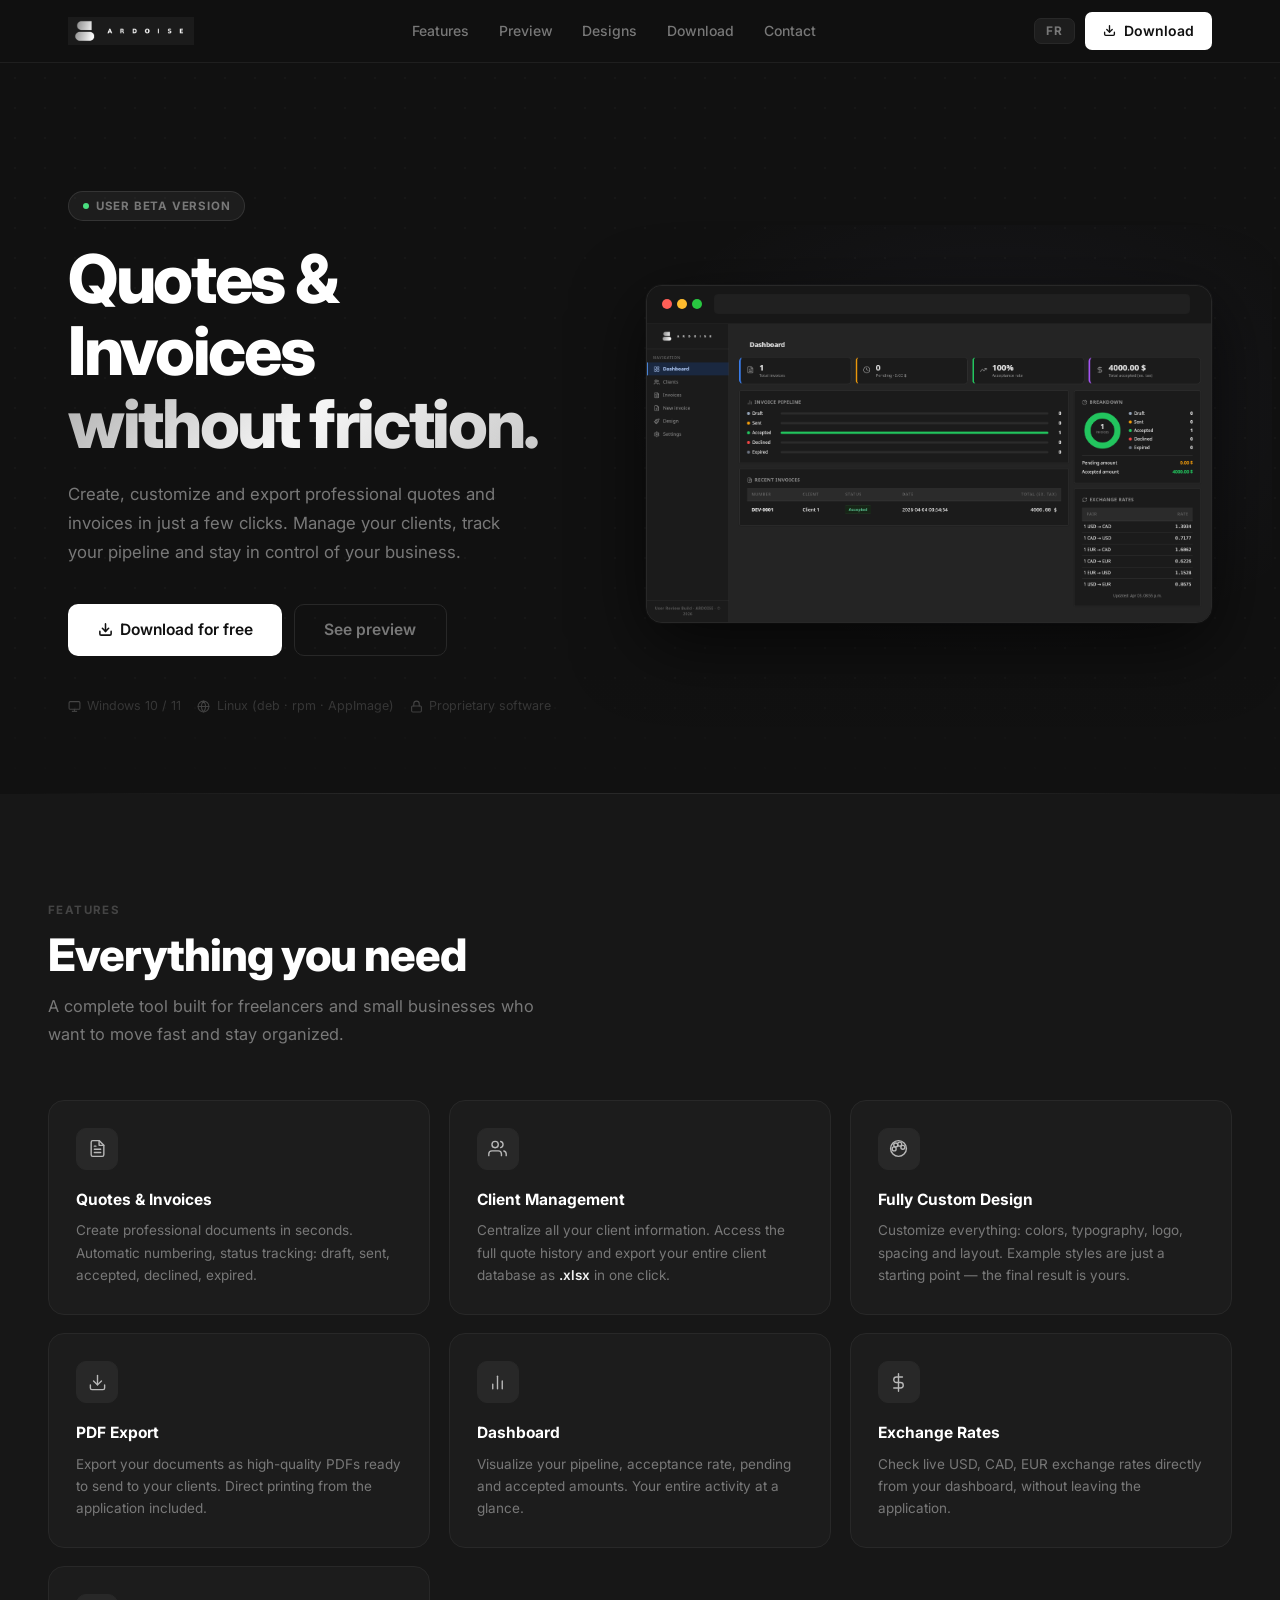
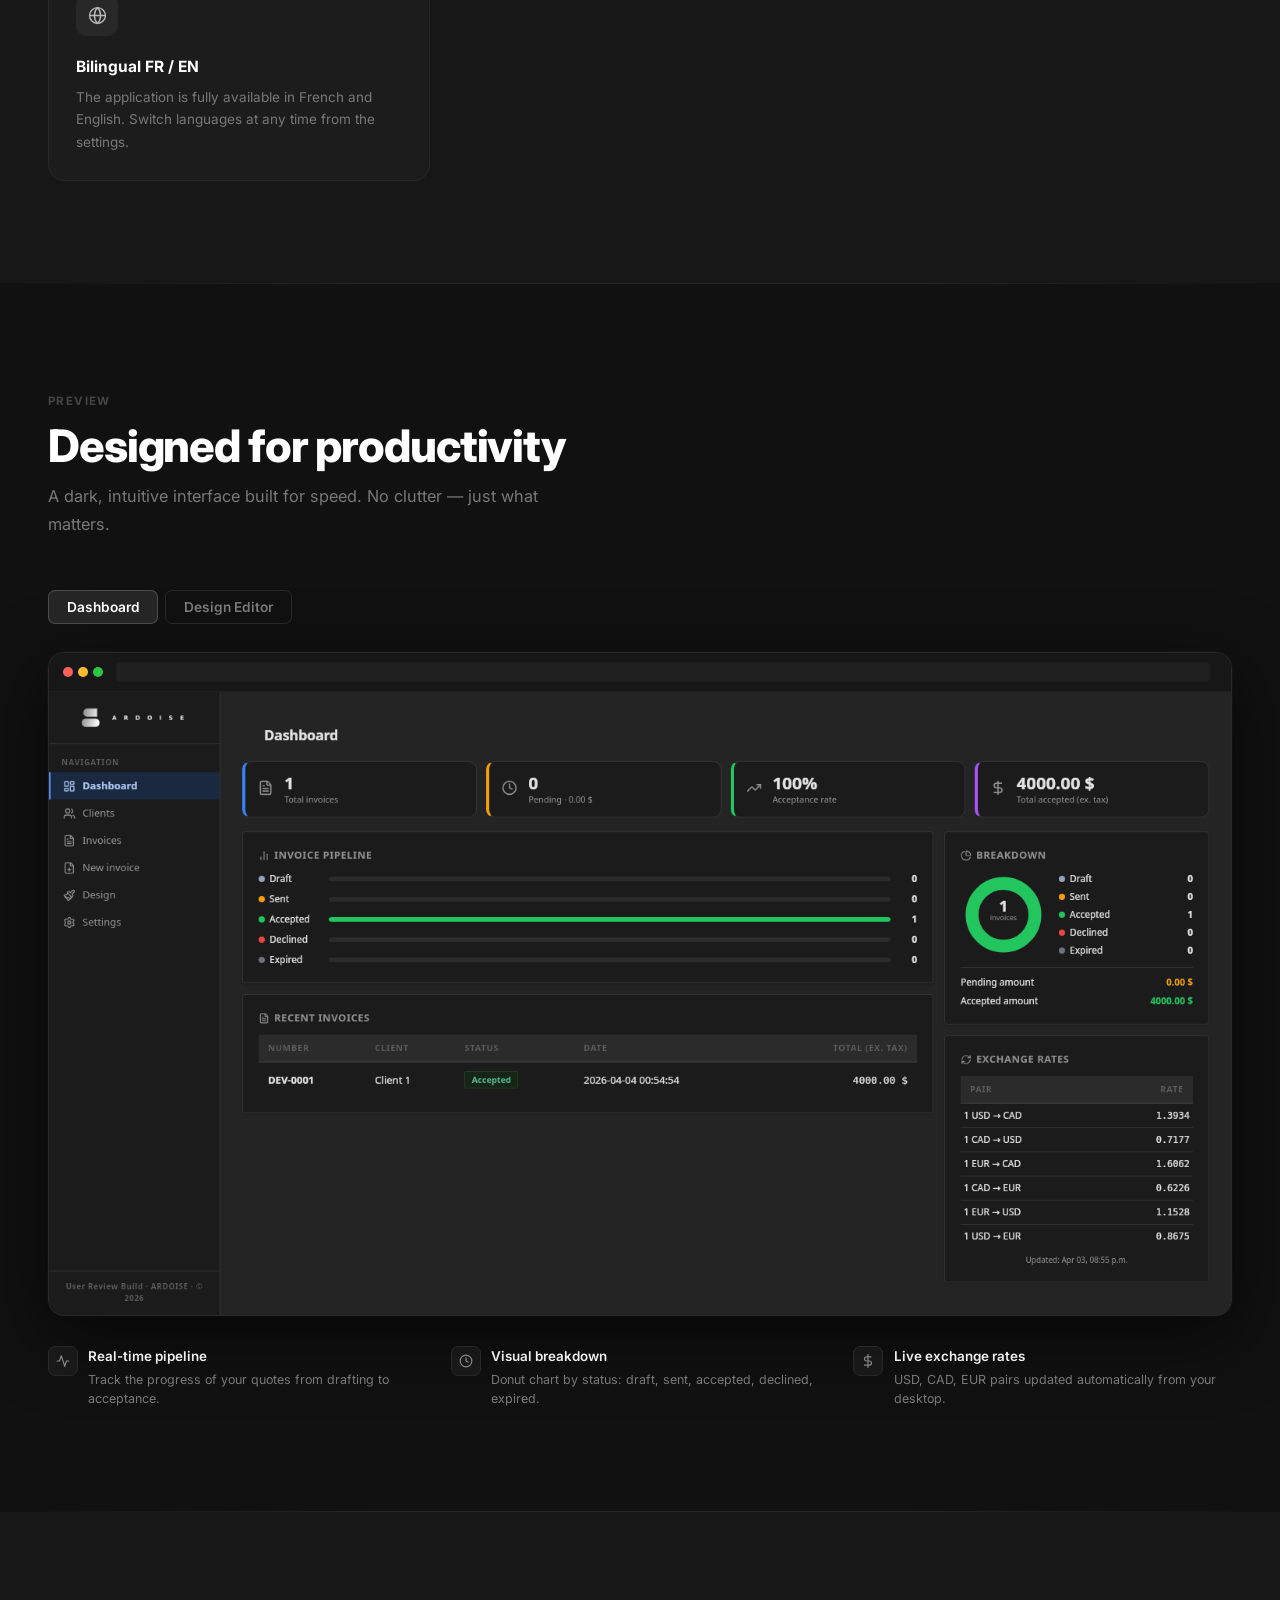
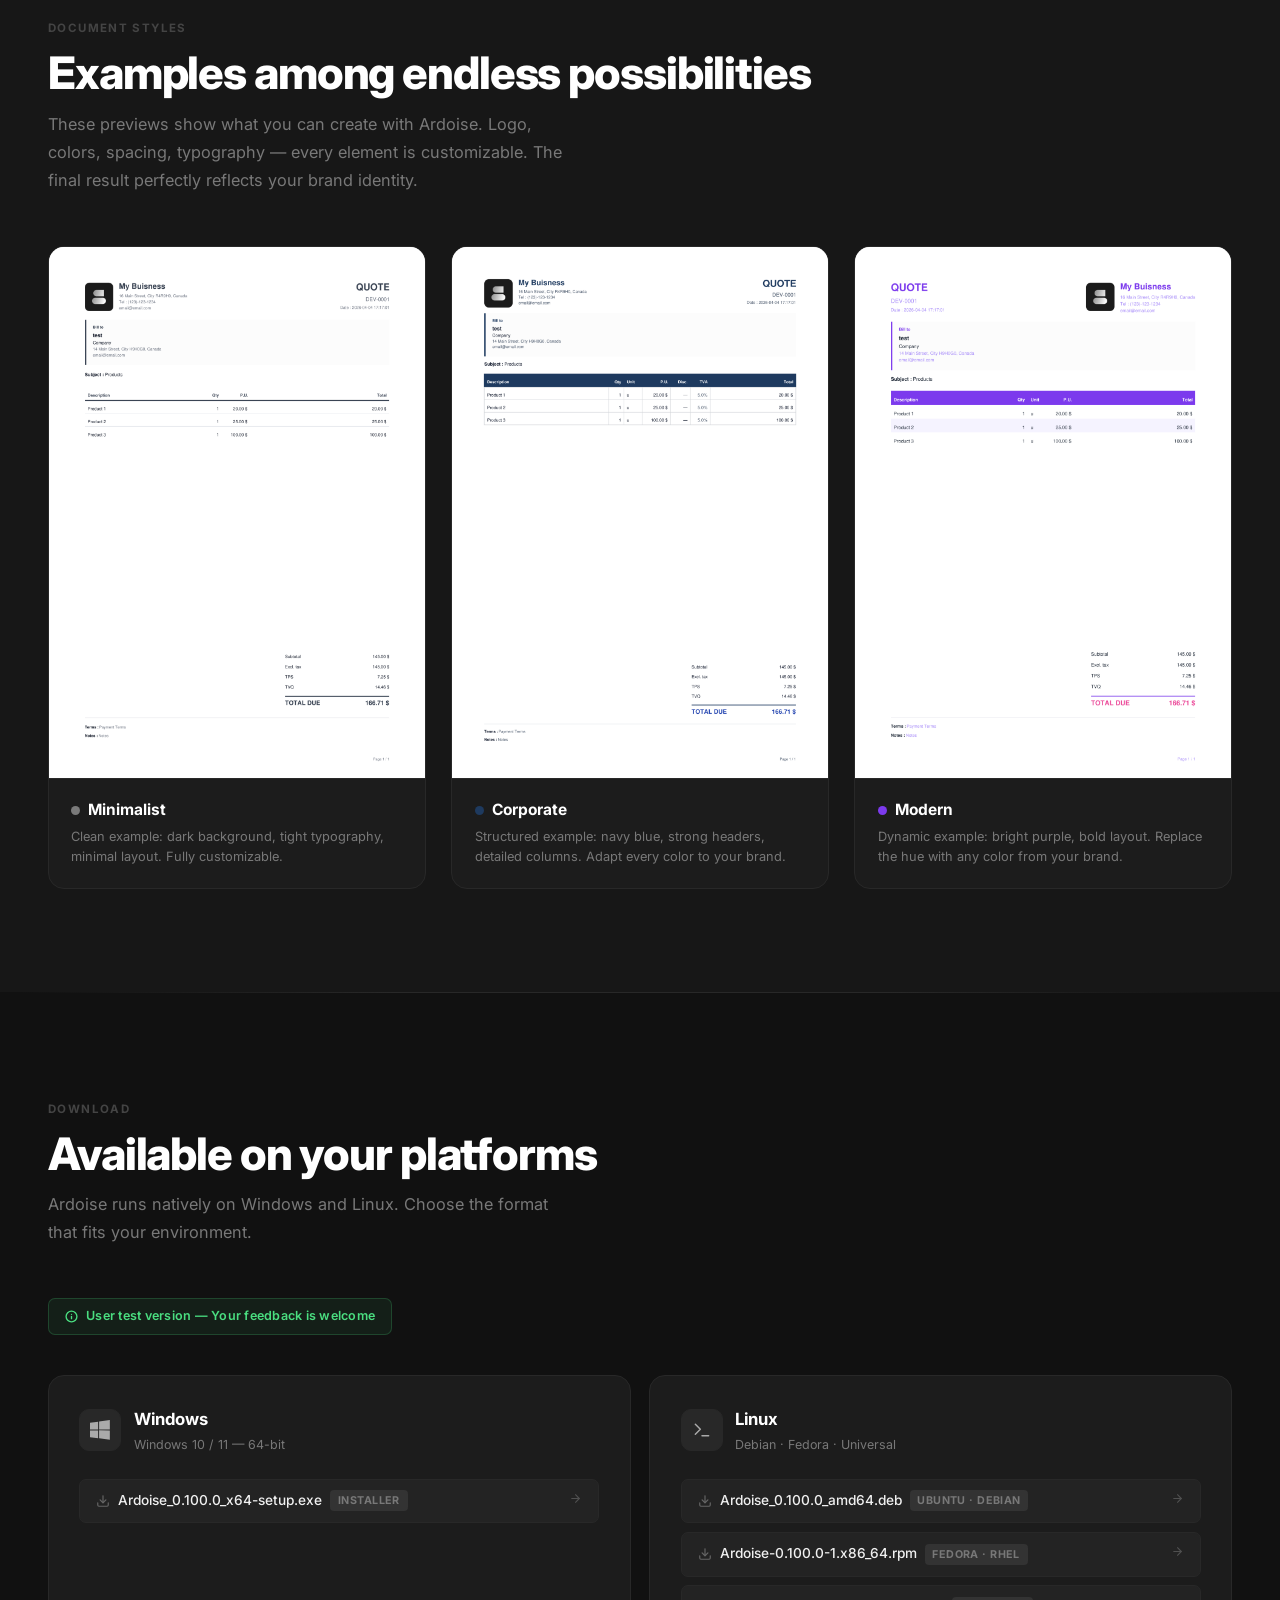
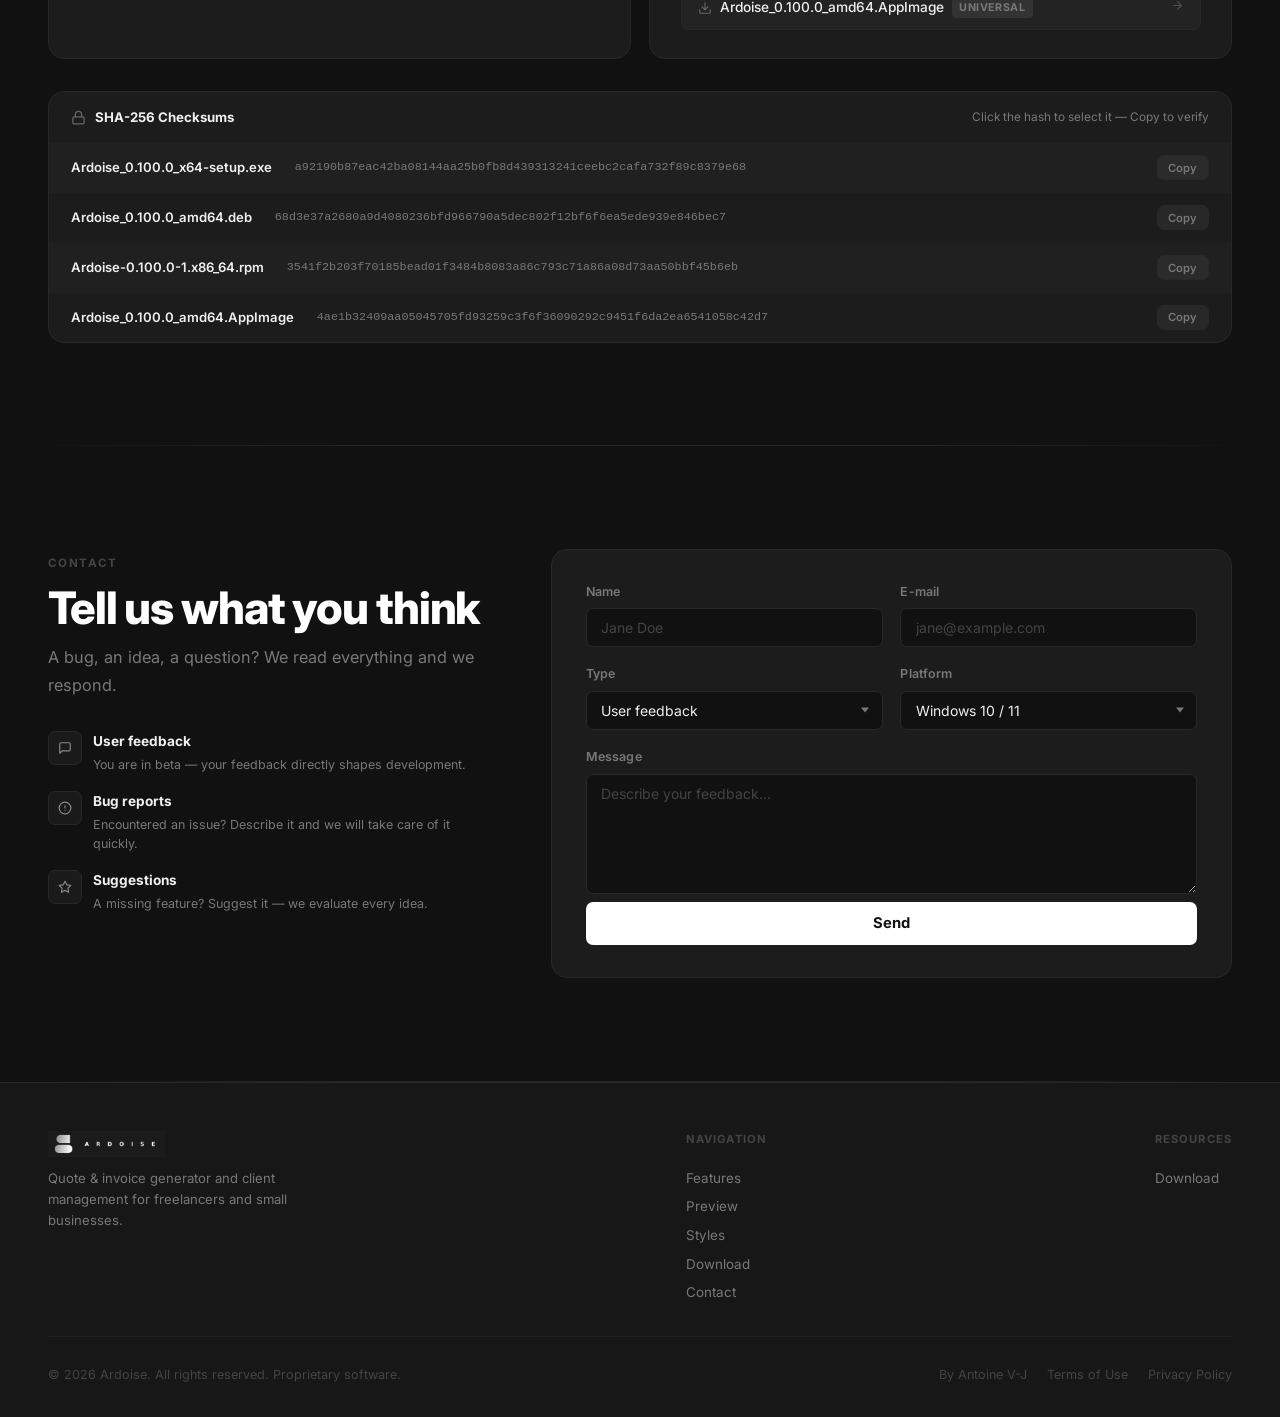
==== index.html @ d81c5a44 "Footer Modification" ====
<!DOCTYPE html>
<html lang="fr">
<head>
  <meta charset="UTF-8">
  <meta name="viewport" content="width=device-width, initial-scale=1.0">
  <title>Ardoise — Devis &amp; Facturation Professionnelle</title>
  <meta name="description" content="Ardoise est un logiciel de génération de devis et factures avec gestion de clients, disponible sur Windows 10/11 et Linux.">
  <link rel="icon" type="image/png" href="icon/compact-logo.png">
  <link rel="preconnect" href="https://fonts.googleapis.com">
  <link rel="preconnect" href="https://fonts.gstatic.com" crossorigin>
  <link href="https://fonts.googleapis.com/css2?family=Inter:wght@300;400;500;600;700;800;900&display=swap" rel="stylesheet">
  <style>
    *, *::before, *::after { box-sizing: border-box; margin: 0; padding: 0; }

    :root {
      --bg:           #111111;
      --bg-surface:   #171717;
      --bg-card:      #1c1c1c;
      --bg-card-h:    #222222;
      --border:       #282828;
      --border-sub:   #1f1f1f;
      --text:         #f0f0f0;
      --text-muted:   #787878;
      --text-dim:     #444444;
      --white:        #ffffff;
      --silver-grad:  linear-gradient(135deg, #b0b0b0 0%, #f5f5f5 50%, #c8c8c8 100%);
      --r:            16px;
      --r-sm:         10px;
      --r-xs:         7px;
      --shadow:       0 4px 24px rgba(0,0,0,.5);
      --shadow-lg:    0 20px 70px rgba(0,0,0,.65);
      --ease:         0.2s ease;
    }

    html { scroll-behavior: smooth; }

    body {
      background: var(--bg);
      color: var(--text);
      font-family: 'Inter', system-ui, -apple-system, sans-serif;
      font-size: 16px;
      line-height: 1.6;
      -webkit-font-smoothing: antialiased;
      overflow-x: hidden;
    }

    /* ─── NAV ──────────────────────────────────────────── */
    nav {
      position: sticky;
      top: 0;
      z-index: 200;
      background: rgba(17,17,17,.88);
      backdrop-filter: blur(14px);
      -webkit-backdrop-filter: blur(14px);
      border-bottom: 1px solid var(--border-sub);
    }

    .nav-inner {
      display: flex;
      align-items: center;
      justify-content: space-between;
      height: 62px;
      max-width: 1240px;
      margin: 0 auto;
      padding: 0 clamp(1.25rem, 4vw, 3rem);
      gap: 1.5rem;
    }

    .nav-logo img { height: 28px; display: block; }

    .nav-links {
      display: flex;
      list-style: none;
      gap: .15rem;
      flex: 1;
      justify-content: center;
    }

    .nav-links a {
      color: var(--text-muted);
      text-decoration: none;
      font-size: .875rem;
      font-weight: 500;
      padding: .38rem .85rem;
      border-radius: var(--r-xs);
      transition: color var(--ease), background var(--ease);
    }
    .nav-links a:hover { color: var(--text); background: rgba(255,255,255,.06); }

    /* buttons */
    .btn {
      display: inline-flex;
      align-items: center;
      gap: .45rem;
      padding: .5rem 1.15rem;
      border-radius: var(--r-xs);
      font-size: .875rem;
      font-weight: 600;
      text-decoration: none;
      cursor: pointer;
      border: none;
      font-family: inherit;
      transition: all var(--ease);
      white-space: nowrap;
    }
    .btn-primary { background: var(--white); color: #111; }
    .btn-primary:hover { background: #ddd; transform: translateY(-1px); }
    .btn-ghost {
      background: transparent;
      color: var(--text-muted);
      border: 1px solid var(--border);
    }
    .btn-ghost:hover { color: var(--text); border-color: #484848; background: rgba(255,255,255,.04); }
    .btn-lg { padding: .8rem 1.85rem; font-size: .975rem; border-radius: var(--r-sm); }

    .nav-hamburger {
      display: none;
      background: none;
      border: none;
      color: var(--text-muted);
      cursor: pointer;
      padding: .35rem;
      border-radius: var(--r-xs);
      transition: background var(--ease);
    }
    .nav-hamburger:hover { background: rgba(255,255,255,.06); }

    .nav-mobile {
      display: none;
      flex-direction: column;
      padding: .75rem clamp(1.25rem, 4vw, 3rem) 1rem;
      border-top: 1px solid var(--border-sub);
      gap: .1rem;
    }
    .nav-mobile.open { display: flex; }
    .nav-mobile a {
      font-size: .9rem;
      font-weight: 500;
      color: var(--text-muted);
      text-decoration: none;
      padding: .55rem 0;
      border-bottom: 1px solid var(--border-sub);
      transition: color var(--ease);
    }
    .nav-mobile a:last-child { border-bottom: none; }
    .nav-mobile a:hover { color: var(--text); }

    /* ─── HERO ─────────────────────────────────────────── */
    .hero-wrap {
      max-width: 1240px;
      margin: 0 auto;
      padding: clamp(5rem, 10vw, 8.5rem) clamp(1.25rem, 4vw, 3rem) clamp(3rem, 6vw, 5rem);
      display: grid;
      grid-template-columns: 1fr 1.1fr;
      align-items: center;
      gap: clamp(2.5rem, 5vw, 5rem);
    }

    /* subtle dot-grid background */
    .hero-section {
      position: relative;
      overflow: hidden;
    }
    .hero-section::before {
      content: '';
      position: absolute;
      inset: 0;
      background-image: radial-gradient(circle, rgba(255,255,255,.025) 1px, transparent 1px);
      background-size: 30px 30px;
      pointer-events: none;
    }
    .hero-section::after {
      content: '';
      position: absolute;
      bottom: 0;
      left: 0;
      right: 0;
      height: 120px;
      background: linear-gradient(to bottom, transparent, var(--bg));
      pointer-events: none;
    }

    .hero-badge {
      display: inline-flex;
      align-items: center;
      gap: .45rem;
      padding: .3rem .85rem;
      background: rgba(255,255,255,.05);
      border: 1px solid rgba(255,255,255,.1);
      border-radius: 999px;
      font-size: .72rem;
      font-weight: 700;
      color: var(--text-muted);
      letter-spacing: .07em;
      text-transform: uppercase;
      margin-bottom: 1.35rem;
    }
    .badge-dot {
      width: 6px;
      height: 6px;
      background: #4ade80;
      border-radius: 50%;
      animation: blink 2.2s ease-in-out infinite;
    }
    @keyframes blink { 0%,100% { opacity:1; } 55% { opacity:.25; } }

    .hero h1 {
      font-size: clamp(2.6rem, 5.5vw, 4.2rem);
      font-weight: 800;
      line-height: 1.08;
      letter-spacing: -.035em;
      color: var(--white);
      margin-bottom: 1.2rem;
    }
    .hero h1 .grad {
      background: var(--silver-grad);
      -webkit-background-clip: text;
      -webkit-text-fill-color: transparent;
      background-clip: text;
    }

    .hero-desc {
      font-size: 1.05rem;
      color: var(--text-muted);
      line-height: 1.75;
      max-width: 460px;
      margin-bottom: 2.25rem;
    }

    .hero-actions {
      display: flex;
      flex-wrap: wrap;
      gap: .7rem;
      margin-bottom: 2.5rem;
    }

    .hero-pills {
      display: flex;
      align-items: center;
      flex-wrap: wrap;
      gap: 1rem;
    }
    .pill {
      display: flex;
      align-items: center;
      gap: .4rem;
      font-size: .78rem;
      color: var(--text-dim);
    }
    .pill svg { color: #555; }

    /* browser mockup */
    .hero-visual { position: relative; }
    .hero-visual::before {
      content: '';
      position: absolute;
      inset: -60px;
      background: radial-gradient(ellipse at 60% 40%, rgba(160,160,255,.055) 0%, transparent 65%);
      pointer-events: none;
      z-index: -1;
    }

    .browser {
      background: var(--bg-card);
      border: 1px solid var(--border);
      border-radius: var(--r);
      overflow: hidden;
      box-shadow: var(--shadow-lg), 0 0 0 1px rgba(255,255,255,.025);
    }
    .browser-bar {
      display: flex;
      align-items: center;
      gap: .4rem;
      padding: .55rem .9rem;
      background: var(--bg-surface);
      border-bottom: 1px solid var(--border-sub);
    }
    .browser-dots { display: flex; gap: 5px; }
    .bd { width: 10px; height: 10px; border-radius: 50%; }
    .bd:nth-child(1) { background: #ff5f57; }
    .bd:nth-child(2) { background: #febc2e; }
    .bd:nth-child(3) { background: #28c840; }
    .browser-url {
      flex: 1;
      height: 20px;
      background: rgba(255,255,255,.04);
      border: 1px solid var(--border-sub);
      border-radius: 4px;
      margin: 0 .4rem;
    }
    .browser img { width: 100%; display: block; }

    /* ─── SHARED SECTION STYLES ────────────────────────── */
    section { padding: clamp(4rem, 8vw, 7rem) clamp(1.25rem, 4vw, 3rem); }
    .si { max-width: 1240px; margin: 0 auto; }

    .s-label {
      display: inline-block;
      font-size: .72rem;
      font-weight: 700;
      letter-spacing: .12em;
      text-transform: uppercase;
      color: var(--text-dim);
      margin-bottom: .65rem;
    }
    .s-title {
      font-size: clamp(1.8rem, 3.5vw, 2.8rem);
      font-weight: 800;
      letter-spacing: -.025em;
      line-height: 1.12;
      color: var(--white);
      margin-bottom: .7rem;
    }
    .s-sub {
      font-size: 1.02rem;
      color: var(--text-muted);
      max-width: 520px;
      line-height: 1.72;
      margin-bottom: 3.25rem;
    }

    .divider {
      height: 1px;
      background: linear-gradient(90deg, transparent, var(--border) 30%, var(--border) 70%, transparent);
      max-width: 1240px;
      margin: 0 auto;
    }

    /* ─── FEATURES ─────────────────────────────────────── */
    #features { background: var(--bg-surface); }

    .features-grid {
      display: grid;
      grid-template-columns: repeat(auto-fit, minmax(290px, 1fr));
      gap: 1.15rem;
    }

    .f-card {
      background: var(--bg-card);
      border: 1px solid var(--border);
      border-radius: var(--r);
      padding: 1.7rem;
      transition: border-color var(--ease), background var(--ease), transform .3s ease;
    }
    .f-card:hover {
      background: var(--bg-card-h);
      border-color: #363636;
      transform: translateY(-3px);
    }
    .f-icon {
      width: 42px;
      height: 42px;
      border-radius: var(--r-sm);
      background: rgba(255,255,255,.05);
      border: 1px solid var(--border);
      display: flex;
      align-items: center;
      justify-content: center;
      margin-bottom: 1.15rem;
    }
    .f-icon svg { width: 19px; height: 19px; color: #b8b8b8; }
    .f-title { font-size: .97rem; font-weight: 700; color: var(--white); margin-bottom: .4rem; }
    .f-desc { font-size: .845rem; color: var(--text-muted); line-height: 1.65; }

    /* ─── APP PREVIEW ───────────────────────────────────── */
    #preview { background: var(--bg); }

    .tabs {
      display: flex;
      gap: .45rem;
      margin-bottom: 1.75rem;
    }
    .tab {
      padding: .5rem 1.1rem;
      background: transparent;
      border: 1px solid var(--border);
      border-radius: var(--r-xs);
      color: var(--text-muted);
      font-size: .855rem;
      font-weight: 600;
      cursor: pointer;
      transition: all var(--ease);
      font-family: inherit;
    }
    .tab:hover { border-color: #444; color: var(--text); }
    .tab.active {
      background: rgba(255,255,255,.09);
      border-color: rgba(255,255,255,.18);
      color: var(--white);
    }
    .panel { display: none; }
    .panel.active { display: block; }

    .panel-bullets {
      display: grid;
      grid-template-columns: repeat(3, 1fr);
      gap: 1.5rem;
      margin-top: 1.85rem;
    }
    .pb {
      display: flex;
      align-items: flex-start;
      gap: .65rem;
    }
    .pb-icon {
      width: 30px;
      height: 30px;
      border-radius: var(--r-xs);
      background: rgba(255,255,255,.045);
      border: 1px solid var(--border);
      display: flex;
      align-items: center;
      justify-content: center;
      flex-shrink: 0;
    }
    .pb-icon svg { width: 14px; height: 14px; color: #888; }
    .pb h4 { font-size: .84rem; font-weight: 600; color: var(--text); margin-bottom: .18rem; }
    .pb p { font-size: .78rem; color: var(--text-muted); line-height: 1.55; }

    /* ─── THEMES ────────────────────────────────────────── */
    #themes { background: var(--bg-surface); }

    .themes-grid {
      display: grid;
      grid-template-columns: repeat(3, 1fr);
      gap: 1.6rem;
    }

    .t-card {
      background: var(--bg-card);
      border: 1px solid var(--border);
      border-radius: var(--r);
      overflow: hidden;
      cursor: default;
      transition: border-color var(--ease), transform .35s cubic-bezier(.34,1.56,.64,1), box-shadow .35s ease;
    }
    .t-card:hover {
      border-color: #404040;
      transform: translateY(-7px);
      box-shadow: 0 24px 64px rgba(0,0,0,.55);
    }
    .t-preview {
      aspect-ratio: 210 / 297;
      overflow: hidden;
      background: #f0f0f0;
    }
    .t-preview img {
      width: 100%;
      height: 100%;
      object-fit: cover;
      object-position: top;
      display: block;
    }
    .t-info {
      padding: 1.2rem 1.4rem 1.35rem;
      border-top: 1px solid var(--border);
    }
    .t-name {
      font-size: .97rem;
      font-weight: 700;
      color: var(--white);
      display: flex;
      align-items: center;
      gap: .5rem;
      margin-bottom: .25rem;
    }
    .t-dot { width: 9px; height: 9px; border-radius: 50%; flex-shrink: 0; }
    .t-desc { font-size: .8rem; color: var(--text-muted); line-height: 1.55; }

    /* ─── DOWNLOAD ──────────────────────────────────────── */
    #download { background: var(--bg); }

    .dl-notice {
      display: inline-flex;
      align-items: center;
      gap: .5rem;
      background: rgba(74,222,128,.07);
      border: 1px solid rgba(74,222,128,.2);
      color: #4ade80;
      padding: .45rem 1rem;
      border-radius: var(--r-xs);
      font-size: .785rem;
      font-weight: 600;
      letter-spacing: .02em;
      margin-bottom: 2.5rem;
    }

    .dl-grid {
      display: grid;
      grid-template-columns: 1fr 1fr;
      gap: 1.15rem;
      margin-bottom: 1.5rem;
    }

    .dl-card {
      background: var(--bg-card);
      border: 1px solid var(--border);
      border-radius: var(--r);
      padding: 1.9rem 1.9rem 1.75rem;
      transition: border-color var(--ease);
    }
    .dl-card:hover { border-color: #363636; }

    .dl-head {
      display: flex;
      align-items: center;
      gap: .8rem;
      margin-bottom: 1.5rem;
    }
    .dl-platform-icon {
      width: 42px;
      height: 42px;
      display: flex;
      align-items: center;
      justify-content: center;
      background: rgba(255,255,255,.05);
      border: 1px solid var(--border);
      border-radius: var(--r-sm);
      flex-shrink: 0;
    }
    .dl-platform-icon svg { width: 20px; height: 20px; color: #aaa; }
    .dl-pname { font-size: 1.05rem; font-weight: 700; color: var(--white); }
    .dl-psub { font-size: .78rem; color: var(--text-muted); margin-top: .1rem; }

    .dl-list { display: flex; flex-direction: column; gap: .55rem; }

    .dl-row {
      display: flex;
      align-items: center;
      justify-content: space-between;
      padding: .65rem 1rem;
      background: rgba(255,255,255,.03);
      border: 1px solid var(--border);
      border-radius: var(--r-xs);
      color: var(--text);
      text-decoration: none;
      font-size: .855rem;
      font-weight: 500;
      transition: background var(--ease), border-color var(--ease);
    }
    .dl-row:hover { background: rgba(255,255,255,.07); border-color: #424242; }
    .dl-row-left { display: flex; align-items: center; gap: .5rem; }
    .dl-row-left svg { color: #666; flex-shrink: 0; }
    .dl-tag {
      padding: .12rem .48rem;
      background: rgba(255,255,255,.07);
      border-radius: 4px;
      font-size: .67rem;
      font-weight: 700;
      color: var(--text-muted);
      letter-spacing: .04em;
      text-transform: uppercase;
    }
    .dl-arrow svg { width: 13px; height: 13px; color: #505050; }

    /* ─── SHA-256 SECTION ───────────────────────────────── */
    .sha-block {
      margin-top: 2rem;
      background: var(--bg-card);
      border: 1px solid var(--border);
      border-radius: var(--r);
      overflow: hidden;
    }
    .sha-head {
      display: flex;
      align-items: center;
      justify-content: space-between;
      padding: .9rem 1.4rem;
      border-bottom: 1px solid var(--border-sub);
      gap: 1rem;
    }
    .sha-head-left {
      display: flex;
      align-items: center;
      gap: .55rem;
    }
    .sha-head-left svg { color: #666; flex-shrink: 0; }
    .sha-head-title {
      font-size: .83rem;
      font-weight: 700;
      color: var(--text);
    }
    .sha-head-sub {
      font-size: .74rem;
      color: var(--text-muted);
    }
    .sha-row {
      display: grid;
      grid-template-columns: auto 1fr auto;
      align-items: center;
      gap: .9rem 1.4rem;
      padding: .75rem 1.4rem;
      border-bottom: 1px solid var(--border-sub);
    }
    .sha-row:last-child { border-bottom: none; }
    .sha-row:nth-child(even) { background: rgba(255,255,255,.018); }
    .sha-filename {
      font-size: .82rem;
      font-weight: 600;
      color: var(--text);
      white-space: nowrap;
    }
    .sha-tag {
      padding: .12rem .48rem;
      background: rgba(255,255,255,.07);
      border-radius: 4px;
      font-size: .67rem;
      font-weight: 700;
      color: var(--text-muted);
      letter-spacing: .04em;
      text-transform: uppercase;
      white-space: nowrap;
    }
    .sha-hash {
      font-family: 'Courier New', Courier, monospace;
      font-size: .735rem;
      color: var(--text-muted);
      word-break: break-all;
      cursor: text;
      user-select: all;
      transition: color var(--ease);
    }
    .sha-hash:hover { color: var(--text); }
    .sha-copy-btn {
      background: rgba(255,255,255,.05);
      border: 1px solid var(--border);
      border-radius: var(--r-xs);
      color: var(--text-muted);
      cursor: pointer;
      font-size: .7rem;
      font-weight: 600;
      font-family: inherit;
      padding: .28rem .65rem;
      transition: all var(--ease);
      white-space: nowrap;
      flex-shrink: 0;
    }
    .sha-copy-btn:hover { background: rgba(255,255,255,.1); color: var(--text); border-color: #484848; }
    .sha-copy-btn.copied { color: #4ade80; border-color: rgba(74,222,128,.35); background: rgba(74,222,128,.07); }
    @media (max-width: 680px) {
      .sha-row { grid-template-columns: 1fr auto; }
      .sha-hash { grid-column: 1 / -1; }
    }

    /* ─── CONTACT FORM ───────────────────────────────────── */
    .form-grid {
      display: grid;
      grid-template-columns: 1fr 1fr;
      gap: 1.1rem;
    }
    .form-grid .full { grid-column: 1 / -1; }
    .form-group { display: flex; flex-direction: column; gap: .4rem; }
    .form-label {
      font-size: .78rem;
      font-weight: 600;
      color: var(--text-muted);
      letter-spacing: .01em;
    }
    .form-input,
    .form-select,
    .form-textarea {
      background: var(--bg);
      border: 1px solid var(--border);
      border-radius: var(--r-xs);
      color: var(--text);
      font-family: inherit;
      font-size: .875rem;
      padding: .62rem .9rem;
      outline: none;
      transition: border-color var(--ease), box-shadow var(--ease);
      width: 100%;
      box-sizing: border-box;
    }
    .form-input::placeholder,
    .form-textarea::placeholder { color: var(--text-dim); }
    .form-input:focus,
    .form-select:focus,
    .form-textarea:focus {
      border-color: #505050;
      box-shadow: 0 0 0 3px rgba(255,255,255,.05);
    }
    .form-select { appearance: none; cursor: pointer; }
    .form-select option { background: var(--bg-card); color: var(--text); }
    .form-textarea { resize: vertical; min-height: 120px; }
    .form-select-wrap { position: relative; }
    .form-select-wrap::after {
      content: '';
      position: absolute;
      right: .85rem;
      top: 50%;
      transform: translateY(-50%);
      width: 0; height: 0;
      border-left: 4px solid transparent;
      border-right: 4px solid transparent;
      border-top: 5px solid var(--text-muted);
      pointer-events: none;
    }
    .form-submit {
      display: inline-flex;
      align-items: center;
      justify-content: center;
      gap: .5rem;
      width: 100%;
      padding: .8rem 1.5rem;
      background: var(--white);
      color: #111;
      border: none;
      border-radius: var(--r-xs);
      font-family: inherit;
      font-size: .925rem;
      font-weight: 700;
      cursor: pointer;
      transition: background var(--ease), transform .15s ease;
      margin-top: .5rem;
    }
    .form-submit:hover:not(:disabled) { background: #ddd; transform: translateY(-1px); }
    .form-submit:disabled { opacity: .55; cursor: not-allowed; transform: none; }
    .form-msg {
      display: none;
      align-items: center;
      gap: .55rem;
      padding: .8rem 1.1rem;
      border-radius: var(--r-xs);
      font-size: .84rem;
      font-weight: 500;
      margin-top: .75rem;
    }
    .form-msg.success {
      display: flex;
      background: rgba(74,222,128,.08);
      border: 1px solid rgba(74,222,128,.25);
      color: #4ade80;
    }
    .form-msg.error {
      display: flex;
      background: rgba(248,113,113,.08);
      border: 1px solid rgba(248,113,113,.25);
      color: #f87171;
    }
    .spinner {
      width: 15px; height: 15px;
      border: 2px solid rgba(0,0,0,.2);
      border-top-color: #111;
      border-radius: 50%;
      animation: spin .6s linear infinite;
      flex-shrink: 0;
    }
    @keyframes spin { to { transform: rotate(360deg); } }
    #contact { background: var(--bg); }
    .contact-wrap {
      display: grid;
      grid-template-columns: 1fr 1.55fr;
      gap: clamp(2rem, 5vw, 5rem);
      align-items: start;
    }
    .contact-aside .s-title { margin-bottom: .65rem; }
    .contact-aside .s-sub { margin-bottom: 2rem; }
    .contact-perks { display: flex; flex-direction: column; gap: 1rem; }
    .contact-perk {
      display: flex;
      align-items: flex-start;
      gap: .7rem;
    }
    .contact-perk-icon {
      width: 34px; height: 34px;
      background: rgba(255,255,255,.04);
      border: 1px solid var(--border);
      border-radius: var(--r-xs);
      display: flex; align-items: center; justify-content: center;
      flex-shrink: 0;
    }
    .contact-perk-icon svg { width: 14px; height: 14px; color: #888; }
    .contact-perk h4 { font-size: .85rem; font-weight: 700; color: var(--text); margin-bottom: .15rem; }
    .contact-perk p { font-size: .78rem; color: var(--text-muted); line-height: 1.55; margin: 0; }
    .contact-form-card {
      background: var(--bg-card);
      border: 1px solid var(--border);
      border-radius: var(--r);
      padding: 2rem 2.1rem;
    }
    @media (max-width: 820px) {
      .contact-wrap { grid-template-columns: 1fr; }
      .form-grid { grid-template-columns: 1fr; }
      .form-grid .full { grid-column: auto; }
    }

    /* ─── FOOTER ────────────────────────────────────────── */
    footer {
      background: var(--bg-surface);
      border-top: 1px solid var(--border);
      padding: 3rem clamp(1.25rem, 4vw, 3rem) 2rem;
    }
    .footer-inner {
      max-width: 1240px;
      margin: 0 auto;
      display: flex;
      align-items: flex-start;
      justify-content: space-between;
      gap: 2.5rem;
      flex-wrap: wrap;
      padding-bottom: 2rem;
      margin-bottom: 1.75rem;
      border-bottom: 1px solid var(--border-sub);
    }
    .footer-brand img { height: 26px; display: block; margin-bottom: .7rem; }
    .footer-brand p { font-size: .82rem; color: var(--text-muted); max-width: 250px; line-height: 1.6; }

    .footer-col h4 {
      font-size: .7rem;
      font-weight: 700;
      letter-spacing: .1em;
      text-transform: uppercase;
      color: var(--text-dim);
      margin-bottom: .75rem;
    }
    .footer-col { display: flex; flex-direction: column; gap: .45rem; }
    .footer-col a {
      font-size: .84rem;
      color: var(--text-muted);
      text-decoration: none;
      transition: color var(--ease);
    }
    .footer-col a:hover { color: var(--text); }

    .footer-bottom {
      max-width: 1240px;
      margin: 0 auto;
      display: flex;
      align-items: center;
      justify-content: space-between;
      gap: 1rem;
      flex-wrap: wrap;
    }
    .footer-copy { font-size: .79rem; color: var(--text-dim); }
    .footer-legal { display: flex; gap: 1.25rem; }
    .footer-legal a {
      font-size: .79rem;
      color: var(--text-dim);
      text-decoration: none;
      transition: color var(--ease);
    }
    .footer-legal a:hover { color: var(--text-muted); }

    /* ─── SCROLL ANIMATION ──────────────────────────────── */
    .fade-up {
      opacity: 0;
      transform: translateY(22px);
      transition: opacity .55s ease, transform .55s ease;
    }
    .fade-up.visible { opacity: 1; transform: none; }
    .fade-up:nth-child(1) { transition-delay: 0s; }
    .fade-up:nth-child(2) { transition-delay: .08s; }
    .fade-up:nth-child(3) { transition-delay: .16s; }
    .fade-up:nth-child(4) { transition-delay: .24s; }
    .fade-up:nth-child(5) { transition-delay: .32s; }
    .fade-up:nth-child(6) { transition-delay: .4s; }

    /* ─── RESPONSIVE ────────────────────────────────────── */
    @media (max-width: 980px) {
      .hero-wrap { grid-template-columns: 1fr; text-align: center; gap: 2.75rem; }
      .hero-desc { max-width: 100%; }
      .hero-actions { justify-content: center; }
      .hero-pills { justify-content: center; }
      .nav-links { display: none; }
      .nav-hamburger { display: flex; }
      .themes-grid { grid-template-columns: 1fr 1fr; }
      .dl-grid { grid-template-columns: 1fr; }
      .panel-bullets { grid-template-columns: 1fr 1fr; }
    }

    @media (max-width: 600px) {
      .features-grid { grid-template-columns: 1fr; }
      .themes-grid { grid-template-columns: 1fr; max-width: 360px; margin: 0 auto; }
      .panel-bullets { grid-template-columns: 1fr; gap: 1.1rem; }
      .footer-inner { flex-direction: column; }
      .footer-bottom { flex-direction: column; align-items: flex-start; gap: .5rem; }
    }

    /* ─── LANG BUTTON ──────────────────────────────────── */
    .lang-btn {
      background: rgba(255,255,255,.06);
      border: 1px solid var(--border);
      color: var(--text-muted);
      font-size: .74rem;
      font-weight: 700;
      letter-spacing: .06em;
      padding: .3rem .7rem;
      border-radius: var(--r-xs);
      cursor: pointer;
      font-family: inherit;
      transition: all var(--ease);
      user-select: none;
      flex-shrink: 0;
    }
    .lang-btn:hover { background: rgba(255,255,255,.11); color: var(--text); border-color: #484848; }
  </style>
</head>
<body>

<!-- ─── NAVIGATION ─────────────────────────────────────── -->
<nav>
  <div class="nav-inner">
    <a class="nav-logo" href="#" aria-label="Ardoise">
      <img src="icon/long-logo.png" alt="Ardoise">
    </a>
    <ul class="nav-links">
      <li><a href="#features" data-i18n="nav.features">Fonctionnalités</a></li>
      <li><a href="#preview" data-i18n="nav.preview">Aperçu</a></li>
      <li><a href="#themes" data-i18n="nav.designs">Designs</a></li>
      <li><a href="#download" data-i18n="nav.download">Téléchargement</a></li>
      <li><a href="#contact" data-i18n="nav.contact">Contact</a></li>
    </ul>
    <div style="display:flex;align-items:center;gap:.65rem;">
      <button class="lang-btn" id="langBtn" onclick="toggleLang()">EN</button>
      <a href="#download" class="btn btn-primary">
        <svg xmlns="http://www.w3.org/2000/svg" width="13" height="13" viewBox="0 0 24 24" fill="none" stroke="currentColor" stroke-width="2.5" stroke-linecap="round" stroke-linejoin="round"><path d="M21 15v4a2 2 0 0 1-2 2H5a2 2 0 0 1-2-2v-4"/><polyline points="7 10 12 15 17 10"/><line x1="12" y1="15" x2="12" y2="3"/></svg>
        <span data-i18n="nav.download_btn">Télécharger</span>
      </a>
      <button class="nav-hamburger" onclick="toggleNav()" aria-label="Menu">
        <svg xmlns="http://www.w3.org/2000/svg" width="20" height="20" viewBox="0 0 24 24" fill="none" stroke="currentColor" stroke-width="2" stroke-linecap="round" stroke-linejoin="round"><line x1="3" y1="6" x2="21" y2="6"/><line x1="3" y1="12" x2="21" y2="12"/><line x1="3" y1="18" x2="21" y2="18"/></svg>
      </button>
    </div>
  </div>
  <div class="nav-mobile" id="mobileNav">
    <a href="#features" onclick="closeNav()" data-i18n="nav.features">Fonctionnalités</a>
    <a href="#preview"  onclick="closeNav()" data-i18n="nav.preview">Aperçu</a>
    <a href="#themes"   onclick="closeNav()" data-i18n="nav.designs">Designs</a>
    <a href="#download" onclick="closeNav()" data-i18n="nav.download">Téléchargement</a>
    <a href="#contact"  onclick="closeNav()" data-i18n="nav.contact">Contact</a>
  </div>
</nav>

<!-- ─── HERO ───────────────────────────────────────────── -->
<div class="hero-section">
  <div class="hero-wrap">
    <div class="hero">
      <div class="hero-badge"><span class="badge-dot"></span><span data-i18n="hero.badge">Version Bêta Utilisateurs</span></div>
      <h1><span data-i18n="hero.h1">Devis &amp; Factures</span><br><span class="grad" data-i18n="hero.h1_grad">sans friction.</span></h1>
      <p class="hero-desc" data-i18n="hero.desc">Créez, personnalisez et exportez des devis et factures professionnels en quelques clics. Gérez vos clients, suivez votre pipeline et gardez le contrôle de votre activité.</p>
      <div class="hero-actions">
        <a href="#download" class="btn btn-primary btn-lg">
          <svg xmlns="http://www.w3.org/2000/svg" width="15" height="15" viewBox="0 0 24 24" fill="none" stroke="currentColor" stroke-width="2.5" stroke-linecap="round" stroke-linejoin="round"><path d="M21 15v4a2 2 0 0 1-2 2H5a2 2 0 0 1-2-2v-4"/><polyline points="7 10 12 15 17 10"/><line x1="12" y1="15" x2="12" y2="3"/></svg>
          <span data-i18n="hero.btn_dl">Télécharger gratuitement</span>
        </a>
        <a href="#preview" class="btn btn-ghost btn-lg"><span data-i18n="hero.btn_preview">Voir l'aperçu</span></a>
      </div>
      <div class="hero-pills">
        <span class="pill">
          <svg xmlns="http://www.w3.org/2000/svg" width="13" height="13" viewBox="0 0 24 24" fill="none" stroke="currentColor" stroke-width="2" stroke-linecap="round" stroke-linejoin="round"><rect x="2" y="3" width="20" height="14" rx="2"/><line x1="8" y1="21" x2="16" y2="21"/><line x1="12" y1="17" x2="12" y2="21"/></svg>
          Windows 10 / 11
        </span>
        <span class="pill">
          <svg xmlns="http://www.w3.org/2000/svg" width="13" height="13" viewBox="0 0 24 24" fill="none" stroke="currentColor" stroke-width="2" stroke-linecap="round" stroke-linejoin="round"><circle cx="12" cy="12" r="10"/><line x1="2" y1="12" x2="22" y2="12"/><path d="M12 2a15.3 15.3 0 0 1 4 10 15.3 15.3 0 0 1-4 10 15.3 15.3 0 0 1-4-10 15.3 15.3 0 0 1 4-10z"/></svg>
          Linux (deb · rpm · AppImage)
        </span>
        <span class="pill">
          <svg xmlns="http://www.w3.org/2000/svg" width="13" height="13" viewBox="0 0 24 24" fill="none" stroke="currentColor" stroke-width="2" stroke-linecap="round" stroke-linejoin="round"><rect x="3" y="11" width="18" height="11" rx="2"/><path d="M7 11V7a5 5 0 0 1 10 0v4"/></svg>
          <span data-i18n="hero.pill_proprietary">Logiciel propriétaire</span>
        </span>
      </div>
    </div>

    <div class="hero-visual">
      <div class="browser">
        <div class="browser-bar">
          <div class="browser-dots">
            <div class="bd"></div><div class="bd"></div><div class="bd"></div>
          </div>
          <div class="browser-url"></div>
        </div>
        <img src="software-presentation/Dashboard.png" alt="Tableau de bord Ardoise">
      </div>
    </div>
  </div>
</div>

<div class="divider"></div>

<!-- ─── FEATURES ──────────────────────────────────────── -->
<section id="features">
  <div class="si">
    <span class="s-label" data-i18n="features.label">Fonctionnalités</span>
    <h2 class="s-title" data-i18n="features.title">Tout ce dont vous avez besoin</h2>
    <p class="s-sub" data-i18n="features.sub">Un outil complet pensé pour les indépendants et les petites entreprises qui veulent aller vite et rester organisés.</p>
    <div class="features-grid">

      <div class="f-card fade-up">
        <div class="f-icon"><svg xmlns="http://www.w3.org/2000/svg" viewBox="0 0 24 24" fill="none" stroke="currentColor" stroke-width="1.75" stroke-linecap="round" stroke-linejoin="round"><path d="M14 2H6a2 2 0 0 0-2 2v16a2 2 0 0 0 2 2h12a2 2 0 0 0 2-2V8z"/><polyline points="14 2 14 8 20 8"/><line x1="16" y1="13" x2="8" y2="13"/><line x1="16" y1="17" x2="8" y2="17"/><polyline points="10 9 9 9 8 9"/></svg></div>
        <div class="f-title" data-i18n="features.app.title">Devis &amp; Factures</div>
        <p class="f-desc" data-i18n="features.app.desc">Créez des documents professionnels en quelques secondes. Numérotation automatique, suivi de statut : brouillon, envoyé, accepté, refusé, expiré.</p>
      </div>

      <div class="f-card fade-up">
        <div class="f-icon"><svg xmlns="http://www.w3.org/2000/svg" viewBox="0 0 24 24" fill="none" stroke="currentColor" stroke-width="1.75" stroke-linecap="round" stroke-linejoin="round"><path d="M17 21v-2a4 4 0 0 0-4-4H5a4 4 0 0 0-4 4v2"/><circle cx="9" cy="7" r="4"/><path d="M23 21v-2a4 4 0 0 0-3-3.87"/><path d="M16 3.13a4 4 0 0 1 0 7.75"/></svg></div>
        <div class="f-title" data-i18n="features.clients.title">Gestion des Clients</div>
        <p class="f-desc" data-i18n-html="features.clients.html">Centralisez toutes vos informations clients. Retrouvez l'historique complet des devis et exportez l'intégralité de votre base clients en <strong style="color:var(--text);font-weight:600;">.xlsx</strong> en un clic.</p>
      </div>

      <div class="f-card fade-up">
        <div class="f-icon"><svg xmlns="http://www.w3.org/2000/svg" viewBox="0 0 24 24" fill="none" stroke="currentColor" stroke-width="1.75" stroke-linecap="round" stroke-linejoin="round"><circle cx="13.5" cy="6.5" r="2.5"/><circle cx="17.5" cy="10.5" r="2.5"/><circle cx="8.5" cy="7.5" r="2.5"/><circle cx="6.5" cy="12.5" r="2.5"/><path d="M12 22C6.5 22 2 17.5 2 12S6.5 2 12 2c5.52 0 10 4.5 10 10S17.5 22 12 22z"/></svg></div>
        <div class="f-title" data-i18n="features.design.title">Design Entièrement Libre</div>
        <p class="f-desc" data-i18n="features.design.desc">Personnalisez tout : couleurs, typographie, logo, espacements et mise en page. Les styles d'exemple servent de point de départ — le résultat final, c'est le vôtre.</p>
      </div>

      <div class="f-card fade-up">
        <div class="f-icon"><svg xmlns="http://www.w3.org/2000/svg" viewBox="0 0 24 24" fill="none" stroke="currentColor" stroke-width="1.75" stroke-linecap="round" stroke-linejoin="round"><path d="M21 15v4a2 2 0 0 1-2 2H5a2 2 0 0 1-2-2v-4"/><polyline points="7 10 12 15 17 10"/><line x1="12" y1="15" x2="12" y2="3"/></svg></div>
        <div class="f-title" data-i18n="features.pdf.title">Export PDF</div>
        <p class="f-desc" data-i18n="features.pdf.desc">Exportez vos documents en PDF haute qualité prêts à être envoyés à vos clients. Impression directe depuis l'application incluse.</p>
      </div>

      <div class="f-card fade-up">
        <div class="f-icon"><svg xmlns="http://www.w3.org/2000/svg" viewBox="0 0 24 24" fill="none" stroke="currentColor" stroke-width="1.75" stroke-linecap="round" stroke-linejoin="round"><line x1="18" y1="20" x2="18" y2="10"/><line x1="12" y1="20" x2="12" y2="4"/><line x1="6" y1="20" x2="6" y2="14"/></svg></div>
        <div class="f-title" data-i18n="features.dashboard.title">Tableau de Bord</div>
        <p class="f-desc" data-i18n="features.dashboard.desc">Visualisez votre pipeline, taux d'acceptation, montants en attente et acceptés. Tout votre activité en un coup d'œil.</p>
      </div>

      <div class="f-card fade-up">
        <div class="f-icon"><svg xmlns="http://www.w3.org/2000/svg" viewBox="0 0 24 24" fill="none" stroke="currentColor" stroke-width="1.75" stroke-linecap="round" stroke-linejoin="round"><line x1="12" y1="1" x2="12" y2="23"/><path d="M17 5H9.5a3.5 3.5 0 0 0 0 7h5a3.5 3.5 0 0 1 0 7H6"/></svg></div>
        <div class="f-title" data-i18n="features.rates.title">Taux de Change</div>
        <p class="f-desc" data-i18n="features.rates.desc">Consultez les taux de change USD, CAD, EUR en temps réel directement depuis votre tableau de bord, sans quitter l'application.</p>
      </div>

      <div class="f-card fade-up">
        <div class="f-icon"><svg xmlns="http://www.w3.org/2000/svg" viewBox="0 0 24 24" fill="none" stroke="currentColor" stroke-width="1.75" stroke-linecap="round" stroke-linejoin="round"><circle cx="12" cy="12" r="10"/><line x1="2" y1="12" x2="22" y2="12"/><path d="M12 2a15.3 15.3 0 0 1 4 10 15.3 15.3 0 0 1-4 10 15.3 15.3 0 0 1-4-10 15.3 15.3 0 0 1 4-10z"/></svg></div>
        <div class="f-title" data-i18n="features.bilingual.title">Interface Bilingue</div>
        <p class="f-desc" data-i18n="features.bilingual.desc">L'application est entièrement disponible en français et en anglais. Changez de langue à tout moment depuis les paramètres.</p>
      </div>

    </div>
  </div>
</section>

<div class="divider"></div>

<!-- ─── APP PREVIEW ────────────────────────────────────── -->
<section id="preview">
  <div class="si">
    <span class="s-label" data-i18n="preview.label">Aperçu</span>
    <h2 class="s-title" data-i18n="preview.title">Conçu pour la productivité</h2>
    <p class="s-sub" data-i18n="preview.sub">Une interface sombre et intuitive, pensée pour aller vite. Aucun superflu, que l'essentiel.</p>

    <div class="tabs">
      <button class="tab active" onclick="switchTab(this,'p-dashboard')" data-i18n="preview.tab_dashboard">Tableau de bord</button>
      <button class="tab"        onclick="switchTab(this,'p-design')" data-i18n="preview.tab_design">Éditeur de design</button>
    </div>

    <!-- Tab: dashboard -->
    <div id="p-dashboard" class="panel active">
      <div class="browser">
        <div class="browser-bar">
          <div class="browser-dots"><div class="bd"></div><div class="bd"></div><div class="bd"></div></div>
          <div class="browser-url"></div>
        </div>
        <img src="software-presentation/Dashboard.png" alt="Tableau de bord Ardoise">
      </div>
      <div class="panel-bullets">
        <div class="pb">
          <div class="pb-icon"><svg xmlns="http://www.w3.org/2000/svg" viewBox="0 0 24 24" fill="none" stroke="currentColor" stroke-width="2" stroke-linecap="round" stroke-linejoin="round"><polyline points="22 12 18 12 15 21 9 3 6 12 2 12"/></svg></div>
          <div><h4 data-i18n="preview.pb1.title">Pipeline en temps réel</h4><p data-i18n="preview.pb1.desc">Suivez l'avancement de vos devis de la rédaction à l'acceptation.</p></div>
        </div>
        <div class="pb">
          <div class="pb-icon"><svg xmlns="http://www.w3.org/2000/svg" viewBox="0 0 24 24" fill="none" stroke="currentColor" stroke-width="2" stroke-linecap="round" stroke-linejoin="round"><circle cx="12" cy="12" r="10"/><polyline points="12 6 12 12 16 14"/></svg></div>
          <div><h4 data-i18n="preview.pb2.title">Répartition visuelle</h4><p data-i18n="preview.pb2.desc">Graphique circulaire par statut : brouillon, envoyé, accepté, refusé, expiré.</p></div>
        </div>
        <div class="pb">
          <div class="pb-icon"><svg xmlns="http://www.w3.org/2000/svg" viewBox="0 0 24 24" fill="none" stroke="currentColor" stroke-width="2" stroke-linecap="round" stroke-linejoin="round"><line x1="12" y1="1" x2="12" y2="23"/><path d="M17 5H9.5a3.5 3.5 0 0 0 0 7h5a3.5 3.5 0 0 1 0 7H6"/></svg></div>
          <div><h4 data-i18n="preview.pb3.title">Taux de change live</h4><p data-i18n="preview.pb3.desc">Paires USD, CAD, EUR mises à jour automatiquement depuis votre bureau.</p></div>
        </div>
      </div>
    </div>

    <!-- Tab: design editor -->
    <div id="p-design" class="panel">
      <div class="browser">
        <div class="browser-bar">
          <div class="browser-dots"><div class="bd"></div><div class="bd"></div><div class="bd"></div></div>
          <div class="browser-url"></div>
        </div>
        <img src="software-presentation/Design-Maker.png" alt="Éditeur de design Ardoise">
      </div>
      <div class="panel-bullets">
        <div class="pb">
          <div class="pb-icon"><svg xmlns="http://www.w3.org/2000/svg" viewBox="0 0 24 24" fill="none" stroke="currentColor" stroke-width="2" stroke-linecap="round" stroke-linejoin="round"><circle cx="13.5" cy="6.5" r="2.5"/><circle cx="17.5" cy="10.5" r="2.5"/><circle cx="8.5" cy="7.5" r="2.5"/><circle cx="6.5" cy="12.5" r="2.5"/><path d="M12 22C6.5 22 2 17.5 2 12S6.5 2 12 2c5.52 0 10 4.5 10 10S17.5 22 12 22z"/></svg></div>
          <div><h4 data-i18n="preview.pb4.title">Couleurs personnalisées</h4><p data-i18n="preview.pb4.desc">Primaire, secondaire, texte, accent, fond de ligne — tout est configurable.</p></div>
        </div>
        <div class="pb">
          <div class="pb-icon"><svg xmlns="http://www.w3.org/2000/svg" viewBox="0 0 24 24" fill="none" stroke="currentColor" stroke-width="2" stroke-linecap="round" stroke-linejoin="round"><polyline points="4 7 4 4 20 4 20 7"/><line x1="9" y1="20" x2="15" y2="20"/><line x1="12" y1="4" x2="12" y2="20"/></svg></div>
          <div><h4 data-i18n="preview.pb5.title">Typographie &amp; Logo</h4><p data-i18n="preview.pb5.desc">Choisissez votre police, ajustez la taille et intégrez votre logo d'entreprise.</p></div>
        </div>
        <div class="pb">
          <div class="pb-icon"><svg xmlns="http://www.w3.org/2000/svg" viewBox="0 0 24 24" fill="none" stroke="currentColor" stroke-width="2" stroke-linecap="round" stroke-linejoin="round"><path d="M21 15v4a2 2 0 0 1-2 2H5a2 2 0 0 1-2-2v-4"/><polyline points="17 8 12 3 7 8"/><line x1="12" y1="3" x2="12" y2="15"/></svg></div>
          <div><h4 data-i18n="preview.pb6.title">Import / Export JSON</h4><p data-i18n="preview.pb6.desc">Sauvegardez et partagez vos configurations entre différentes installations.</p></div>
        </div>
      </div>
    </div>
  </div>
</section>

<div class="divider"></div>

<!-- ─── THEMES ─────────────────────────────────────────── -->
<section id="themes">
  <div class="si">
    <span class="s-label" data-i18n="themes.label">Styles de documents</span>
    <h2 class="s-title" data-i18n="themes.title">Des exemples parmi mille possibilités</h2>
    <p class="s-sub" data-i18n="themes.sub">Ces aperçus illustrent ce que vous pouvez créer avec Ardoise. Logo, couleurs, espacements, typographie — chaque élément est personnalisable. Le rendu final reflète exactement votre identité visuelle.</p>
    <div class="themes-grid">

      <div class="t-card fade-up">
        <div class="t-preview">
          <img src="preview-quote-pdf/preview-quote-style-2.png" alt="Aperçu style Minimaliste">
        </div>
        <div class="t-info">
          <div class="t-name"><span class="t-dot" style="background:#7a7a7a;"></span><span data-i18n="themes.t1.name">Minimaliste</span></div>
          <p class="t-desc" data-i18n="themes.t1.desc">Exemple épuré : fond sombre, typographie resserrée, mise en page minimaliste. Entièrement personnalisable.</p>
        </div>
      </div>

      <div class="t-card fade-up">
        <div class="t-preview">
          <img src="preview-quote-pdf/preview-quote-style-3.png" alt="Aperçu style Corporatif">
        </div>
        <div class="t-info">
          <div class="t-name"><span class="t-dot" style="background:#1e3a5f;"></span><span data-i18n="themes.t2.name">Corporatif</span></div>
          <p class="t-desc" data-i18n="themes.t2.desc">Exemple structuré : bleu marine, en-têtes affirmés, colonnes détaillées. Adaptez chaque couleur à votre charte.</p>
        </div>
      </div>

      <div class="t-card fade-up">
        <div class="t-preview">
          <img src="preview-quote-pdf/preview-quote-style-1.png" alt="Aperçu style Moderne">
        </div>
        <div class="t-info">
          <div class="t-name"><span class="t-dot" style="background:#7c3aed;"></span><span data-i18n="themes.t3.name">Moderne</span></div>
          <p class="t-desc" data-i18n="themes.t3.desc">Exemple dynamique : violet vif, mise en page moderne. Remplacez la teinte par n'importe quelle couleur de votre marque.</p>
        </div>
      </div>

    </div>
  </div>
</section>

<div class="divider"></div>

<!-- ─── DOWNLOAD ───────────────────────────────────────── -->
<section id="download">
  <div class="si">
    <span class="s-label" data-i18n="download.label">Téléchargement</span>
    <h2 class="s-title" data-i18n="download.title">Disponible sur vos plateformes</h2>
    <p class="s-sub" data-i18n="download.sub">Ardoise tourne nativement sur Windows et Linux. Choisissez le format adapté à votre environnement.</p>

    <div class="dl-notice">
      <svg xmlns="http://www.w3.org/2000/svg" width="13" height="13" viewBox="0 0 24 24" fill="none" stroke="currentColor" stroke-width="2.5" stroke-linecap="round" stroke-linejoin="round"><circle cx="12" cy="12" r="10"/><line x1="12" y1="16" x2="12" y2="12"/><line x1="12" y1="8" x2="12.01" y2="8"/></svg>
      <span data-i18n="download.notice">Version de test utilisateurs — Vos retours sont les bienvenus</span>
    </div>

    <div class="dl-grid">

      <!-- Windows -->
      <div class="dl-card">
        <div class="dl-head">
          <div class="dl-platform-icon">
            <!-- Windows logo (4-pane) -->
            <svg xmlns="http://www.w3.org/2000/svg" viewBox="0 0 88 88" fill="currentColor"><path d="M0 12.4 35.7 7.5l.02 34.4-35.7.2Zm35.7 33.5.03 34.4L.03 75.5l-.01-29.8Zm4.3-39L87.3 0v41.5l-47.3.38Zm47.33 39.35L87.3 86.7l-47.32-6.68-.06-34.74Z"/></svg>
          </div>
          <div>
            <div class="dl-pname">Windows</div>
            <div class="dl-psub">Windows 10 / 11 — 64-bit</div>
          </div>
        </div>
        <div class="dl-list">
          <a href="https://github.com/EntoNine/ardoise-website/releases/download/v0.100.00REVIEW/Ardoise_0.100.0_x64-setup.exe" class="dl-row">
            <span class="dl-row-left">
              <svg xmlns="http://www.w3.org/2000/svg" width="14" height="14" viewBox="0 0 24 24" fill="none" stroke="currentColor" stroke-width="2" stroke-linecap="round" stroke-linejoin="round"><path d="M21 15v4a2 2 0 0 1-2 2H5a2 2 0 0 1-2-2v-4"/><polyline points="7 10 12 15 17 10"/><line x1="12" y1="15" x2="12" y2="3"/></svg>
              Ardoise_0.100.0_x64-setup.exe
              <span class="dl-tag">Installer</span>
            </span>
            <span class="dl-arrow"><svg xmlns="http://www.w3.org/2000/svg" viewBox="0 0 24 24" fill="none" stroke="currentColor" stroke-width="2" stroke-linecap="round" stroke-linejoin="round"><line x1="5" y1="12" x2="19" y2="12"/><polyline points="12 5 19 12 12 19"/></svg></span>
          </a>
        </div>
      </div>

      <!-- Linux -->
      <div class="dl-card">
        <div class="dl-head">
          <div class="dl-platform-icon">
            <!-- Terminal icon -->
            <svg xmlns="http://www.w3.org/2000/svg" viewBox="0 0 24 24" fill="none" stroke="currentColor" stroke-width="1.75" stroke-linecap="round" stroke-linejoin="round"><polyline points="4 17 10 11 4 5"/><line x1="12" y1="19" x2="20" y2="19"/></svg>
          </div>
          <div>
            <div class="dl-pname">Linux</div>
            <div class="dl-psub" data-i18n="download.linux.sub">Debian · Fedora · Universel</div>
          </div>
        </div>
        <div class="dl-list">
          <a href="https://github.com/EntoNine/ardoise-website/releases/download/v0.100.00REVIEW/Ardoise_0.100.0_amd64.deb" class="dl-row">
            <span class="dl-row-left">
              <svg xmlns="http://www.w3.org/2000/svg" width="14" height="14" viewBox="0 0 24 24" fill="none" stroke="currentColor" stroke-width="2" stroke-linecap="round" stroke-linejoin="round"><path d="M21 15v4a2 2 0 0 1-2 2H5a2 2 0 0 1-2-2v-4"/><polyline points="7 10 12 15 17 10"/><line x1="12" y1="15" x2="12" y2="3"/></svg>
              Ardoise_0.100.0_amd64.deb
              <span class="dl-tag">Ubuntu · Debian</span>
            </span>
            <span class="dl-arrow"><svg xmlns="http://www.w3.org/2000/svg" viewBox="0 0 24 24" fill="none" stroke="currentColor" stroke-width="2" stroke-linecap="round" stroke-linejoin="round"><line x1="5" y1="12" x2="19" y2="12"/><polyline points="12 5 19 12 12 19"/></svg></span>
          </a>
          <a href="https://github.com/EntoNine/ardoise-website/releases/download/v0.100.00REVIEW/Ardoise-0.100.0-1.x86_64.rpm" class="dl-row">
            <span class="dl-row-left">
              <svg xmlns="http://www.w3.org/2000/svg" width="14" height="14" viewBox="0 0 24 24" fill="none" stroke="currentColor" stroke-width="2" stroke-linecap="round" stroke-linejoin="round"><path d="M21 15v4a2 2 0 0 1-2 2H5a2 2 0 0 1-2-2v-4"/><polyline points="7 10 12 15 17 10"/><line x1="12" y1="15" x2="12" y2="3"/></svg>
              Ardoise-0.100.0-1.x86_64.rpm
              <span class="dl-tag">Fedora · RHEL</span>
            </span>
            <span class="dl-arrow"><svg xmlns="http://www.w3.org/2000/svg" viewBox="0 0 24 24" fill="none" stroke="currentColor" stroke-width="2" stroke-linecap="round" stroke-linejoin="round"><line x1="5" y1="12" x2="19" y2="12"/><polyline points="12 5 19 12 12 19"/></svg></span>
          </a>
          <a href="https://github.com/EntoNine/ardoise-website/releases/download/v0.100.00REVIEW/Ardoise_0.100.0_amd64.AppImage" class="dl-row">
            <span class="dl-row-left">
              <svg xmlns="http://www.w3.org/2000/svg" width="14" height="14" viewBox="0 0 24 24" fill="none" stroke="currentColor" stroke-width="2" stroke-linecap="round" stroke-linejoin="round"><path d="M21 15v4a2 2 0 0 1-2 2H5a2 2 0 0 1-2-2v-4"/><polyline points="7 10 12 15 17 10"/><line x1="12" y1="15" x2="12" y2="3"/></svg>
              Ardoise_0.100.0_amd64.AppImage
              <span class="dl-tag" data-i18n="download.tag.universal">Universel</span>
            </span>
            <span class="dl-arrow"><svg xmlns="http://www.w3.org/2000/svg" viewBox="0 0 24 24" fill="none" stroke="currentColor" stroke-width="2" stroke-linecap="round" stroke-linejoin="round"><line x1="5" y1="12" x2="19" y2="12"/><polyline points="12 5 19 12 12 19"/></svg></span>
          </a>
        </div>
      </div>

    </div>
    <!-- SHA-256 block -->
    <div class="sha-block">
      <div class="sha-head">
        <div class="sha-head-left">
          <svg xmlns="http://www.w3.org/2000/svg" width="15" height="15" viewBox="0 0 24 24" fill="none" stroke="currentColor" stroke-width="2" stroke-linecap="round" stroke-linejoin="round"><rect x="3" y="11" width="18" height="11" rx="2"/><path d="M7 11V7a5 5 0 0 1 10 0v4"/></svg>
          <span class="sha-head-title" data-i18n="sha.title">Sommes de contrôle SHA-256</span>
        </div>
        <span class="sha-head-sub" data-i18n="sha.sub">Cliquez sur le hash pour sélectionner — Copier pour verifier</span>
      </div>
      <div class="sha-row">
        <span class="sha-filename">Ardoise_0.100.0_x64-setup.exe</span>
        <code class="sha-hash" title="SHA-256">a92190b87eac42ba08144aa25b0fb8d439313241ceebc2cafa732f89c8379e68</code>
        <button class="sha-copy-btn" onclick="copyHash(this,'a92190b87eac42ba08144aa25b0fb8d439313241ceebc2cafa732f89c8379e68')" data-i18n="sha.copy">Copier</button>
      </div>
      <div class="sha-row">
        <span class="sha-filename">Ardoise_0.100.0_amd64.deb</span>
        <code class="sha-hash" title="SHA-256">68d3e37a2680a9d4080236bfd966790a5dec802f12bf6f6ea5ede939e846bec7</code>
        <button class="sha-copy-btn" onclick="copyHash(this,'68d3e37a2680a9d4080236bfd966790a5dec802f12bf6f6ea5ede939e846bec7')" data-i18n="sha.copy">Copier</button>
      </div>
      <div class="sha-row">
        <span class="sha-filename">Ardoise-0.100.0-1.x86_64.rpm</span>
        <code class="sha-hash" title="SHA-256">3541f2b203f70185bead01f3484b8083a86c793c71a86a08d73aa50bbf45b6eb</code>
        <button class="sha-copy-btn" onclick="copyHash(this,'3541f2b203f70185bead01f3484b8083a86c793c71a86a08d73aa50bbf45b6eb')" data-i18n="sha.copy">Copier</button>
      </div>
      <div class="sha-row">
        <span class="sha-filename">Ardoise_0.100.0_amd64.AppImage</span>
        <code class="sha-hash" title="SHA-256">4ae1b32409aa05045705fd93259c3f6f36090292c9451f6da2ea6541058c42d7</code>
        <button class="sha-copy-btn" onclick="copyHash(this,'4ae1b32409aa05045705fd93259c3f6f36090292c9451f6da2ea6541058c42d7')" data-i18n="sha.copy">Copier</button>
      </div>
    </div>
  </div>
</section>

<div class="divider"></div>

<!-- ─── CONTACT ─────────────────────────────────────────── -->
<section id="contact">
  <div class="si">
    <div class="contact-wrap">

      <!-- aside -->
      <div class="contact-aside">
        <span class="s-label" data-i18n="contact.label">Contact</span>
        <h2 class="s-title" data-i18n="contact.title">Dites-nous ce que vous pensez</h2>
        <p class="s-sub" data-i18n="contact.sub">Un bug, une idée, une question ? On lit tout et on répond.</p>
        <div class="contact-perks">
          <div class="contact-perk">
            <div class="contact-perk-icon"><svg xmlns="http://www.w3.org/2000/svg" viewBox="0 0 24 24" fill="none" stroke="currentColor" stroke-width="2" stroke-linecap="round" stroke-linejoin="round"><path d="M21 15a2 2 0 0 1-2 2H7l-4 4V5a2 2 0 0 1 2-2h14a2 2 0 0 1 2 2z"/></svg></div>
            <div><h4 data-i18n="contact.perk1.title">Retours utilisateurs</h4><p data-i18n="contact.perk1.desc">Vous êtes en version bêta — votre avis guide directement le développement.</p></div>
          </div>
          <div class="contact-perk">
            <div class="contact-perk-icon"><svg xmlns="http://www.w3.org/2000/svg" viewBox="0 0 24 24" fill="none" stroke="currentColor" stroke-width="2" stroke-linecap="round" stroke-linejoin="round"><circle cx="12" cy="12" r="10"/><line x1="12" y1="8" x2="12" y2="12"/><line x1="12" y1="16" x2="12.01" y2="16"/></svg></div>
            <div><h4 data-i18n="contact.perk2.title">Signalement de bugs</h4><p data-i18n="contact.perk2.desc">Un problème rencontré ? Décrivez-le, on s'en occupe rapidement.</p></div>
          </div>
          <div class="contact-perk">
            <div class="contact-perk-icon"><svg xmlns="http://www.w3.org/2000/svg" viewBox="0 0 24 24" fill="none" stroke="currentColor" stroke-width="2" stroke-linecap="round" stroke-linejoin="round"><polygon points="12 2 15.09 8.26 22 9.27 17 14.14 18.18 21.02 12 17.77 5.82 21.02 7 14.14 2 9.27 8.91 8.26 12 2"/></svg></div>
            <div><h4 data-i18n="contact.perk3.title">Suggestions</h4><p data-i18n="contact.perk3.desc">Une fonctionnalité manquante ? Proposez-la, on évalue chaque idée.</p></div>
          </div>
        </div>
      </div>

      <!-- form card -->
      <div class="contact-form-card">
        <form id="contactForm" novalidate>
          <!-- honeypot: invisible for humans, bots fill it in -->
          <div style="position:absolute;left:-9999px;top:-9999px;" aria-hidden="true">
            <label for="cf-website">Website</label>
            <input type="text" id="cf-website" name="website" tabindex="-1" autocomplete="off">
          </div>
          <div class="form-grid">

            <div class="form-group">
              <label class="form-label" for="cf-name" data-i18n="contact.field.name">Nom</label>
              <input class="form-input" id="cf-name" name="name" type="text"
                data-i18n-ph="contact.ph.name" placeholder="Jean Dupont" autocomplete="name">
            </div>

            <div class="form-group">
              <label class="form-label" for="cf-email" data-i18n="contact.field.email">E-mail</label>
              <input class="form-input" id="cf-email" name="email" type="email"
                data-i18n-ph="contact.ph.email" placeholder="jean@exemple.com" autocomplete="email">
            </div>

            <div class="form-group">
              <label class="form-label" for="cf-type" data-i18n="contact.field.type">Type</label>
              <div class="form-select-wrap">
                <select class="form-select" id="cf-type" name="type">
                  <option value="feedback" data-i18n="contact.type.feedback">Retour utilisateur</option>
                  <option value="bug"      data-i18n="contact.type.bug">Signalement de bug</option>
                  <option value="feature"  data-i18n="contact.type.feature">Suggestion</option>
                  <option value="other"    data-i18n="contact.type.other">Autre</option>
                </select>
              </div>
            </div>

            <div class="form-group">
              <label class="form-label" for="cf-os" data-i18n="contact.field.os">Plateforme</label>
              <div class="form-select-wrap">
                <select class="form-select" id="cf-os" name="os">
                  <option value="windows">Windows 10 / 11</option>
                  <option value="deb">Linux — .deb</option>
                  <option value="rpm">Linux — .rpm</option>
                  <option value="appimage">Linux — AppImage</option>
                  <option value="other" data-i18n="contact.type.other">Autre</option>
                </select>
              </div>
            </div>

            <div class="form-group full">
              <label class="form-label" for="cf-msg" data-i18n="contact.field.message">Message</label>
              <textarea class="form-textarea" id="cf-msg" name="message"
                data-i18n-ph="contact.ph.message" placeholder="Décrivez votre retour…"></textarea>
            </div>

          </div>

          <button type="submit" class="form-submit" id="cfSubmit">
            <span id="cfBtnText" data-i18n="contact.btn">Envoyer</span>
          </button>

          <div class="form-msg success" id="cfSuccess" style="display:none">
            <svg xmlns="http://www.w3.org/2000/svg" width="15" height="15" viewBox="0 0 24 24" fill="none" stroke="currentColor" stroke-width="2.5" stroke-linecap="round" stroke-linejoin="round"><polyline points="20 6 9 17 4 12"/></svg>
            <span data-i18n="contact.success">Message envoyé ! Merci pour votre retour.</span>
          </div>
          <div class="form-msg error" id="cfError" style="display:none">
            <svg xmlns="http://www.w3.org/2000/svg" width="15" height="15" viewBox="0 0 24 24" fill="none" stroke="currentColor" stroke-width="2.5" stroke-linecap="round" stroke-linejoin="round"><circle cx="12" cy="12" r="10"/><line x1="12" y1="8" x2="12" y2="12"/><line x1="12" y1="16" x2="12.01" y2="16"/></svg>
            <span data-i18n="contact.error">Une erreur est survenue. Veuillez réessayer.</span>
          </div>
        </form>
      </div>

    </div>
  </div>
</section>

<div class="divider"></div>

<!-- ─── FOOTER ─────────────────────────────────────────── -->
<footer>
  <div class="footer-inner">
    <div class="footer-brand">
      <img src="icon/long-logo.png" alt="Ardoise">
      <p data-i18n="footer.desc">Générateur de devis &amp; factures et gestion de clients pour indépendants et petites entreprises.</p>
    </div>
    <div class="footer-col">
      <h4 data-i18n="footer.nav_title">Navigation</h4>
      <a href="#features" data-i18n="footer.features">Fonctionnalités</a>
      <a href="#preview" data-i18n="footer.preview">Aperçu</a>
      <a href="#themes" data-i18n="footer.styles">Styles</a>
      <a href="#download" data-i18n="footer.download">Téléchargement</a>
      <a href="#contact" data-i18n="nav.contact">Contact</a>
    </div>
    <div class="footer-col">
      <h4 data-i18n="footer.res_title">Ressources</h4>
      <a href="#download" data-i18n="footer.download">Téléchargement</a>
    </div>
  </div>
  <div class="footer-bottom">
    <p class="footer-copy" data-i18n="footer.copy">© 2026 Ardoise. Tous droits réservés. Logiciel propriétaire.</p>
    <div class="footer-legal">
      <span class="footer-copy" data-i18n="footer.by">Par Antoine V-J</span>
      <a href="#" data-i18n="footer.terms">Conditions d'utilisation</a>
      <a href="#" data-i18n="footer.privacy">Politique de confidentialité</a>
    </div>
  </div>
</footer>

<script>
  /* ─── I18N ─────────────────────────────────────────── */
  const LANGS = {
    fr: {
      'meta.title':               'Ardoise — Devis & Facturation Professionnelle',
      'meta.desc':                'Ardoise est un logiciel de génération de devis et factures avec gestion de clients, disponible sur Windows 10/11 et Linux.',
      'nav.features':             'Fonctionnalités',
      'nav.preview':              'Aperçu',
      'nav.designs':              'Designs',
      'nav.download':             'Téléchargement',
      'nav.download_btn':         'Télécharger',
      'nav.contact':             'Contact',
      'hero.badge':               'Version Bêta Utilisateurs',
      'hero.h1':                  'Devis & Factures',
      'hero.h1_grad':             'sans friction.',
      'hero.desc':                'Créez, personnalisez et exportez des devis et factures professionnels en quelques clics. Gérez vos clients, suivez votre pipeline et gardez le contrôle de votre activité.',
      'hero.btn_dl':              'Télécharger gratuitement',
      'hero.btn_preview':         "Voir l'aperçu",
      'hero.pill_proprietary':    'Logiciel propriétaire',
      'features.label':           'Fonctionnalités',
      'features.title':           'Tout ce dont vous avez besoin',
      'features.sub':             'Un outil complet pensé pour les indépendants et les petites entreprises qui veulent aller vite et rester organisés.',
      'features.app.title':       'Devis & Factures',
      'features.app.desc':        'Créez des documents professionnels en quelques secondes. Numérotation automatique, suivi de statut : brouillon, envoyé, accepté, refusé, expiré.',
      'features.clients.title':   'Gestion des Clients',
      'features.clients.html':    'Centralisez toutes vos informations clients. Retrouvez l\'historique complet des devis et exportez l\'intégralité de votre base clients en <strong style="color:var(--text);font-weight:600;">.xlsx</strong> en un clic.',
      'features.design.title':    'Design Entièrement Libre',
      'features.design.desc':     "Personnalisez tout : couleurs, typographie, logo, espacements et mise en page. Les styles d'exemple servent de point de départ — le résultat final, c'est le vôtre.",
      'features.pdf.title':       'Export PDF',
      'features.pdf.desc':        "Exportez vos documents en PDF haute qualité prêts à être envoyés à vos clients. Impression directe depuis l'application incluse.",
      'features.dashboard.title': 'Tableau de Bord',
      'features.dashboard.desc':  "Visualisez votre pipeline, taux d'acceptation, montants en attente et acceptés. Tout votre activité en un coup d'œil.",
      'features.rates.title':     'Taux de Change',
      'features.rates.desc':      "Consultez les taux de change USD, CAD, EUR en temps réel directement depuis votre tableau de bord, sans quitter l'application.",
      'features.bilingual.title': 'Interface Bilingue',
      'features.bilingual.desc':  "L'application est entièrement disponible en français et en anglais. Changez de langue à tout moment depuis les paramètres.",
      'preview.label':            'Aperçu',
      'preview.title':            'Conçu pour la productivité',
      'preview.sub':              "Une interface sombre et intuitive, pensée pour aller vite. Aucun superflu, que l'essentiel.",
      'preview.tab_dashboard':    'Tableau de bord',
      'preview.tab_design':       'Éditeur de design',
      'preview.pb1.title':        'Pipeline en temps réel',
      'preview.pb1.desc':         "Suivez l'avancement de vos devis de la rédaction à l'acceptation.",
      'preview.pb2.title':        'Répartition visuelle',
      'preview.pb2.desc':         'Graphique circulaire par statut : brouillon, envoyé, accepté, refusé, expiré.',
      'preview.pb3.title':        'Taux de change live',
      'preview.pb3.desc':         'Paires USD, CAD, EUR mises à jour automatiquement depuis votre bureau.',
      'preview.pb4.title':        'Couleurs personnalisées',
      'preview.pb4.desc':         'Primaire, secondaire, texte, accent, fond de ligne — tout est configurable.',
      'preview.pb5.title':        'Typographie & Logo',
      'preview.pb5.desc':         "Choisissez votre police, ajustez la taille et intégrez votre logo d'entreprise.",
      'preview.pb6.title':        'Import / Export JSON',
      'preview.pb6.desc':         'Sauvegardez et partagez vos configurations entre différentes installations.',
      'themes.label':             'Styles de documents',
      'themes.title':             'Des exemples parmi mille possibilités',
      'themes.sub':               'Ces aperçus illustrent ce que vous pouvez créer avec Ardoise. Logo, couleurs, espacements, typographie — chaque élément est personnalisable. Le rendu final reflète exactement votre identité visuelle.',
      'themes.t1.name':           'Minimaliste',
      'themes.t1.desc':           'Exemple épuré : fond sombre, typographie resserrée, mise en page minimaliste. Entièrement personnalisable.',
      'themes.t2.name':           'Corporatif',
      'themes.t2.desc':           'Exemple structuré : bleu marine, en-têtes affirmés, colonnes détaillées. Adaptez chaque couleur à votre charte.',
      'themes.t3.name':           'Moderne',
      'themes.t3.desc':           "Exemple dynamique : violet vif, mise en page moderne. Remplacez la teinte par n'importe quelle couleur de votre marque.",
      'download.label':           'Téléchargement',
      'download.title':           'Disponible sur vos plateformes',
      'download.sub':             'Ardoise tourne nativement sur Windows et Linux. Choisissez le format adapté à votre environnement.',
      'download.notice':          'Version de test utilisateurs — Vos retours sont les bienvenus',
      'download.linux.sub':       'Debian · Fedora · Universel',
      'download.tag.universal':   'Universel',
      'sha.title':                'Sommes de contrôle SHA-256',
      'sha.sub':                  'Cliquez sur le hash pour sélectionner — Copiez pour vérifier',
      'sha.copy':                 'Copier',
      'sha.copied':               'Copié !',
      'contact.label':            'Contact',
      'contact.title':            'Dites-nous ce que vous pensez',
      'contact.sub':              'Un bug, une idée, une question ? On lit tout et on répond.',
      'contact.perk1.title':      'Retours utilisateurs',
      'contact.perk1.desc':       'Vous êtes en version béta — votre avis guide directement le développement.',
      'contact.perk2.title':      'Signalement de bugs',
      'contact.perk2.desc':       "Un problème rencontré ? Décrivez-le, on s'en occupe rapidement.",
      'contact.perk3.title':      'Suggestions',
      'contact.perk3.desc':       'Une fonctionnalité manquante ? Proposez-la, on évalue chaque idée.',
      'contact.field.name':       'Nom',
      'contact.field.email':      'E-mail',
      'contact.field.type':       'Type',
      'contact.field.os':         'Plateforme',
      'contact.field.message':    'Message',
      'contact.ph.name':          'Jean Dupont',
      'contact.ph.email':         'jean@exemple.com',
      'contact.ph.message':       'Décrivez votre retour…',
      'contact.type.feedback':    'Retour utilisateur',
      'contact.type.bug':         'Signalement de bug',
      'contact.type.feature':     'Suggestion',
      'contact.type.other':       'Autre',
      'contact.btn':              'Envoyer',
      'contact.success':          'Message envoyé ! Merci pour votre retour.',
      'contact.error':            'Une erreur est survenue. Veuillez réessayer.',
      'footer.desc':              'Générateur de devis & factures et gestion de clients pour indépendants et petites entreprises.',
      'footer.nav_title':         'Navigation',
      'footer.res_title':         'Ressources',
      'footer.features':          'Fonctionnalités',
      'footer.preview':           'Aperçu',
      'footer.styles':            'Styles',
      'footer.download':          'Téléchargement',
      'footer.copy':              '© 2026 Ardoise. Tous droits réservés. Logiciel propriétaire.',
      'footer.by':                'Par Antoine V-J',
      'footer.terms':             "Conditions d'utilisation",
      'footer.privacy':           'Politique de confidentialité',
    },
    en: {
      'meta.title':               'Ardoise — Professional Quotes & Invoicing',
      'meta.desc':                'Ardoise is a quote and invoice generation software with client management, available on Windows 10/11 and Linux.',
      'nav.features':             'Features',
      'nav.preview':              'Preview',
      'nav.designs':              'Designs',
      'nav.download':             'Download',
      'nav.download_btn':         'Download',
      'nav.contact':             'Contact',
      'hero.badge':               'User Beta Version',
      'hero.h1':                  'Quotes & Invoices',
      'hero.h1_grad':             'without friction.',
      'hero.desc':                'Create, customize and export professional quotes and invoices in just a few clicks. Manage your clients, track your pipeline and stay in control of your business.',
      'hero.btn_dl':              'Download for free',
      'hero.btn_preview':         'See preview',
      'hero.pill_proprietary':    'Proprietary software',
      'features.label':           'Features',
      'features.title':           'Everything you need',
      'features.sub':             'A complete tool built for freelancers and small businesses who want to move fast and stay organized.',
      'features.app.title':       'Quotes & Invoices',
      'features.app.desc':        'Create professional documents in seconds. Automatic numbering, status tracking: draft, sent, accepted, declined, expired.',
      'features.clients.title':   'Client Management',
      'features.clients.html':    'Centralize all your client information. Access the full quote history and export your entire client database as <strong style="color:var(--text);font-weight:600;">.xlsx</strong> in one click.',
      'features.design.title':    'Fully Custom Design',
      'features.design.desc':     'Customize everything: colors, typography, logo, spacing and layout. Example styles are just a starting point — the final result is yours.',
      'features.pdf.title':       'PDF Export',
      'features.pdf.desc':        'Export your documents as high-quality PDFs ready to send to your clients. Direct printing from the application included.',
      'features.dashboard.title': 'Dashboard',
      'features.dashboard.desc':  'Visualize your pipeline, acceptance rate, pending and accepted amounts. Your entire activity at a glance.',
      'features.rates.title':     'Exchange Rates',
      'features.rates.desc':      'Check live USD, CAD, EUR exchange rates directly from your dashboard, without leaving the application.',
      'features.bilingual.title': 'Bilingual FR / EN',
      'features.bilingual.desc':  'The application is fully available in French and English. Switch languages at any time from the settings.',
      'preview.label':            'Preview',
      'preview.title':            'Designed for productivity',
      'preview.sub':              'A dark, intuitive interface built for speed. No clutter — just what matters.',
      'preview.tab_dashboard':    'Dashboard',
      'preview.tab_design':       'Design Editor',
      'preview.pb1.title':        'Real-time pipeline',
      'preview.pb1.desc':         'Track the progress of your quotes from drafting to acceptance.',
      'preview.pb2.title':        'Visual breakdown',
      'preview.pb2.desc':         'Donut chart by status: draft, sent, accepted, declined, expired.',
      'preview.pb3.title':        'Live exchange rates',
      'preview.pb3.desc':         'USD, CAD, EUR pairs updated automatically from your desktop.',
      'preview.pb4.title':        'Custom colors',
      'preview.pb4.desc':         'Primary, secondary, text, accent, row background — all configurable.',
      'preview.pb5.title':        'Typography & Logo',
      'preview.pb5.desc':         'Choose your font, adjust the size and add your business logo.',
      'preview.pb6.title':        'Import / Export JSON',
      'preview.pb6.desc':         'Save and share your design configurations across different installations.',
      'themes.label':             'Document styles',
      'themes.title':             'Examples among endless possibilities',
      'themes.sub':               'These previews show what you can create with Ardoise. Logo, colors, spacing, typography — every element is customizable. The final result perfectly reflects your brand identity.',
      'themes.t1.name':           'Minimalist',
      'themes.t1.desc':           'Clean example: dark background, tight typography, minimal layout. Fully customizable.',
      'themes.t2.name':           'Corporate',
      'themes.t2.desc':           'Structured example: navy blue, strong headers, detailed columns. Adapt every color to your brand.',
      'themes.t3.name':           'Modern',
      'themes.t3.desc':           'Dynamic example: bright purple, bold layout. Replace the hue with any color from your brand.',
      'download.label':           'Download',
      'download.title':           'Available on your platforms',
      'download.sub':             'Ardoise runs natively on Windows and Linux. Choose the format that fits your environment.',
      'download.notice':          'User test version — Your feedback is welcome',
      'download.linux.sub':       'Debian · Fedora · Universal',
      'download.tag.universal':   'Universal',
      'sha.title':                'SHA-256 Checksums',
      'sha.sub':                  'Click the hash to select it — Copy to verify',
      'sha.copy':                 'Copy',
      'sha.copied':               'Copied!',
      'contact.label':            'Contact',
      'contact.title':            'Tell us what you think',
      'contact.sub':              'A bug, an idea, a question? We read everything and we respond.',
      'contact.perk1.title':      'User feedback',
      'contact.perk1.desc':       'You are in beta — your feedback directly shapes development.',
      'contact.perk2.title':      'Bug reports',
      'contact.perk2.desc':       'Encountered an issue? Describe it and we will take care of it quickly.',
      'contact.perk3.title':      'Suggestions',
      'contact.perk3.desc':       'A missing feature? Suggest it — we evaluate every idea.',
      'contact.field.name':       'Name',
      'contact.field.email':      'E-mail',
      'contact.field.type':       'Type',
      'contact.field.os':         'Platform',
      'contact.field.message':    'Message',
      'contact.ph.name':          'Jane Doe',
      'contact.ph.email':         'jane@example.com',
      'contact.ph.message':       'Describe your feedback…',
      'contact.type.feedback':    'User feedback',
      'contact.type.bug':         'Bug report',
      'contact.type.feature':     'Suggestion',
      'contact.type.other':       'Other',
      'contact.btn':              'Send',
      'contact.success':          'Message sent! Thank you for your feedback.',
      'contact.error':            'An error occurred. Please try again.',
      'footer.desc':              'Quote & invoice generator and client management for freelancers and small businesses.',
      'footer.nav_title':         'Navigation',
      'footer.res_title':         'Resources',
      'footer.features':          'Features',
      'footer.preview':           'Preview',
      'footer.styles':            'Styles',
      'footer.download':          'Download',
      'footer.copy':              '© 2026 Ardoise. All rights reserved. Proprietary software.',
      'footer.by':                'By Antoine V-J',
      'footer.terms':             'Terms of Use',
      'footer.privacy':           'Privacy Policy',
    }
  };

  function applyLang(lang) {
    const t = LANGS[lang];
    if (!t) return;
    window._lang = lang;
    document.documentElement.lang = lang;
    document.title = t['meta.title'];
    const metaDesc = document.querySelector('meta[name="description"]');
    if (metaDesc) metaDesc.content = t['meta.desc'];
    document.querySelectorAll('[data-i18n]').forEach(el => {
      const v = t[el.dataset.i18n];
      if (v !== undefined) el.textContent = v;
    });
    document.querySelectorAll('[data-i18n-html]').forEach(el => {
      const v = t[el.dataset.i18nHtml];
      if (v !== undefined) el.innerHTML = v;
    });
    document.querySelectorAll('[data-i18n-ph]').forEach(el => {
      const v = t[el.dataset.i18nPh];
      if (v !== undefined) el.placeholder = v;
    });
    const btn = document.getElementById('langBtn');
    if (btn) btn.textContent = lang === 'fr' ? 'EN' : 'FR';
    try { localStorage.setItem('ardoise-lang', lang); } catch(e) {}
  }

  function toggleLang() {
    applyLang((window._lang || 'fr') === 'fr' ? 'en' : 'fr');
  }

  function copyHash(btn, hash) {
    navigator.clipboard.writeText(hash).then(() => {
      const copied = (LANGS[window._lang || 'fr'] || LANGS.fr)['sha.copied'] || 'Copied!';
      btn.textContent = copied;
      btn.classList.add('copied');
      setTimeout(() => {
        btn.textContent = (LANGS[window._lang || 'fr'] || LANGS.fr)['sha.copy'] || 'Copy';
        btn.classList.remove('copied');
      }, 2000);
    });
  }

  /* ─── DETECT LANGUAGE ──────────────────────────────── */
  (function () {
    let lang = 'fr';
    try {
      const saved = localStorage.getItem('ardoise-lang');
      if (saved) { lang = saved; }
      else {
        const bl = (navigator.language || navigator.userLanguage || 'fr').toLowerCase();
        lang = bl.startsWith('fr') ? 'fr' : 'en';
      }
    } catch(e) {}
    applyLang(lang);
  })();

  /* ─── NAV ──────────────────────────────────────────── */
  function toggleNav() {
    document.getElementById('mobileNav').classList.toggle('open');
  }
  function closeNav() {
    document.getElementById('mobileNav').classList.remove('open');
  }

  /* ─── TABS ─────────────────────────────────────────── */
  function switchTab(btn, panelId) {
    document.querySelectorAll('.tab').forEach(b => b.classList.remove('active'));
    document.querySelectorAll('.panel').forEach(p => p.classList.remove('active'));
    btn.classList.add('active');
    document.getElementById(panelId).classList.add('active');
  }

  /* ─── SCROLL FADE-IN ────────────────────────────────── */
  const io = new IntersectionObserver((entries) => {
    entries.forEach(e => { if (e.isIntersecting) e.target.classList.add('visible'); });
  }, { threshold: 0.1, rootMargin: '0px 0px -30px 0px' });

  document.querySelectorAll('.fade-up').forEach(el => io.observe(el));
</script>

<!--
  ─── CONTACT FORM ────────────────────────────────────────────────────────────
  Les données du formulaire sont envoyées à une fonction serverless Netlify
  (netlify/functions/contact.js) qui détient les clés Supabase côté serveur.
  Aucune clé n'est exposée dans ce fichier HTML.

  Pour déployer :
    1. Pushez ce dossier sur GitHub
    2. Connectez le dépôt sur netlify.com (New site from Git)
    3. Dans Netlify → Site configuration → Environment variables, ajoutez :
         SUPABASE_URL       https://vyspkvahazhlkiejfwok.supabase.co
         SUPABASE_ANON_KEY  votre-clé-anon
  ─────────────────────────────────────────────────────────────────────────── -->
<script type="module">
  const form   = document.getElementById('contactForm');
  const submit = document.getElementById('cfSubmit');
  const msgOk  = document.getElementById('cfSuccess');
  const msgErr = document.getElementById('cfError');

  const COOLDOWN_MS = 5 * 60 * 1000;
  const EMAIL_RE    = /^[^\s@]{1,64}@[^\s@]+\.[^\s@]{2,}$/;

  function setLoading(on) {
    submit.disabled = on;
    if (on) {
      const s = document.createElement('span');
      s.className = 'spinner'; s.id = 'cfSpinner';
      submit.prepend(s);
    } else {
      document.getElementById('cfSpinner')?.remove();
    }
  }

  function showError(text) {
    msgErr.style.display = 'flex';
    const span = msgErr.querySelector('[data-i18n="contact.error"]');
    if (text && span) span.textContent = text;
  }

  form.addEventListener('submit', async (e) => {
    e.preventDefault();
    msgOk.style.display = 'none';
    msgErr.style.display = 'none';

    // Honeypot
    if (document.getElementById('cf-website').value) return;

    // Cooldown côté client
    try {
      const last = parseInt(localStorage.getItem('cf_last_send') || '0', 10);
      if (Date.now() - last < COOLDOWN_MS) {
        const wait = Math.ceil((COOLDOWN_MS - (Date.now() - last)) / 60000);
        const lang = window._lang || 'fr';
        showError(lang === 'fr'
          ? `Veuillez attendre ${wait} minute(s) avant de renvoyer un message.`
          : `Please wait ${wait} more minute(s) before sending again.`);
        return;
      }
    } catch(e) {}

    // Validation côté client (doublée côté serveur)
    const email   = document.getElementById('cf-email').value.trim();
    const message = document.getElementById('cf-msg').value.trim();
    const lang    = window._lang || 'fr';

    if (!EMAIL_RE.test(email)) {
      showError(lang === 'fr' ? 'Adresse e-mail invalide.' : 'Invalid email address.');
      return;
    }
    if (message.length < 5) {
      showError(lang === 'fr' ? 'Message trop court.' : 'Message too short.');
      return;
    }

    setLoading(true);
    try {
      const res = await fetch('/.netlify/functions/contact', {
        method:  'POST',
        headers: { 'Content-Type': 'application/json' },
        body: JSON.stringify({
          name:    document.getElementById('cf-name').value.trim().slice(0, 100),
          email:   email.slice(0, 254),
          type:    document.getElementById('cf-type').value,
          os:      document.getElementById('cf-os').value,
          message: message.slice(0, 2000),
          website: document.getElementById('cf-website').value,
        }),
      });

      const data = await res.json().catch(() => ({}));
      if (!res.ok || !data.ok) throw new Error(data.error || 'unknown');

      try { localStorage.setItem('cf_last_send', Date.now().toString()); } catch(e) {}
      msgOk.style.display = 'flex';
      form.reset();
      submit.disabled = true;
      submit.style.opacity = '0.45';
    } catch (err) {
      console.error('Contact error:', err.message);
      showError(null);
    } finally {
      setLoading(false);
    }
  });
</script>
</body>
</html>
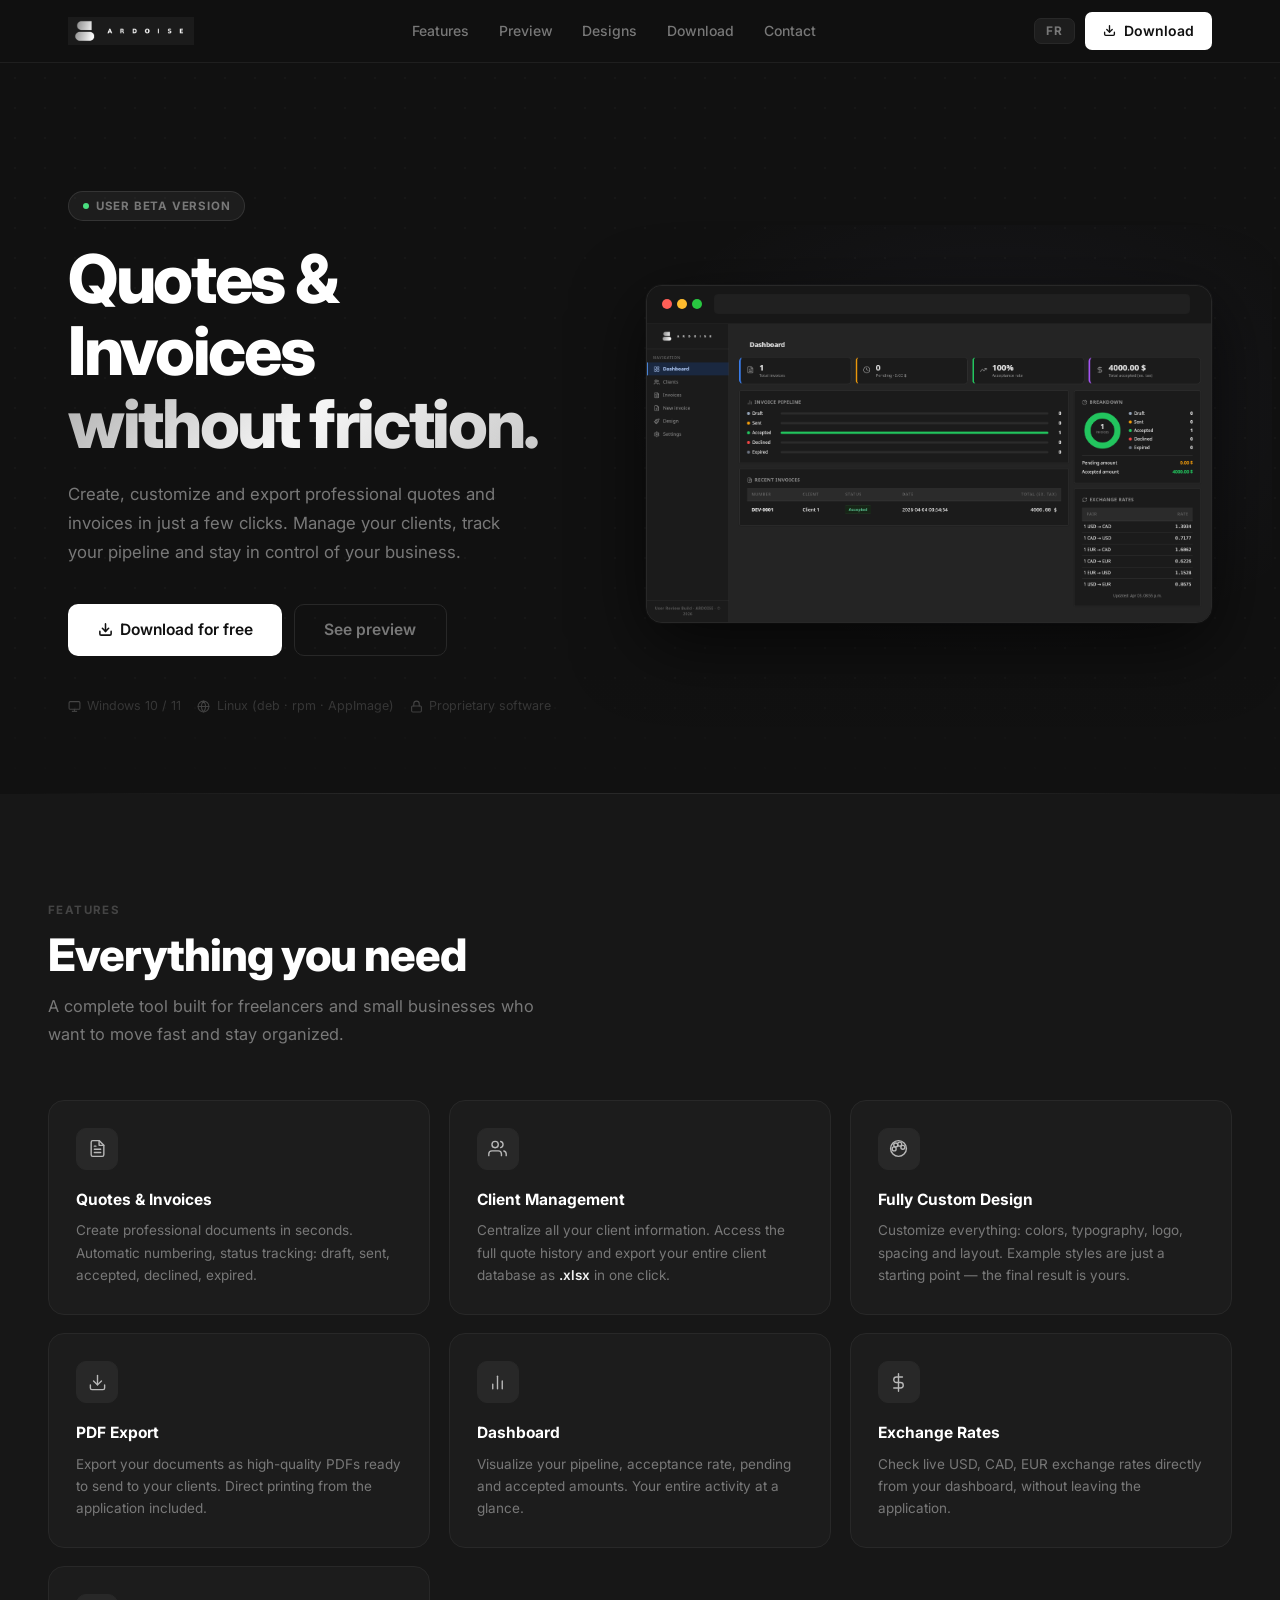
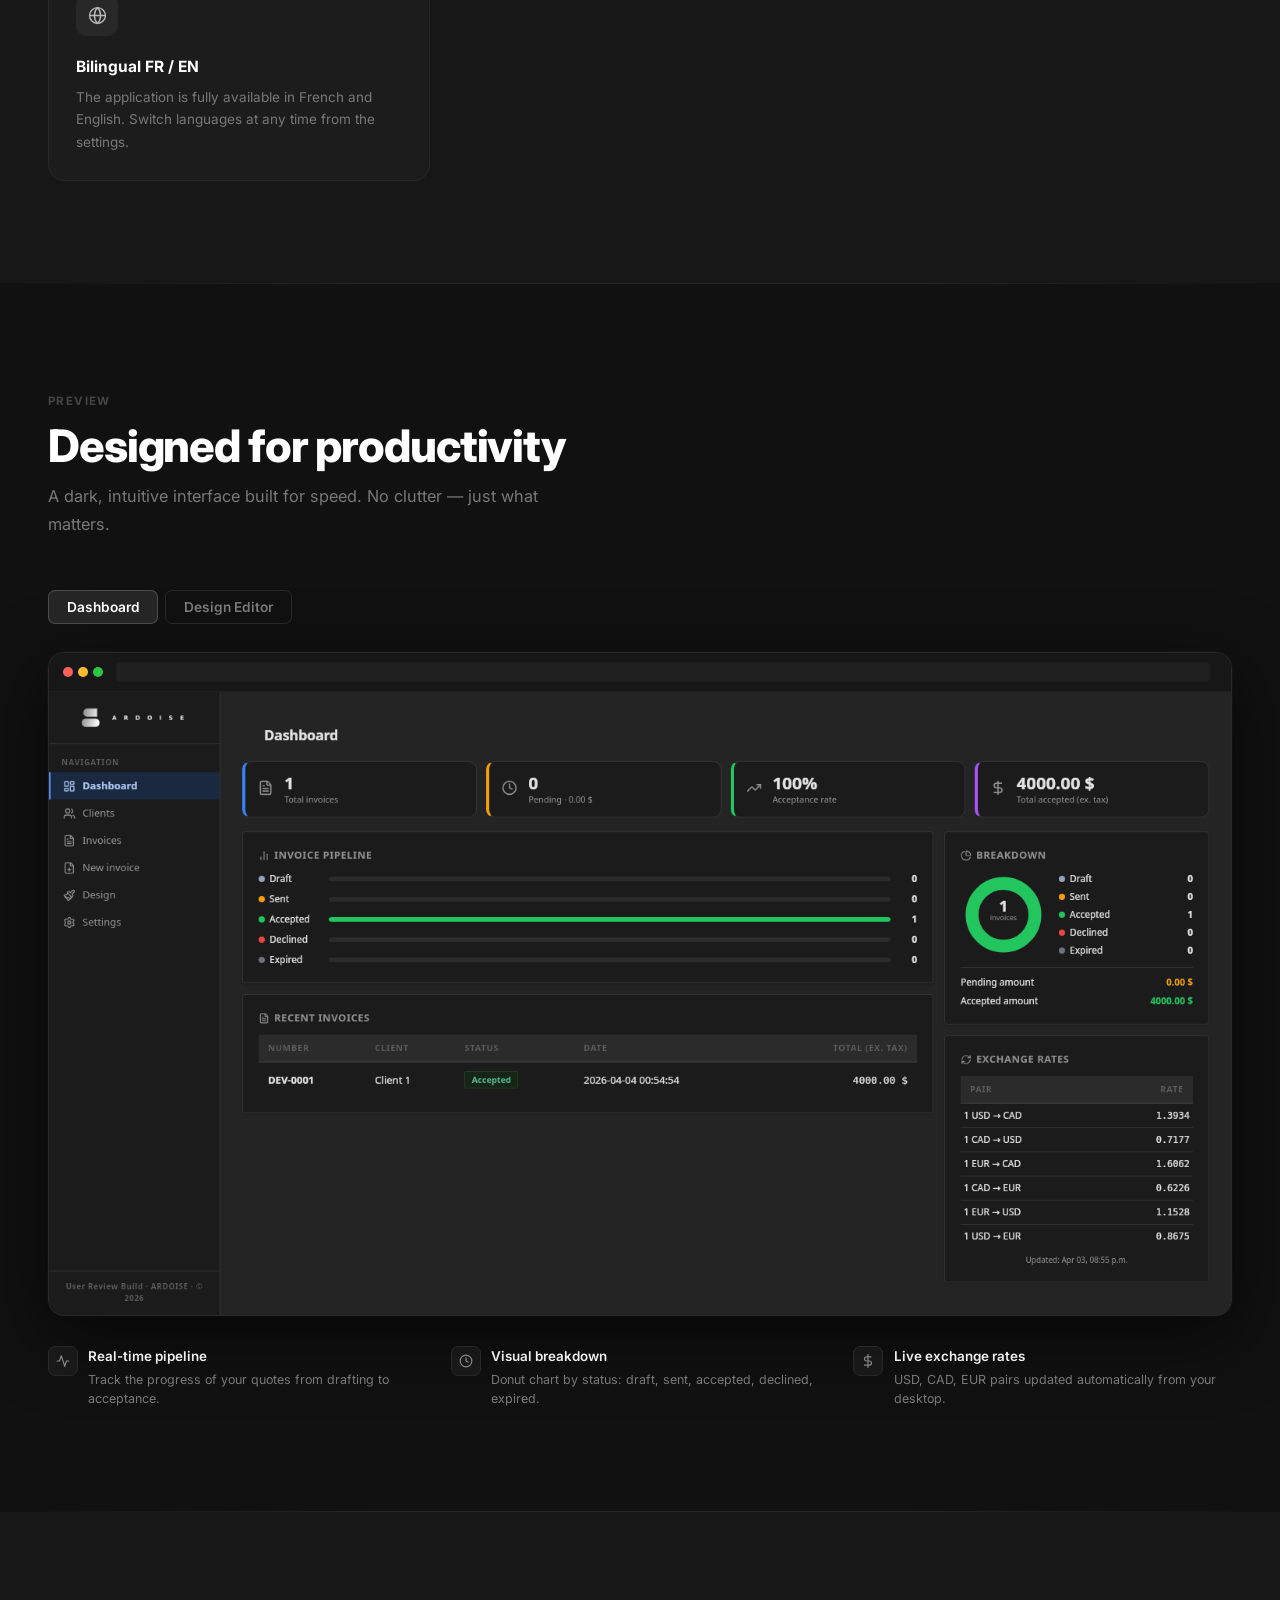
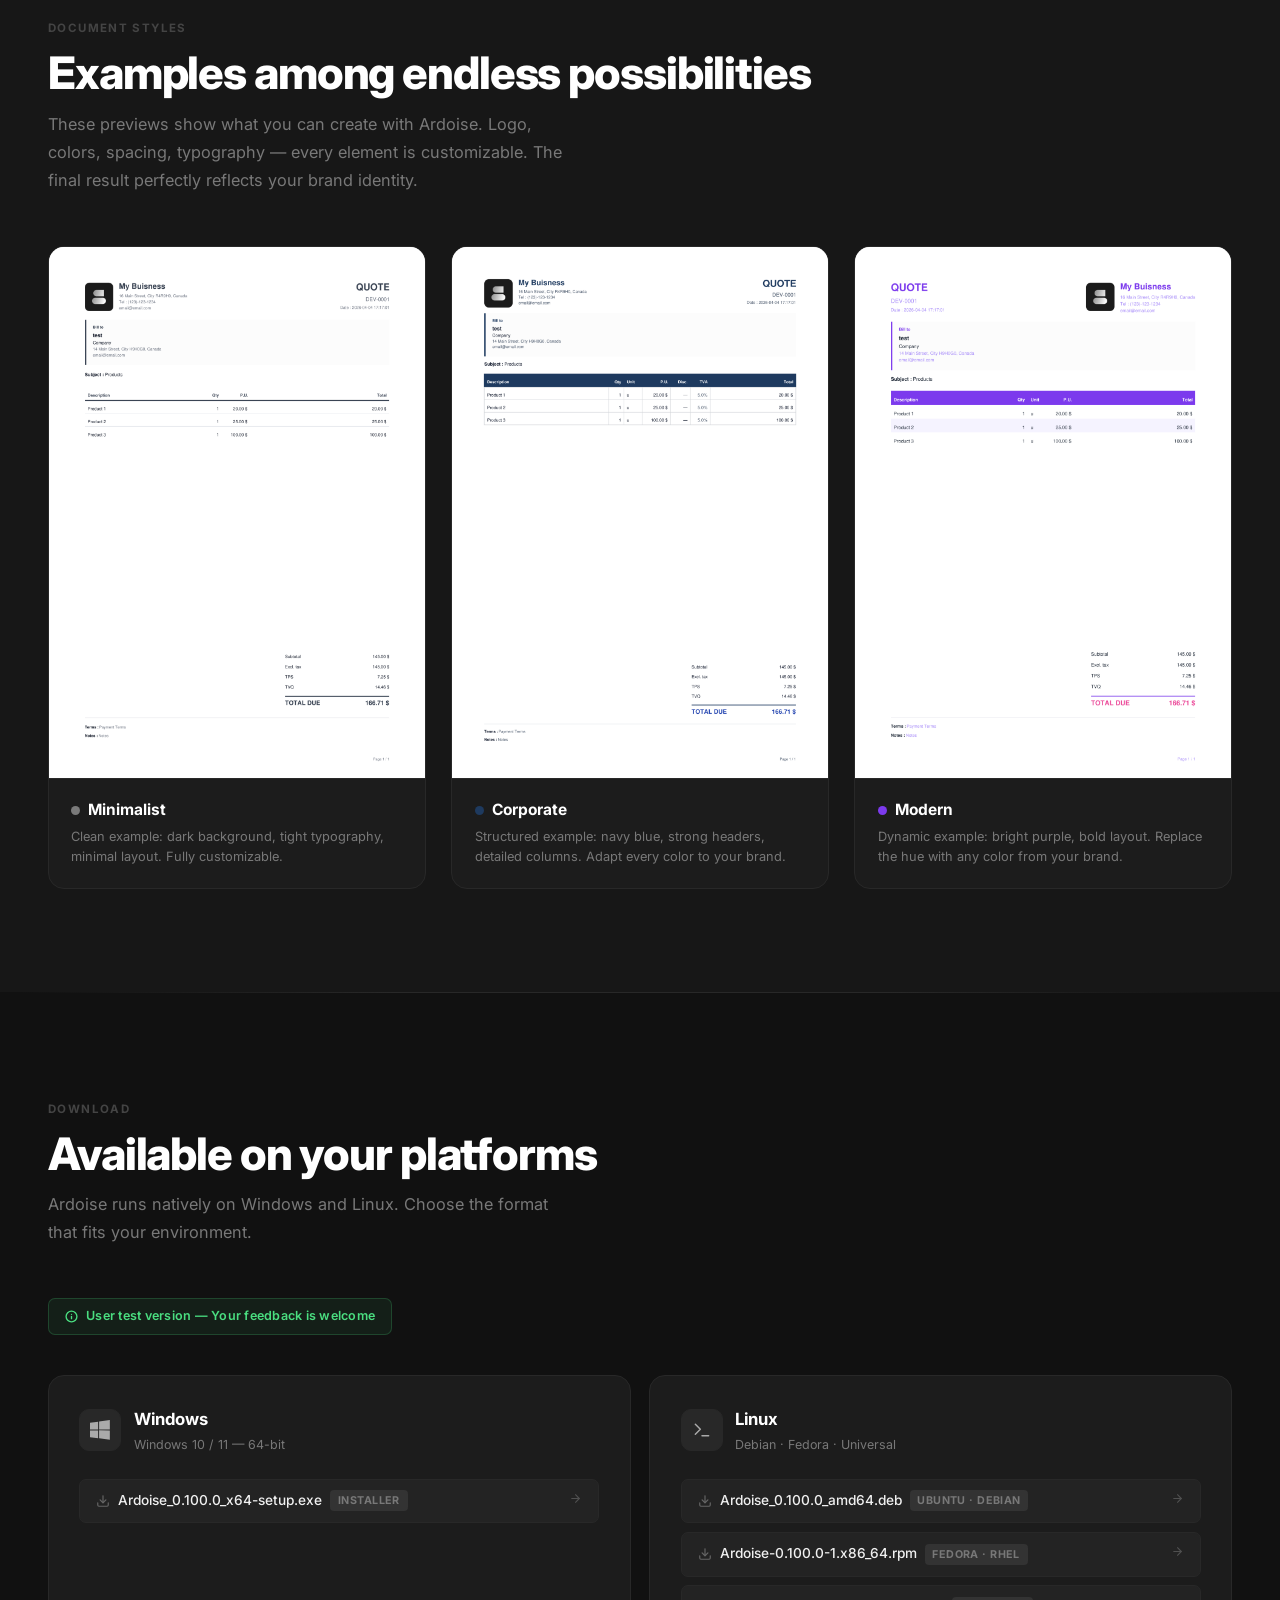
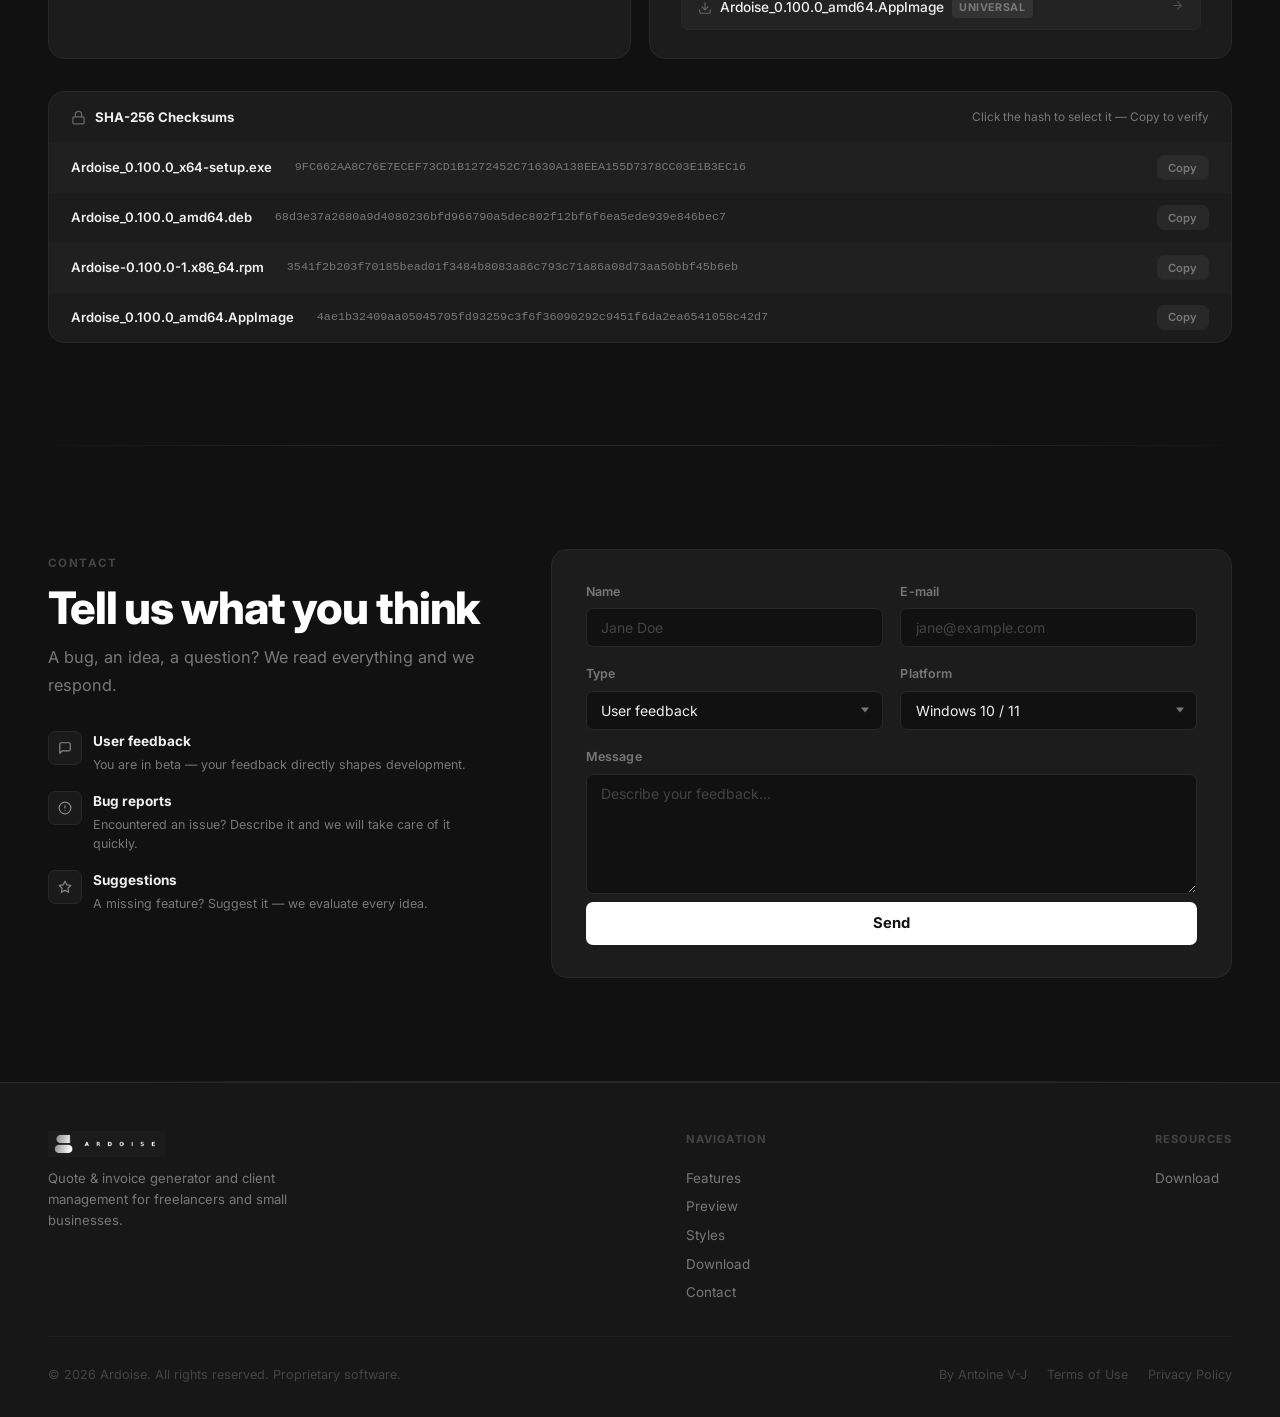
==== commit 7056362f: "Update index.html" ====
--- a/index.html
+++ b/index.html
@@ -1232,8 +1232,8 @@
       </div>
       <div class="sha-row">
         <span class="sha-filename">Ardoise_0.100.0_x64-setup.exe</span>
-        <code class="sha-hash" title="SHA-256">a92190b87eac42ba08144aa25b0fb8d439313241ceebc2cafa732f89c8379e68</code>
-        <button class="sha-copy-btn" onclick="copyHash(this,'a92190b87eac42ba08144aa25b0fb8d439313241ceebc2cafa732f89c8379e68')" data-i18n="sha.copy">Copier</button>
+        <code class="sha-hash" title="SHA-256">9FC662AA8C76E7ECEF73CD1B1272452C71630A138EEA155D7378CC03E1B3EC16</code>
+        <button class="sha-copy-btn" onclick="copyHash(this,'9FC662AA8C76E7ECEF73CD1B1272452C71630A138EEA155D7378CC03E1B3EC16')" data-i18n="sha.copy">Copier</button>
       </div>
       <div class="sha-row">
         <span class="sha-filename">Ardoise_0.100.0_amd64.deb</span>
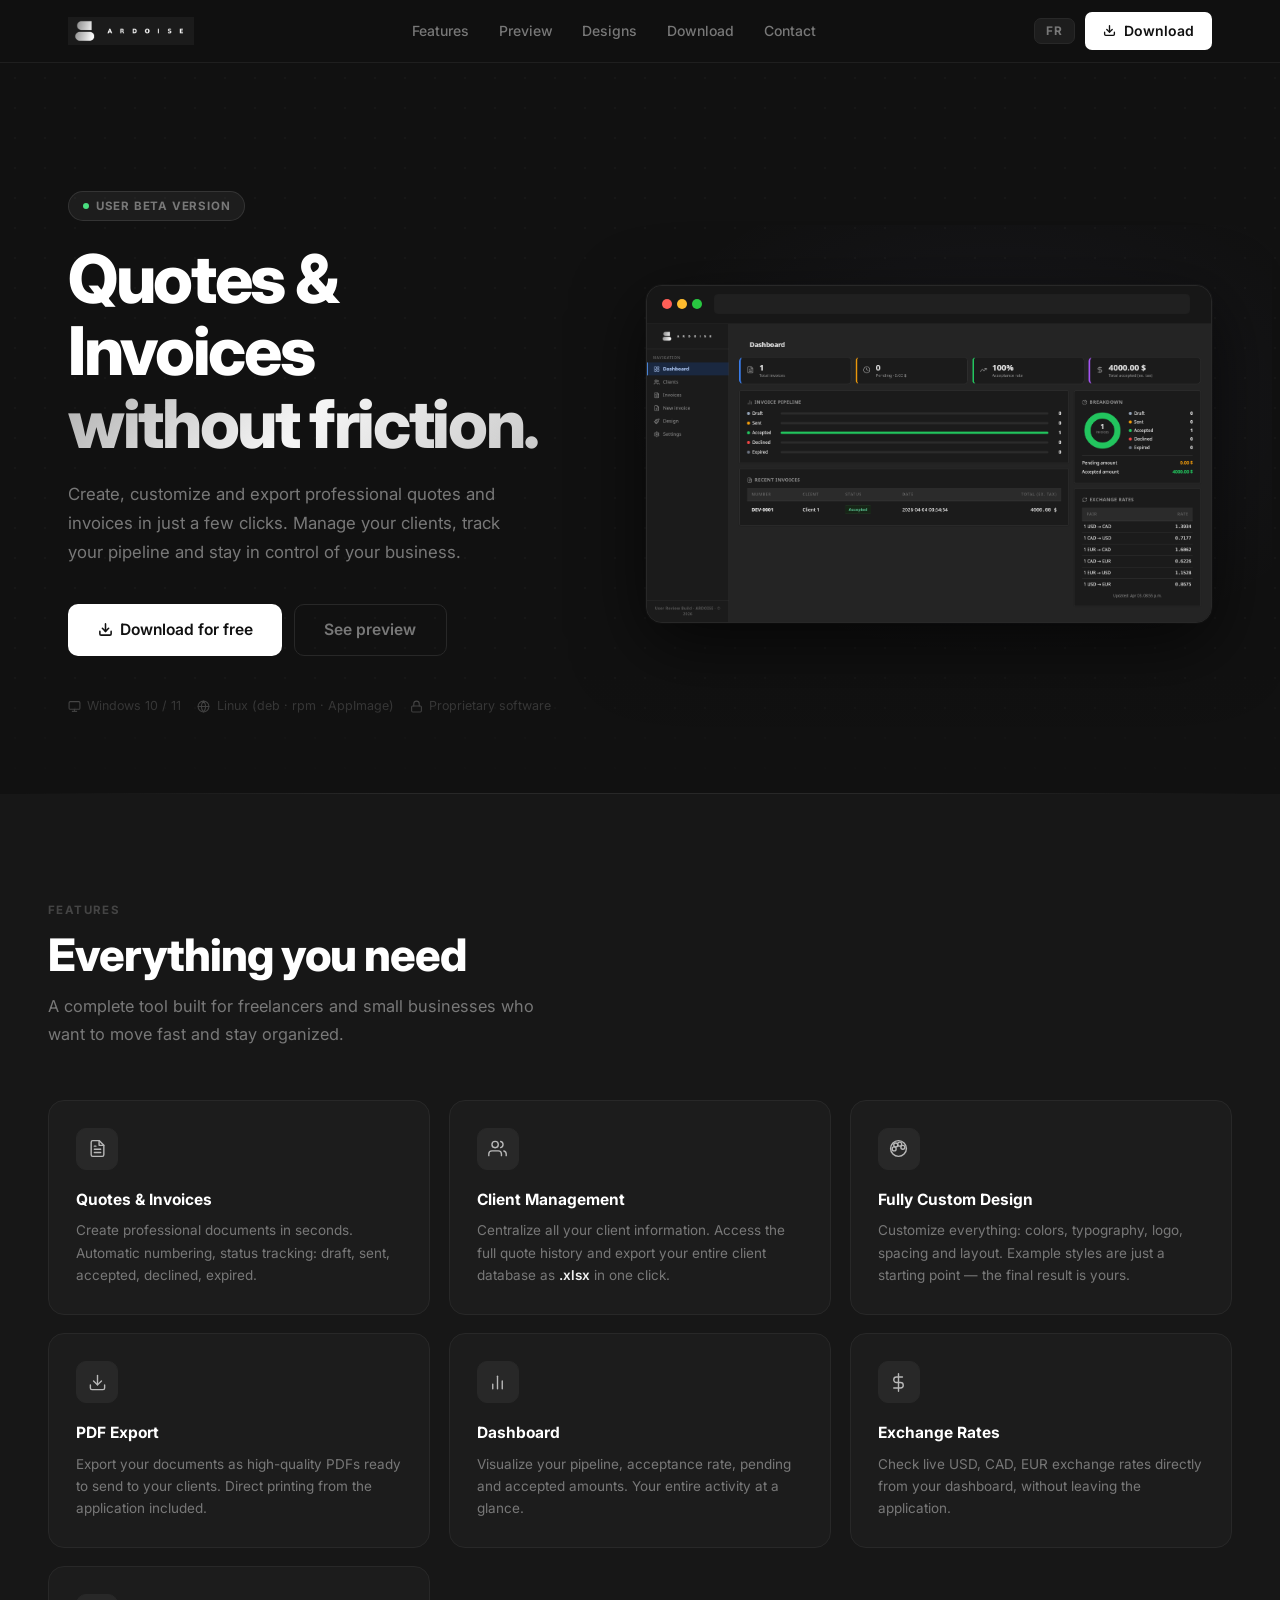
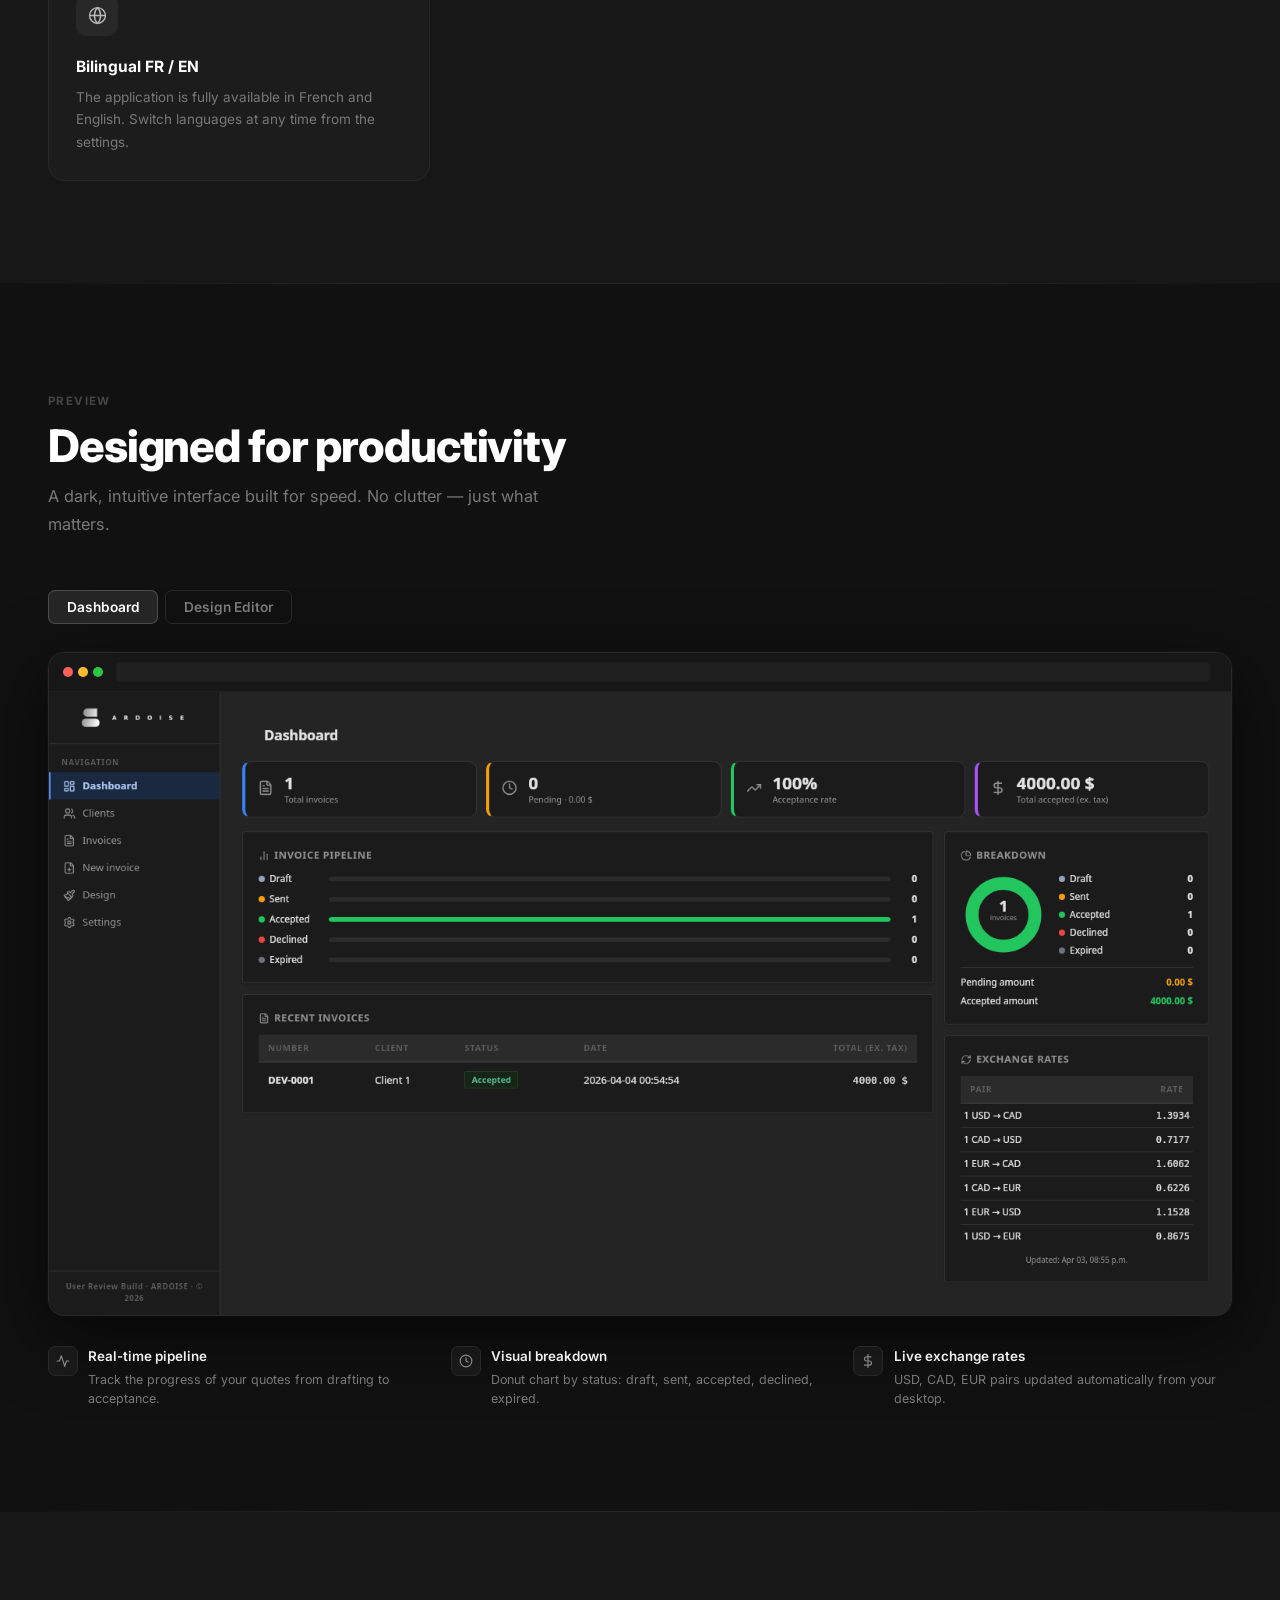
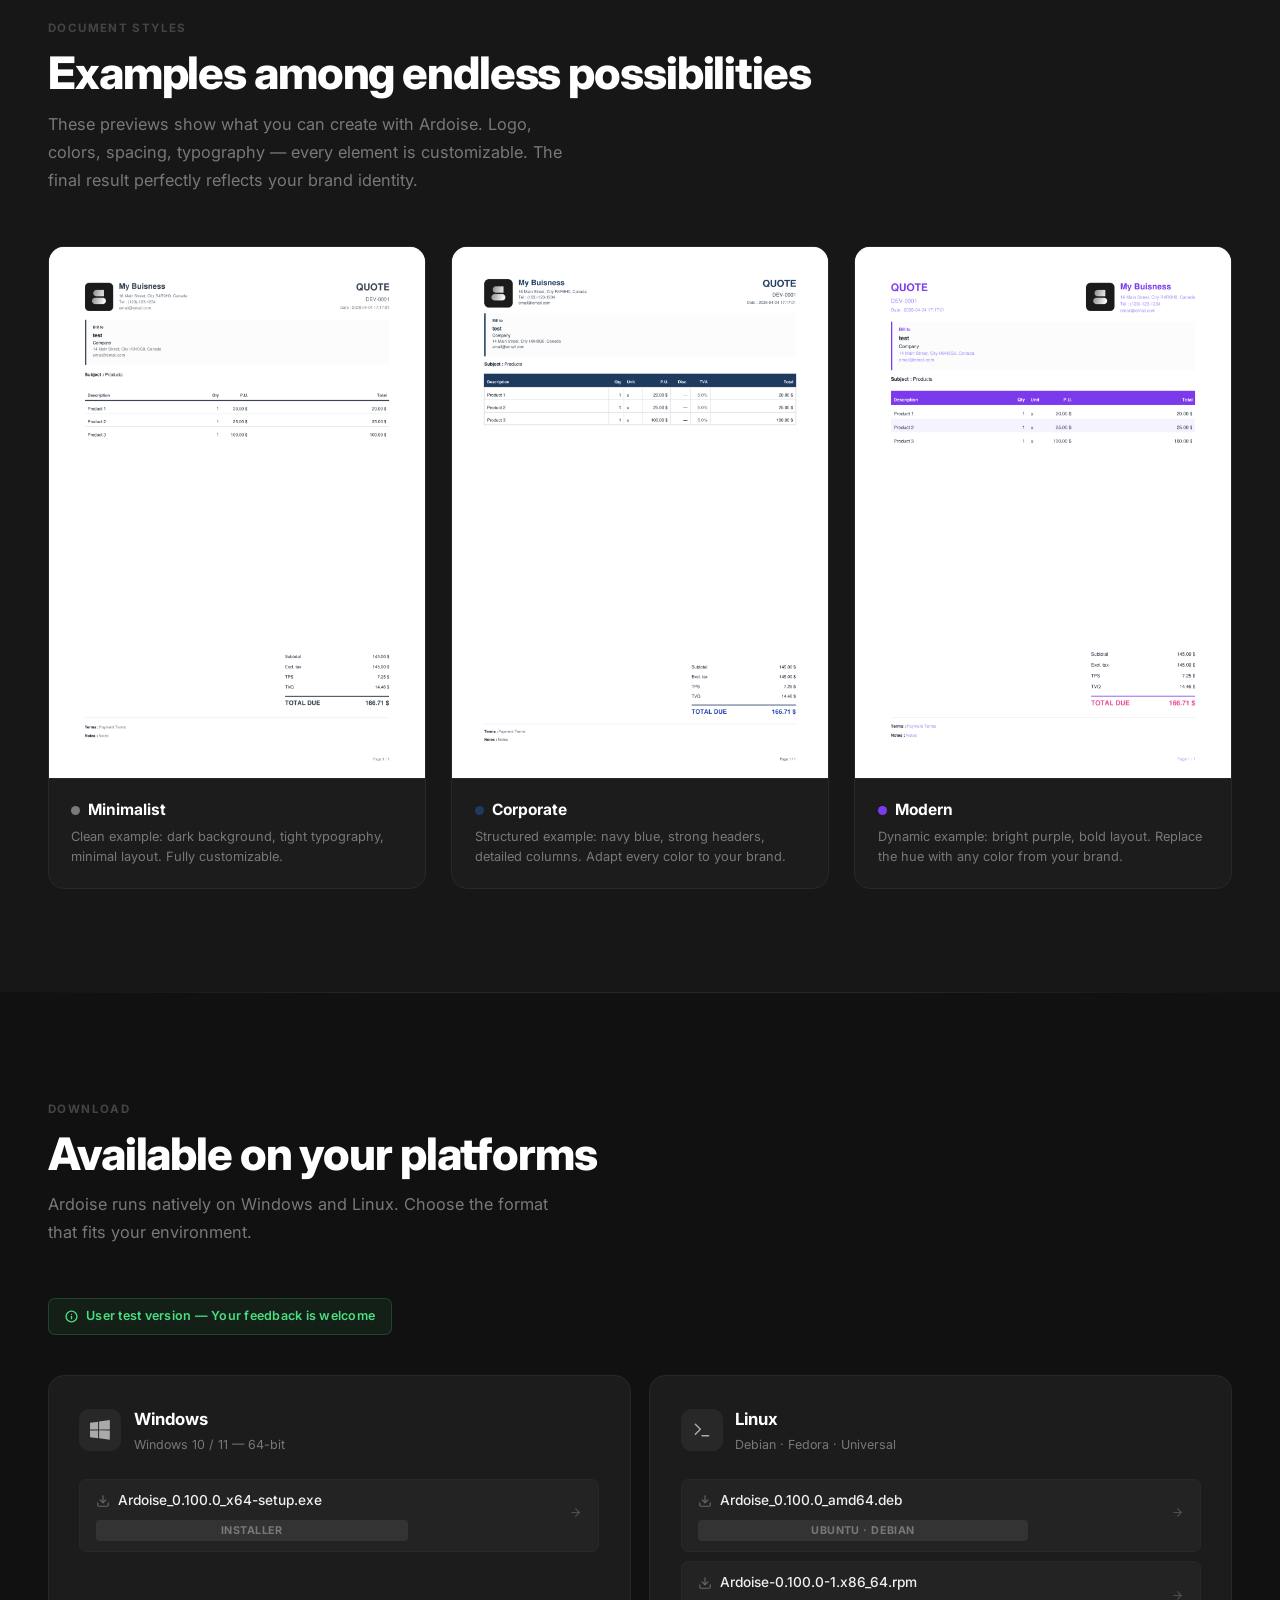
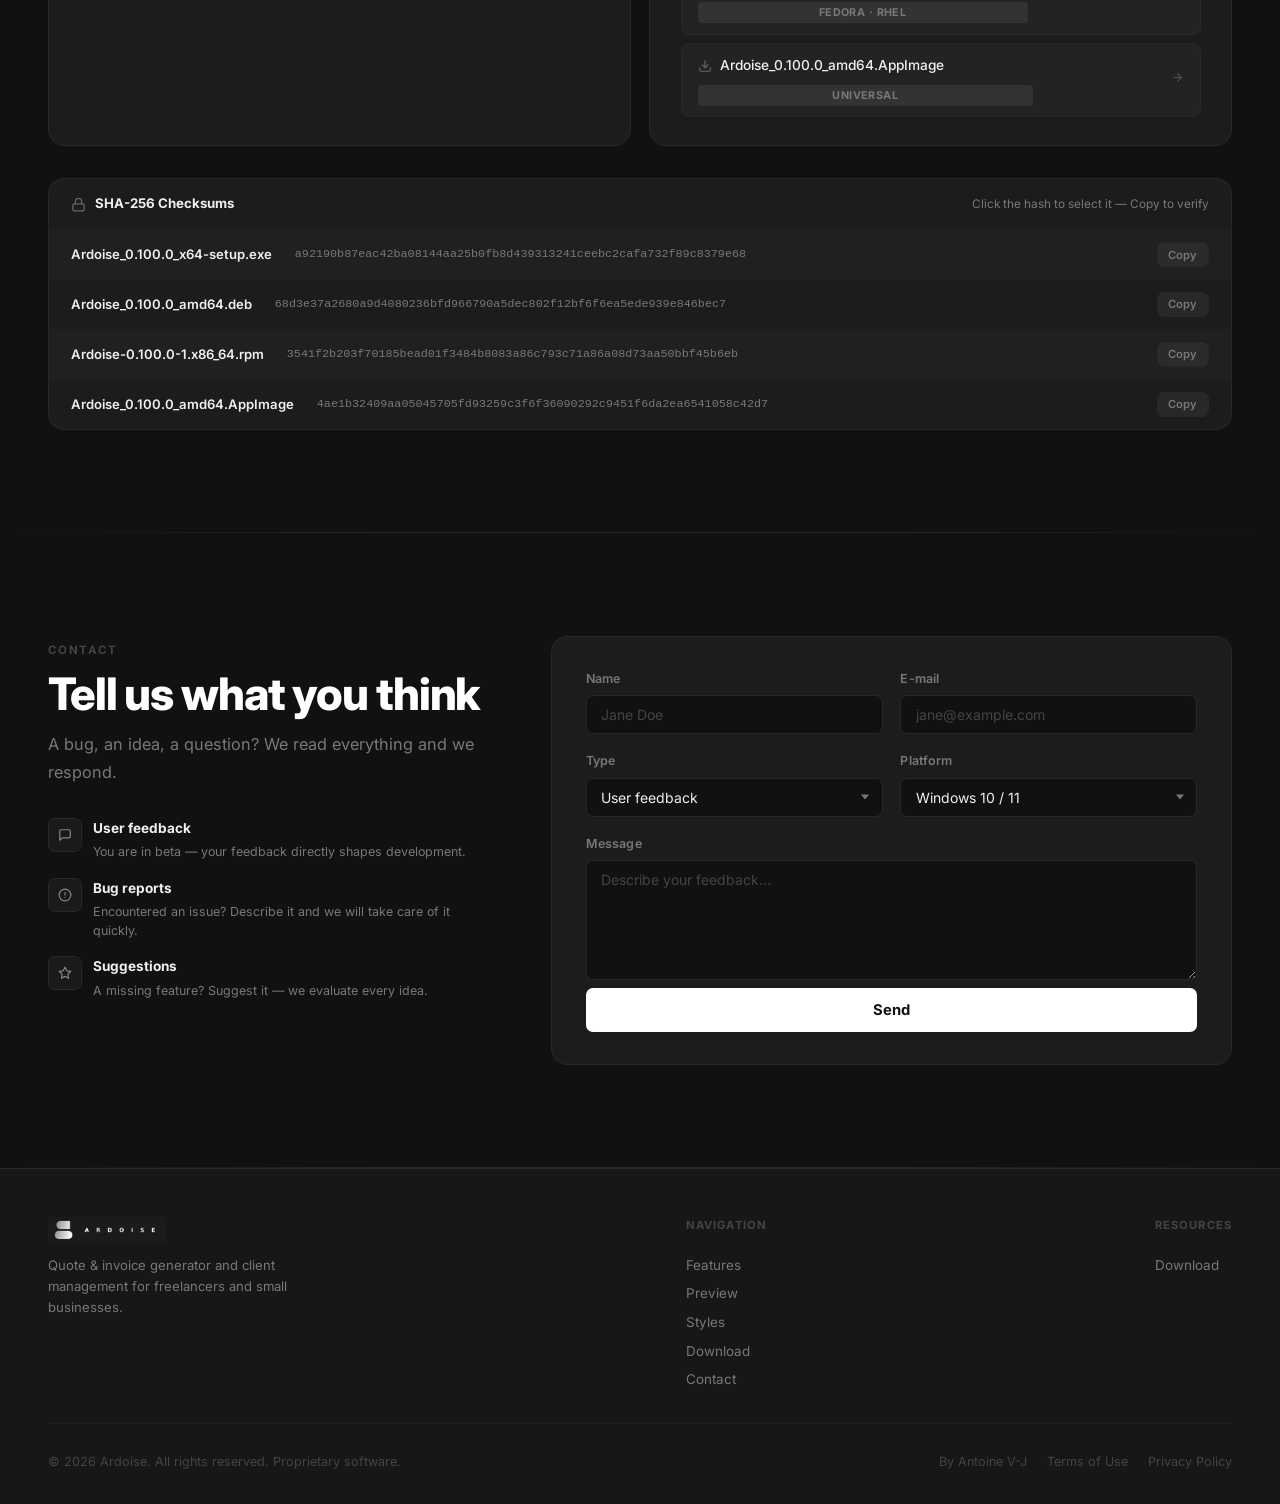
==== commit d077ce5f: "Update SHA-256 hashes and improve layout styles" ====
--- a/index.html
+++ b/index.html
@@ -5,12 +5,14 @@
   <meta name="viewport" content="width=device-width, initial-scale=1.0">
   <title>Ardoise — Devis &amp; Facturation Professionnelle</title>
   <meta name="description" content="Ardoise est un logiciel de génération de devis et factures avec gestion de clients, disponible sur Windows 10/11 et Linux.">
+  <link rel="sitemap" type="application/xml" title="Sitemap" href="/sitemap.xml">
   <link rel="icon" type="image/png" href="icon/compact-logo.png">
   <link rel="preconnect" href="https://fonts.googleapis.com">
   <link rel="preconnect" href="https://fonts.gstatic.com" crossorigin>
   <link href="https://fonts.googleapis.com/css2?family=Inter:wght@300;400;500;600;700;800;900&display=swap" rel="stylesheet">
   <style>
     *, *::before, *::after { box-sizing: border-box; margin: 0; padding: 0; }
+    html { overflow-x: hidden; }
 
     :root {
       --bg:           #111111;
@@ -539,9 +541,11 @@
       transition: background var(--ease), border-color var(--ease);
     }
     .dl-row:hover { background: rgba(255,255,255,.07); border-color: #424242; }
-    .dl-row-left { display: flex; align-items: center; gap: .5rem; }
+    .dl-row-left { display: flex; align-items: center; gap: .5rem; flex-wrap: wrap; }
     .dl-row-left svg { color: #666; flex-shrink: 0; }
     .dl-tag {
+      flex-basis: 100%;
+      text-align: center;
       padding: .12rem .48rem;
       background: rgba(255,255,255,.07);
       border-radius: 4px;
@@ -565,9 +569,10 @@
       display: flex;
       align-items: center;
       justify-content: space-between;
+      flex-wrap: wrap;
       padding: .9rem 1.4rem;
       border-bottom: 1px solid var(--border-sub);
-      gap: 1rem;
+      gap: .5rem 1rem;
     }
     .sha-head-left {
       display: flex;
@@ -586,7 +591,7 @@
     }
     .sha-row {
       display: grid;
-      grid-template-columns: auto 1fr auto;
+      grid-template-columns: minmax(0,auto) minmax(0,1fr) auto;
       align-items: center;
       gap: .9rem 1.4rem;
       padding: .75rem 1.4rem;
@@ -598,7 +603,9 @@
       font-size: .82rem;
       font-weight: 600;
       color: var(--text);
-      white-space: nowrap;
+      overflow-wrap: break-word;
+      word-break: break-all;
+      min-width: 0;
     }
     .sha-tag {
       padding: .12rem .48rem;
@@ -638,8 +645,13 @@
     .sha-copy-btn:hover { background: rgba(255,255,255,.1); color: var(--text); border-color: #484848; }
     .sha-copy-btn.copied { color: #4ade80; border-color: rgba(74,222,128,.35); background: rgba(74,222,128,.07); }
     @media (max-width: 680px) {
-      .sha-row { grid-template-columns: 1fr auto; }
+      .sha-row {
+        grid-template-columns: 1fr auto;
+        row-gap: .5rem;
+      }
+      .sha-filename { grid-column: 1 / -1; word-break: break-word; }
       .sha-hash { grid-column: 1 / -1; }
+      .sha-head-sub { font-size: .7rem; }
     }
 
     /* ─── CONTACT FORM ───────────────────────────────────── */
@@ -863,6 +875,7 @@
       .hero-pills { justify-content: center; }
       .nav-links { display: none; }
       .nav-hamburger { display: flex; }
+      .nav-inner .btn-primary { display: none; }
       .themes-grid { grid-template-columns: 1fr 1fr; }
       .dl-grid { grid-template-columns: 1fr; }
       .panel-bullets { grid-template-columns: 1fr 1fr; }
@@ -1232,8 +1245,8 @@
       </div>
       <div class="sha-row">
         <span class="sha-filename">Ardoise_0.100.0_x64-setup.exe</span>
-        <code class="sha-hash" title="SHA-256">9FC662AA8C76E7ECEF73CD1B1272452C71630A138EEA155D7378CC03E1B3EC16</code>
-        <button class="sha-copy-btn" onclick="copyHash(this,'9FC662AA8C76E7ECEF73CD1B1272452C71630A138EEA155D7378CC03E1B3EC16')" data-i18n="sha.copy">Copier</button>
+        <code class="sha-hash" title="SHA-256">a92190b87eac42ba08144aa25b0fb8d439313241ceebc2cafa732f89c8379e68</code>
+        <button class="sha-copy-btn" onclick="copyHash(this,'a92190b87eac42ba08144aa25b0fb8d439313241ceebc2cafa732f89c8379e68')" data-i18n="sha.copy">Copier</button>
       </div>
       <div class="sha-row">
         <span class="sha-filename">Ardoise_0.100.0_amd64.deb</span>
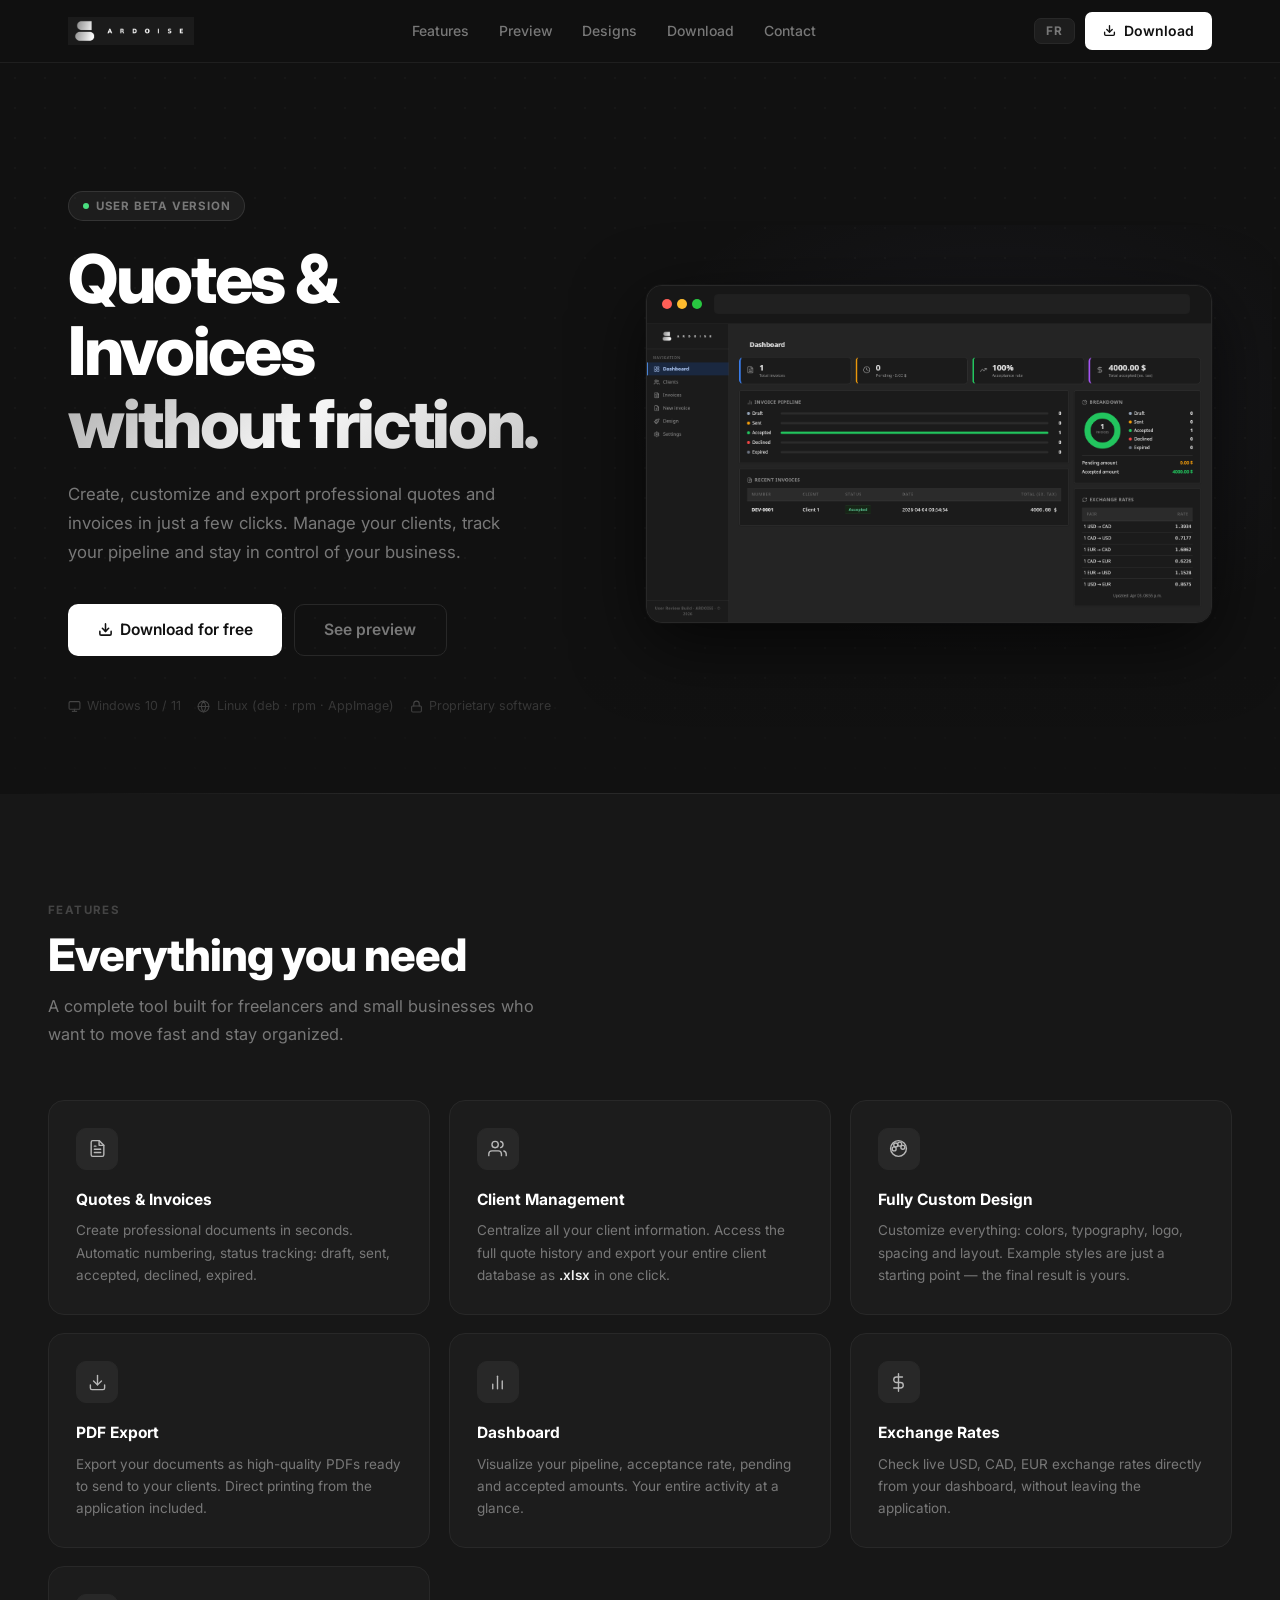
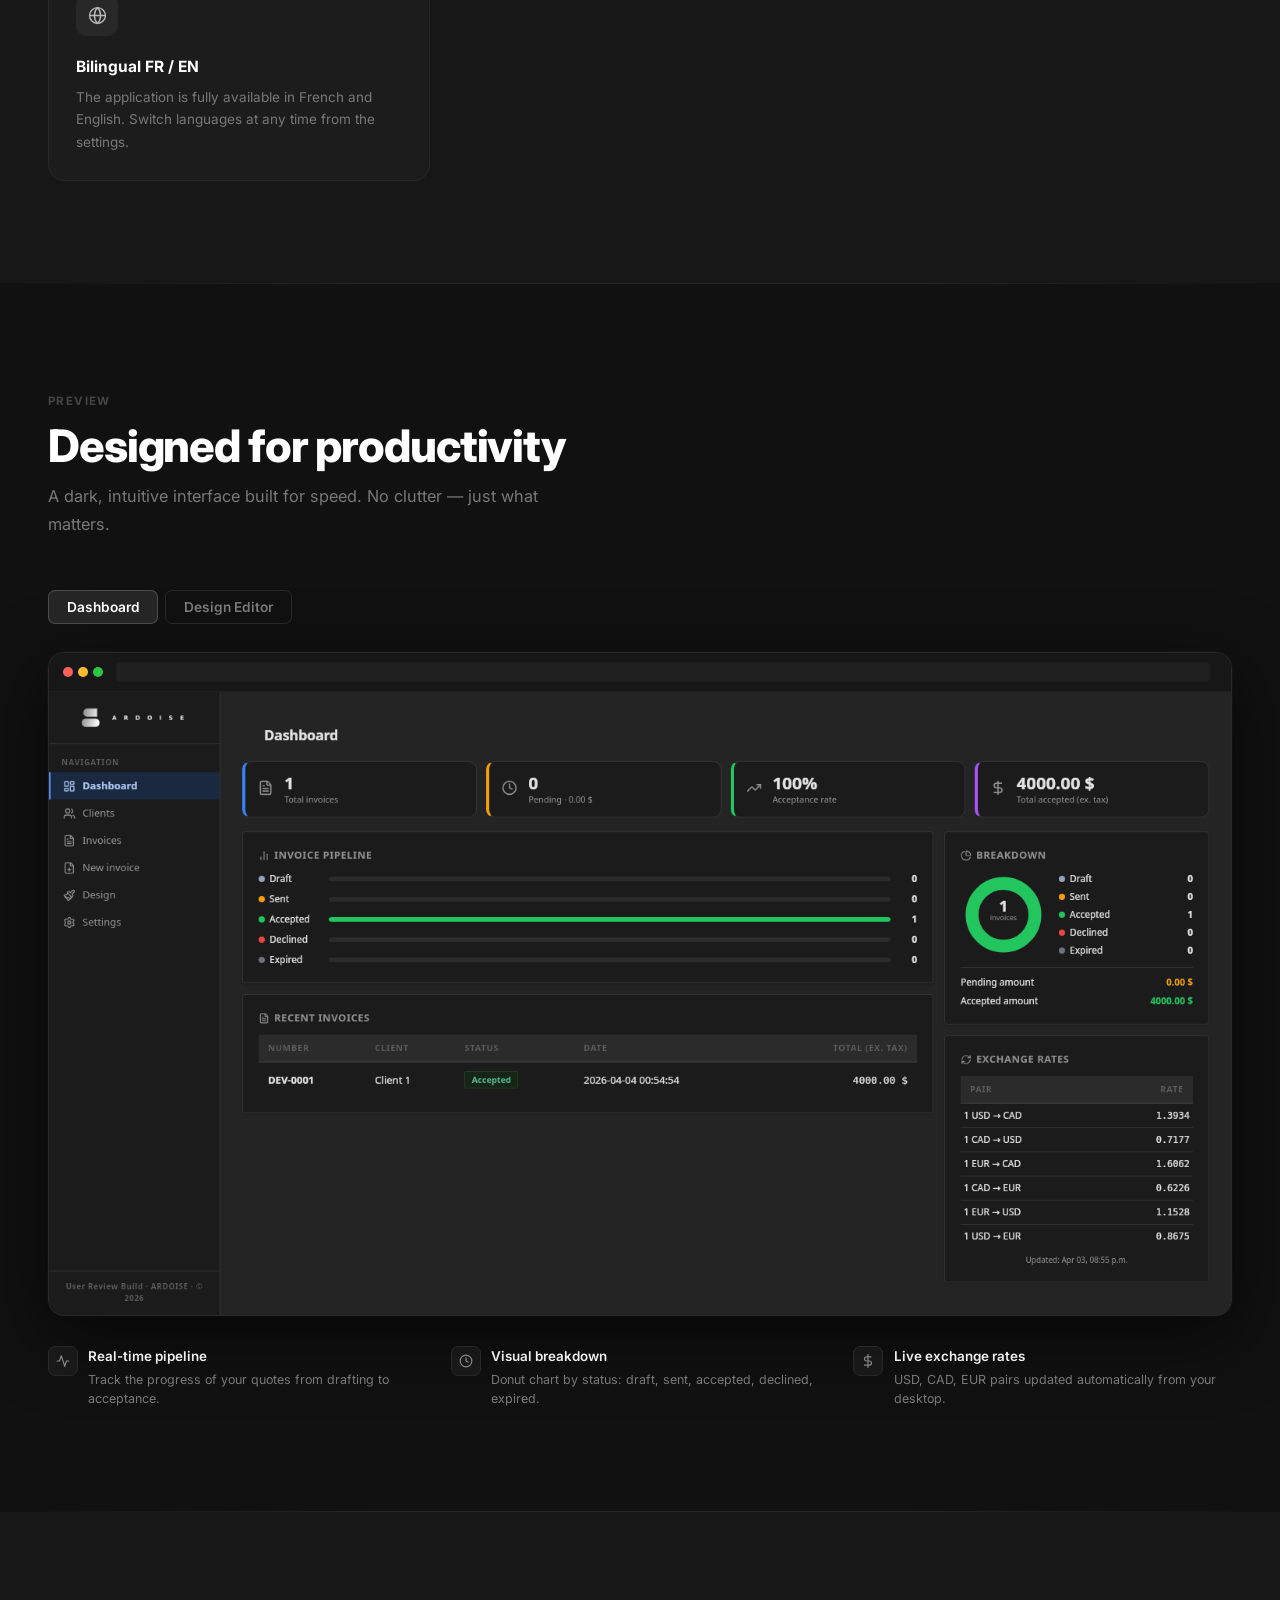
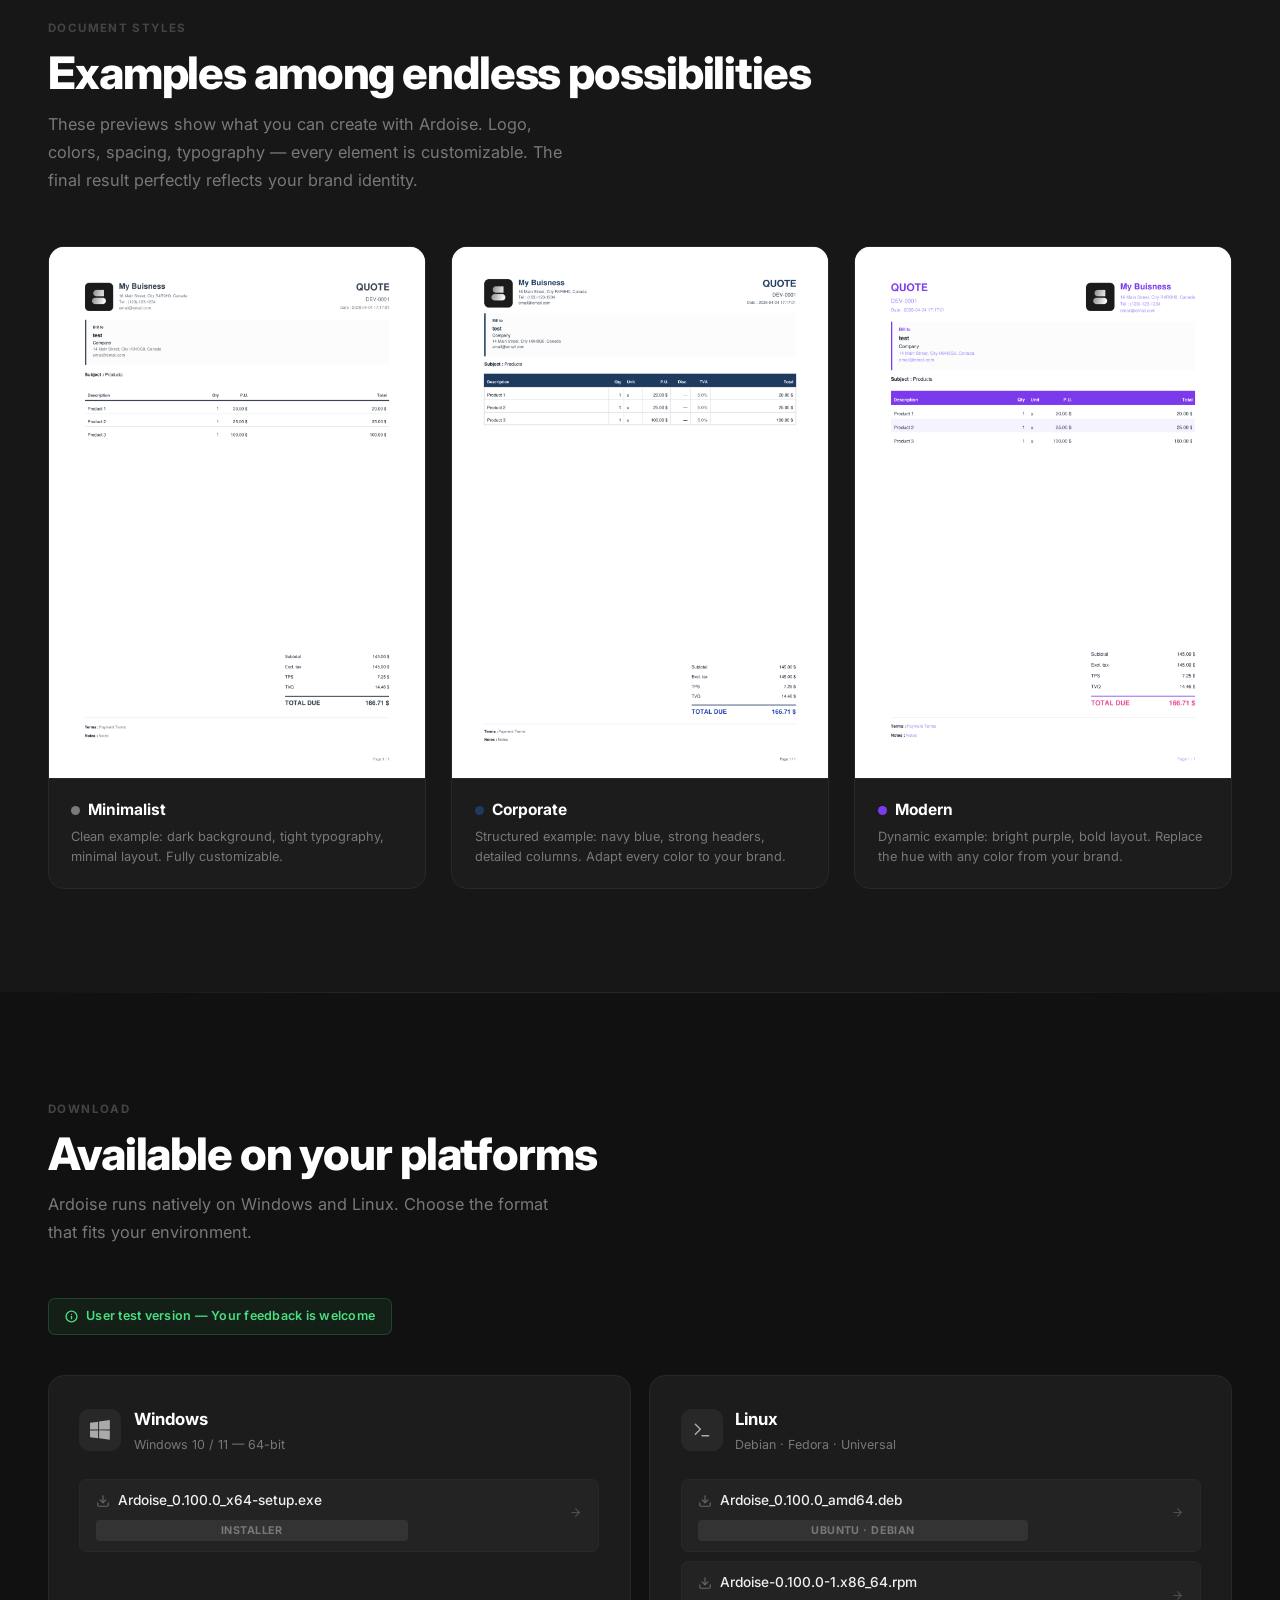
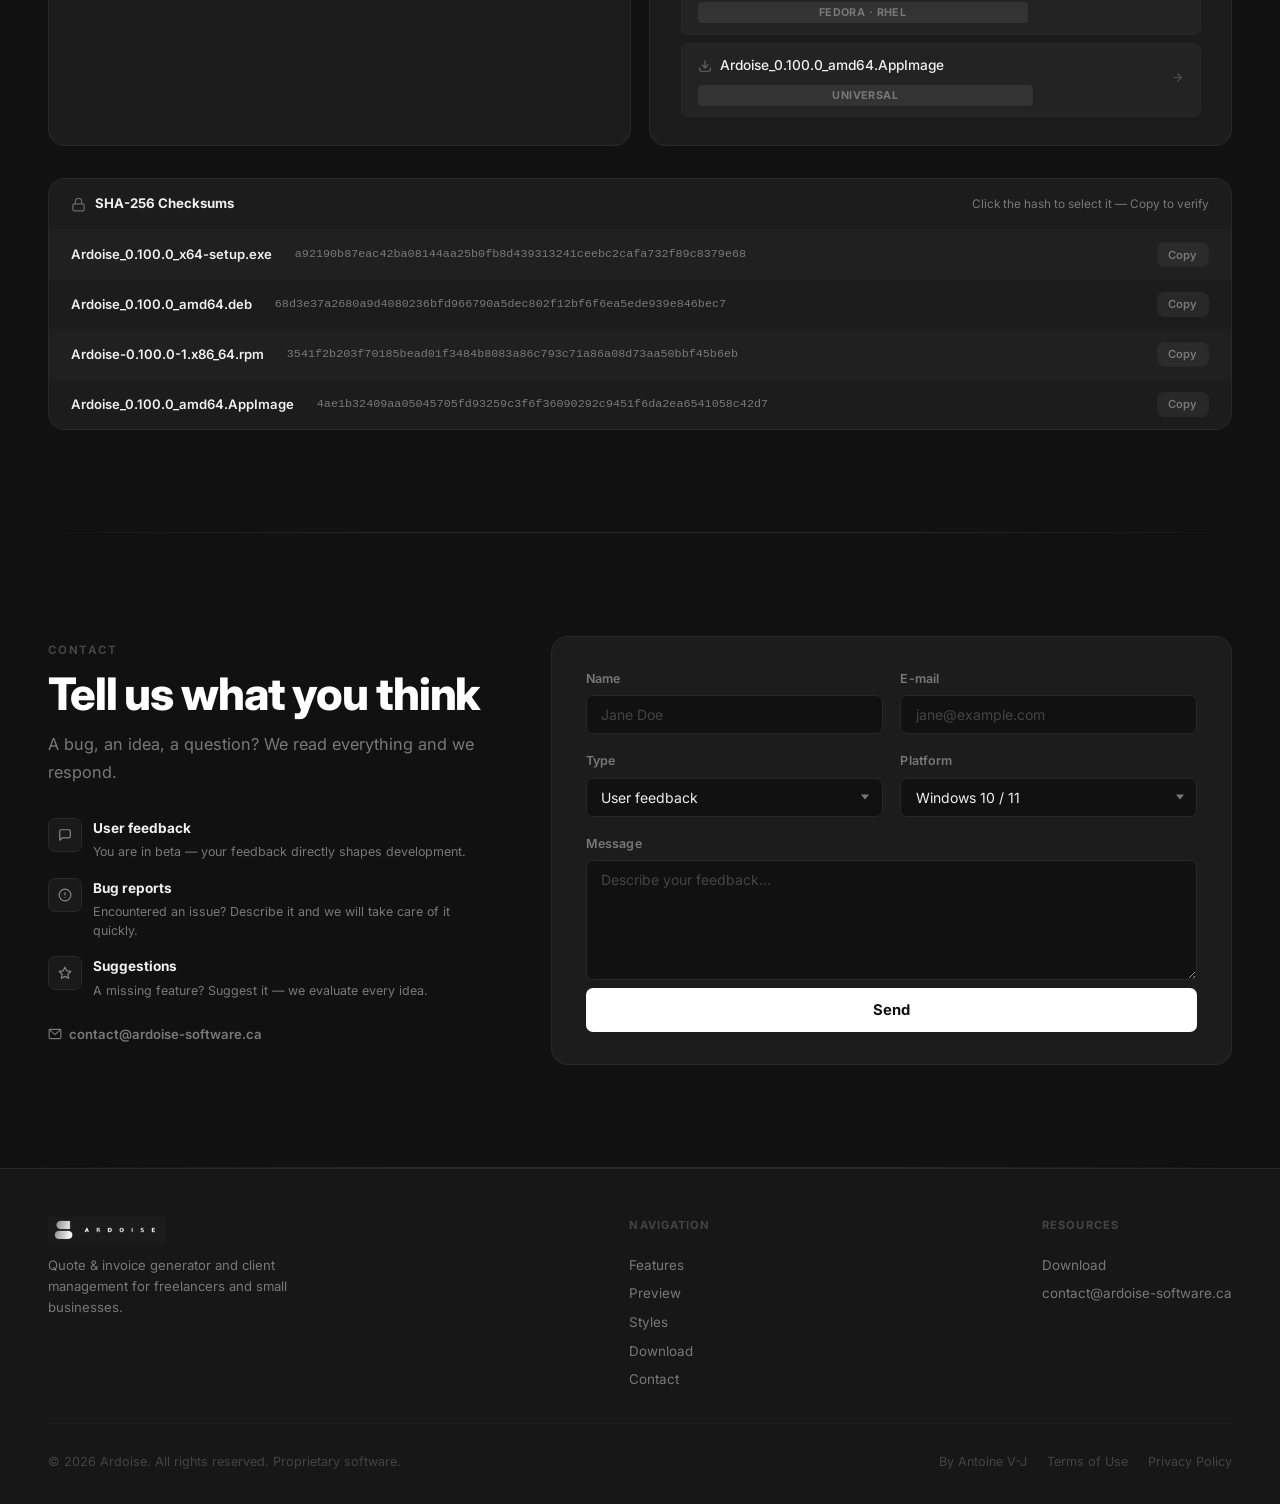
==== commit 76206aad: "Add contact email link and update footer links" ====
--- a/index.html
+++ b/index.html
@@ -784,6 +784,18 @@
     .contact-perk-icon svg { width: 14px; height: 14px; color: #888; }
     .contact-perk h4 { font-size: .85rem; font-weight: 700; color: var(--text); margin-bottom: .15rem; }
     .contact-perk p { font-size: .78rem; color: var(--text-muted); line-height: 1.55; margin: 0; }
+    .contact-email-link {
+      display: inline-flex;
+      align-items: center;
+      gap: .45rem;
+      margin-top: 1.5rem;
+      font-size: .82rem;
+      font-weight: 600;
+      color: var(--text-muted);
+      text-decoration: none;
+      transition: color var(--ease);
+    }
+    .contact-email-link:hover { color: var(--text); }
     .contact-form-card {
       background: var(--bg-card);
       border: 1px solid var(--border);
@@ -1293,6 +1305,10 @@
             <div><h4 data-i18n="contact.perk3.title">Suggestions</h4><p data-i18n="contact.perk3.desc">Une fonctionnalité manquante ? Proposez-la, on évalue chaque idée.</p></div>
           </div>
         </div>
+        <a href="mailto:contact@ardoise-software.ca" class="contact-email-link">
+          <svg xmlns="http://www.w3.org/2000/svg" width="14" height="14" viewBox="0 0 24 24" fill="none" stroke="currentColor" stroke-width="2" stroke-linecap="round" stroke-linejoin="round"><rect x="2" y="4" width="20" height="16" rx="2"/><polyline points="2,4 12,13 22,4"/></svg>
+          contact@ardoise-software.ca
+        </a>
       </div>
 
       <!-- form card -->
@@ -1389,14 +1405,15 @@
     <div class="footer-col">
       <h4 data-i18n="footer.res_title">Ressources</h4>
       <a href="#download" data-i18n="footer.download">Téléchargement</a>
+      <a href="mailto:contact@ardoise-software.ca">contact@ardoise-software.ca</a>
     </div>
   </div>
   <div class="footer-bottom">
     <p class="footer-copy" data-i18n="footer.copy">© 2026 Ardoise. Tous droits réservés. Logiciel propriétaire.</p>
     <div class="footer-legal">
       <span class="footer-copy" data-i18n="footer.by">Par Antoine V-J</span>
-      <a href="#" data-i18n="footer.terms">Conditions d'utilisation</a>
-      <a href="#" data-i18n="footer.privacy">Politique de confidentialité</a>
+      <a href="terms.html" data-i18n="footer.terms">Conditions d'utilisation</a>
+      <a href="privacy.html" data-i18n="footer.privacy">Politique de confidentialité</a>
     </div>
   </div>
 </footer>
@@ -1504,6 +1521,7 @@
       'footer.preview':           'Aperçu',
       'footer.styles':            'Styles',
       'footer.download':          'Téléchargement',
+      'footer.email':             'contact@ardoise-software.ca',
       'footer.copy':              '© 2026 Ardoise. Tous droits réservés. Logiciel propriétaire.',
       'footer.by':                'Par Antoine V-J',
       'footer.terms':             "Conditions d'utilisation",
@@ -1609,6 +1627,7 @@
       'footer.preview':           'Preview',
       'footer.styles':            'Styles',
       'footer.download':          'Download',
+      'footer.email':             'contact@ardoise-software.ca',
       'footer.copy':              '© 2026 Ardoise. All rights reserved. Proprietary software.',
       'footer.by':                'By Antoine V-J',
       'footer.terms':             'Terms of Use',
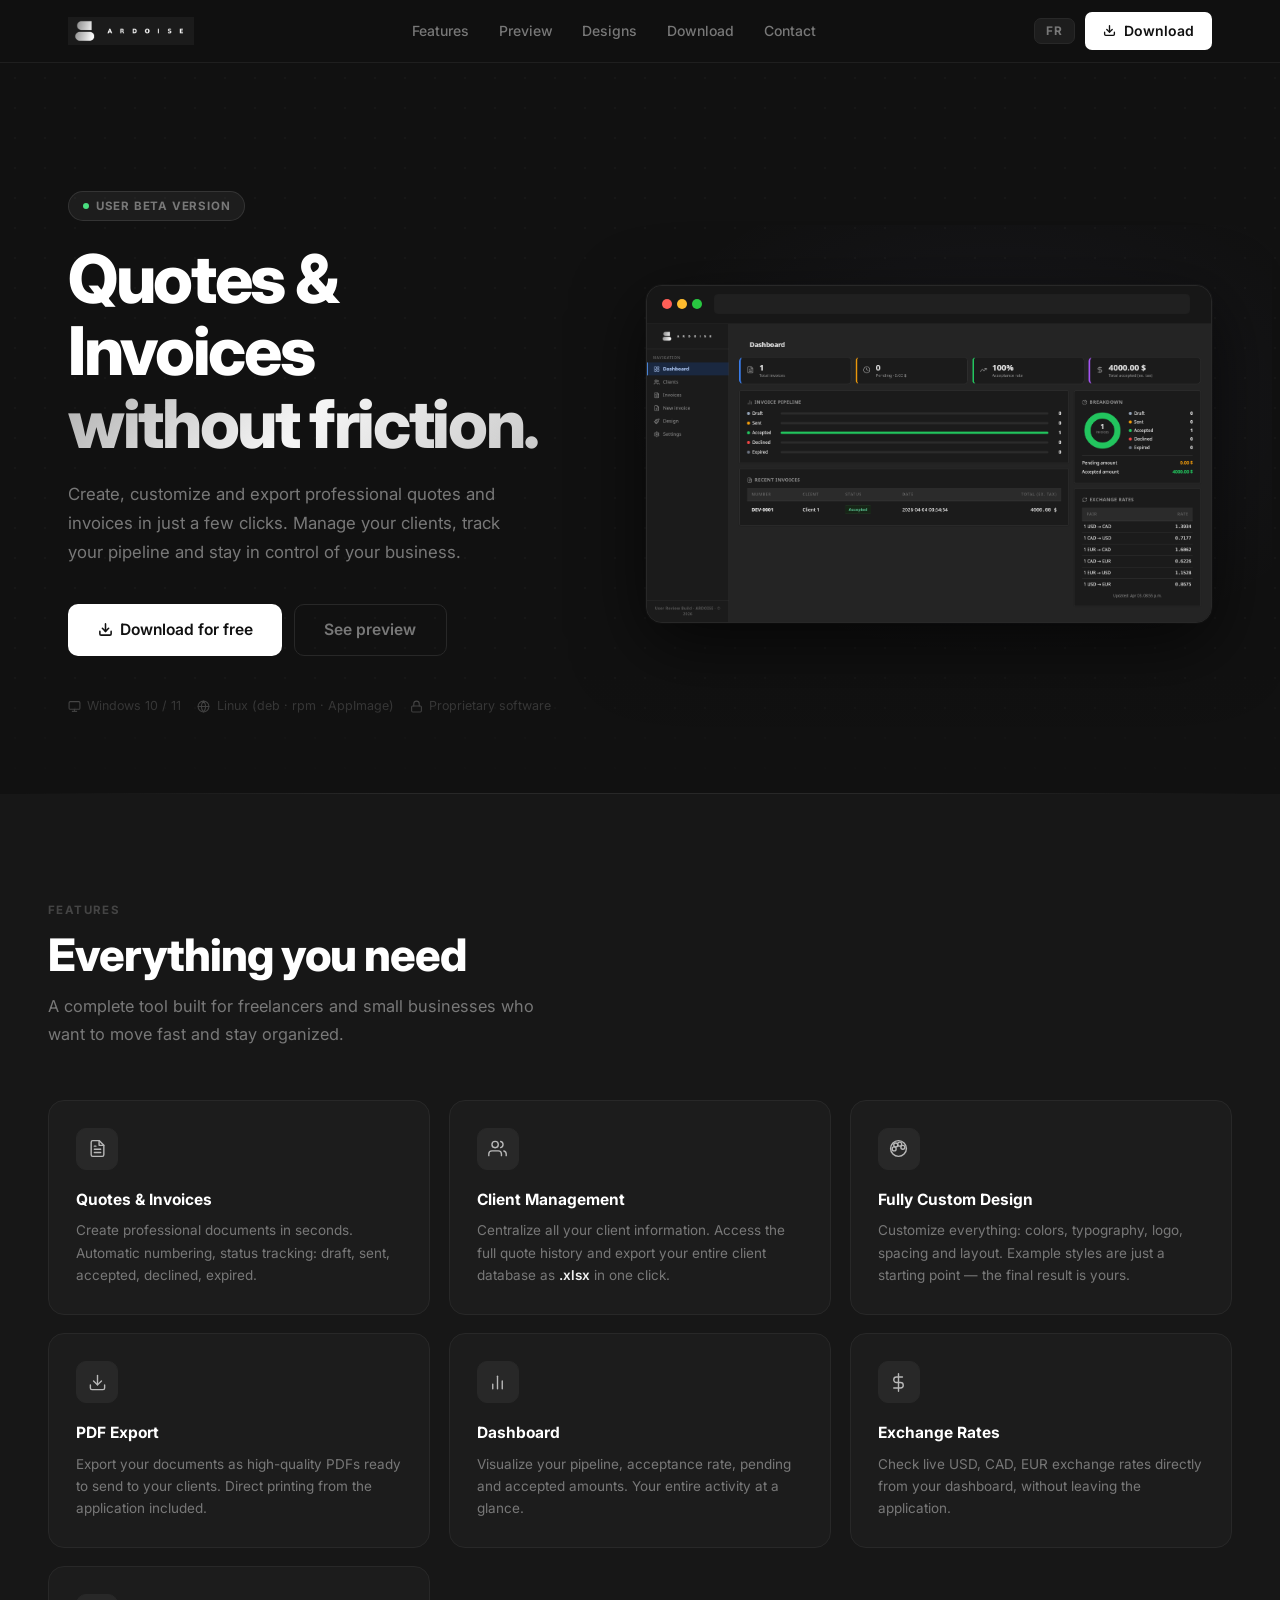
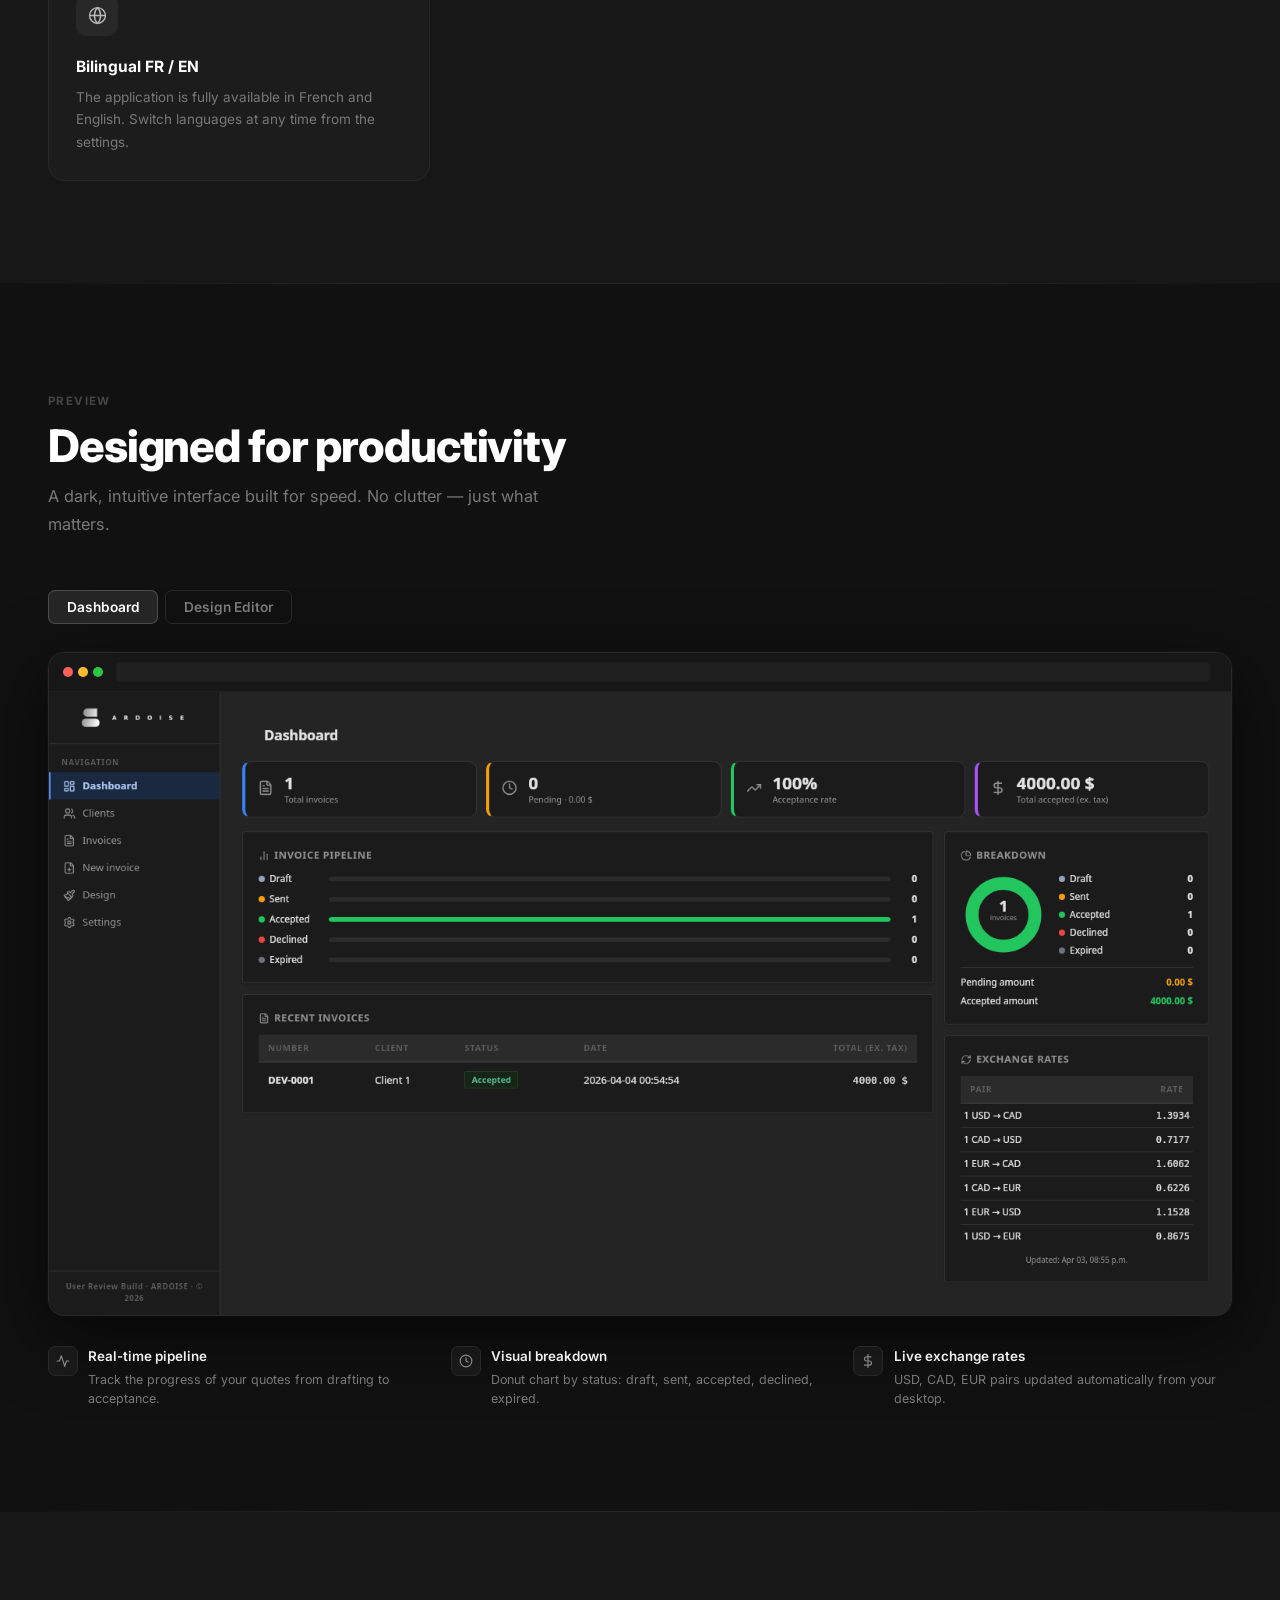
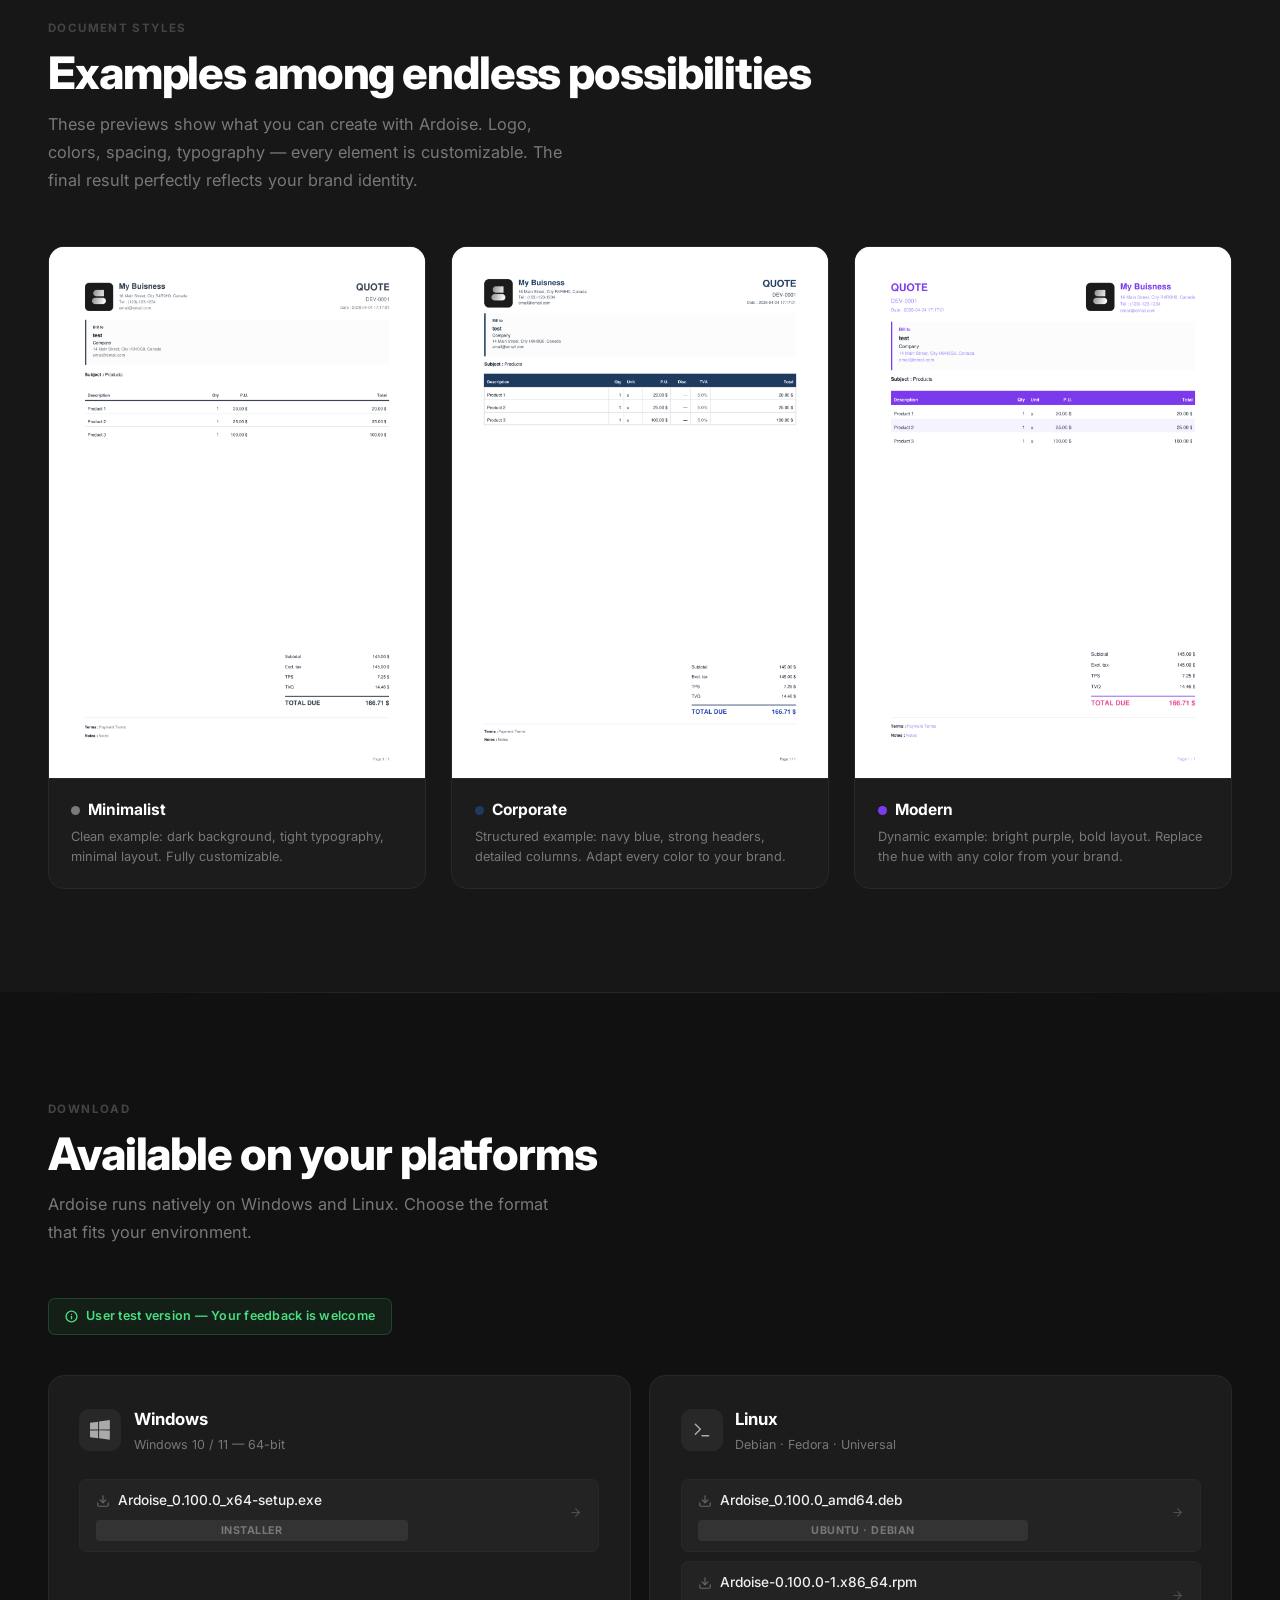
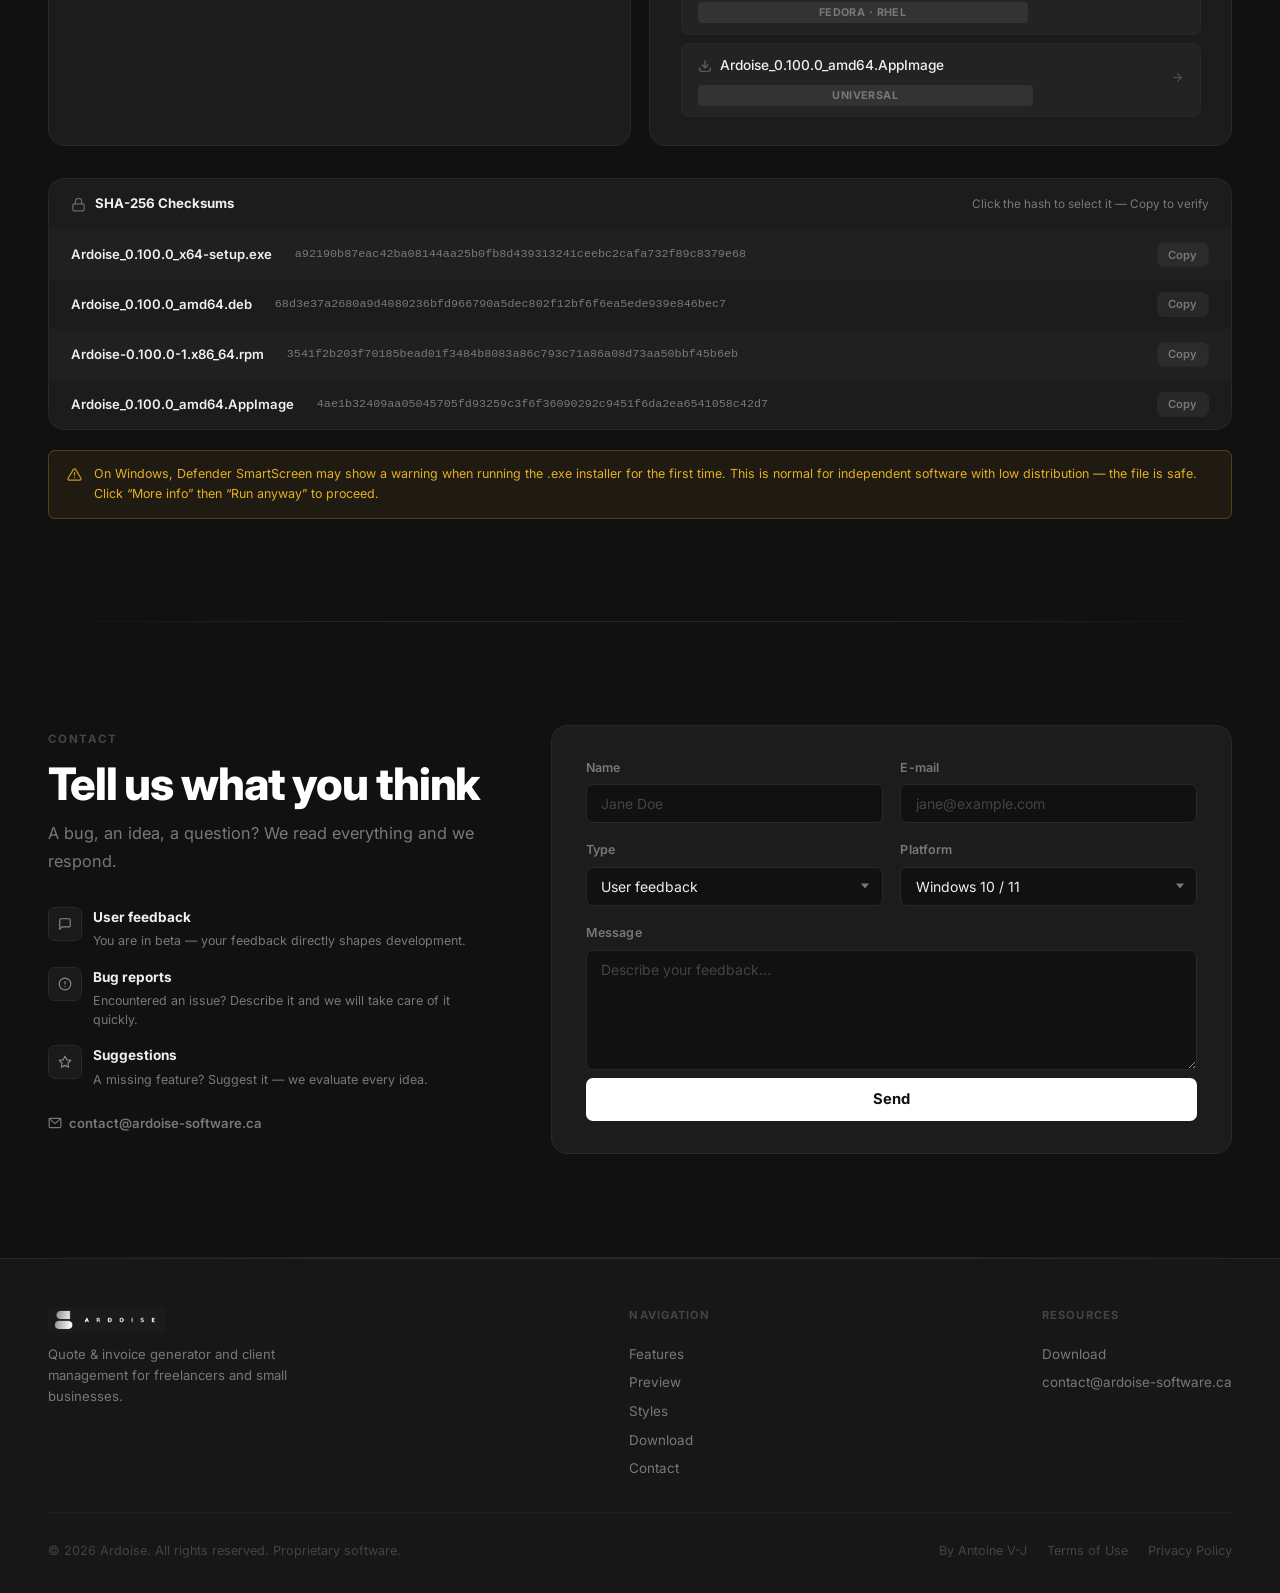
==== commit a05cc6df: "Add SmartScreen warning information section Added a new section for SmartScreen warning information " ====
--- a/index.html
+++ b/index.html
@@ -486,6 +486,21 @@
       letter-spacing: .02em;
       margin-bottom: 2.5rem;
     }
+
+    .dl-smartscreen {
+      display: flex;
+      align-items: flex-start;
+      gap: .75rem;
+      background: rgba(251,191,36,.06);
+      border: 1px solid rgba(251,191,36,.22);
+      color: rgba(251,191,36,.9);
+      padding: .85rem 1.1rem;
+      border-radius: var(--r-xs);
+      font-size: .78rem;
+      line-height: 1.6;
+      margin-top: 1.25rem;
+    }
+    .dl-smartscreen svg { flex-shrink: 0; margin-top: .15rem; opacity: .85; }
 
     .dl-grid {
       display: grid;
@@ -1275,6 +1290,11 @@
         <code class="sha-hash" title="SHA-256">4ae1b32409aa05045705fd93259c3f6f36090292c9451f6da2ea6541058c42d7</code>
         <button class="sha-copy-btn" onclick="copyHash(this,'4ae1b32409aa05045705fd93259c3f6f36090292c9451f6da2ea6541058c42d7')" data-i18n="sha.copy">Copier</button>
       </div>
+    </div>
+
+    <div class="dl-smartscreen">
+      <svg xmlns="http://www.w3.org/2000/svg" width="15" height="15" viewBox="0 0 24 24" fill="none" stroke="currentColor" stroke-width="2" stroke-linecap="round" stroke-linejoin="round"><path d="M10.29 3.86 1.82 18a2 2 0 0 0 1.71 3h16.94a2 2 0 0 0 1.71-3L13.71 3.86a2 2 0 0 0-3.42 0z"/><line x1="12" y1="9" x2="12" y2="13"/><line x1="12" y1="17" x2="12.01" y2="17"/></svg>
+      <span data-i18n="download.smartscreen">Sur Windows, Defender SmartScreen peut afficher un avertissement lors du premier lancement du fichier .exe. C'est normal pour un logiciel indépendant peu répandu — le fichier est sûr. Cliquez sur « Informations complémentaires » puis « Exécuter quand même » pour continuer.</span>
     </div>
   </div>
 </section>
@@ -1486,6 +1506,7 @@
       'download.notice':          'Version de test utilisateurs — Vos retours sont les bienvenus',
       'download.linux.sub':       'Debian · Fedora · Universel',
       'download.tag.universal':   'Universel',
+      'download.smartscreen':     "Sur Windows, Defender SmartScreen peut afficher un avertissement lors du premier lancement du fichier .exe. C'est normal pour un logiciel indépendant peu répandu — le fichier est sûr. Cliquez sur \u00ab\u00a0Informations complémentaires\u00a0\u00bb puis \u00ab\u00a0Exécuter quand même\u00a0\u00bb pour continuer.",
       'sha.title':                'Sommes de contrôle SHA-256',
       'sha.sub':                  'Cliquez sur le hash pour sélectionner — Copiez pour vérifier',
       'sha.copy':                 'Copier',
@@ -1592,6 +1613,7 @@
       'download.notice':          'User test version — Your feedback is welcome',
       'download.linux.sub':       'Debian · Fedora · Universal',
       'download.tag.universal':   'Universal',
+      'download.smartscreen':     'On Windows, Defender SmartScreen may show a warning when running the .exe installer for the first time. This is normal for independent software with low distribution — the file is safe. Click \u201cMore info\u201d then \u201cRun anyway\u201d to proceed.',
       'sha.title':                'SHA-256 Checksums',
       'sha.sub':                  'Click the hash to select it — Copy to verify',
       'sha.copy':                 'Copy',
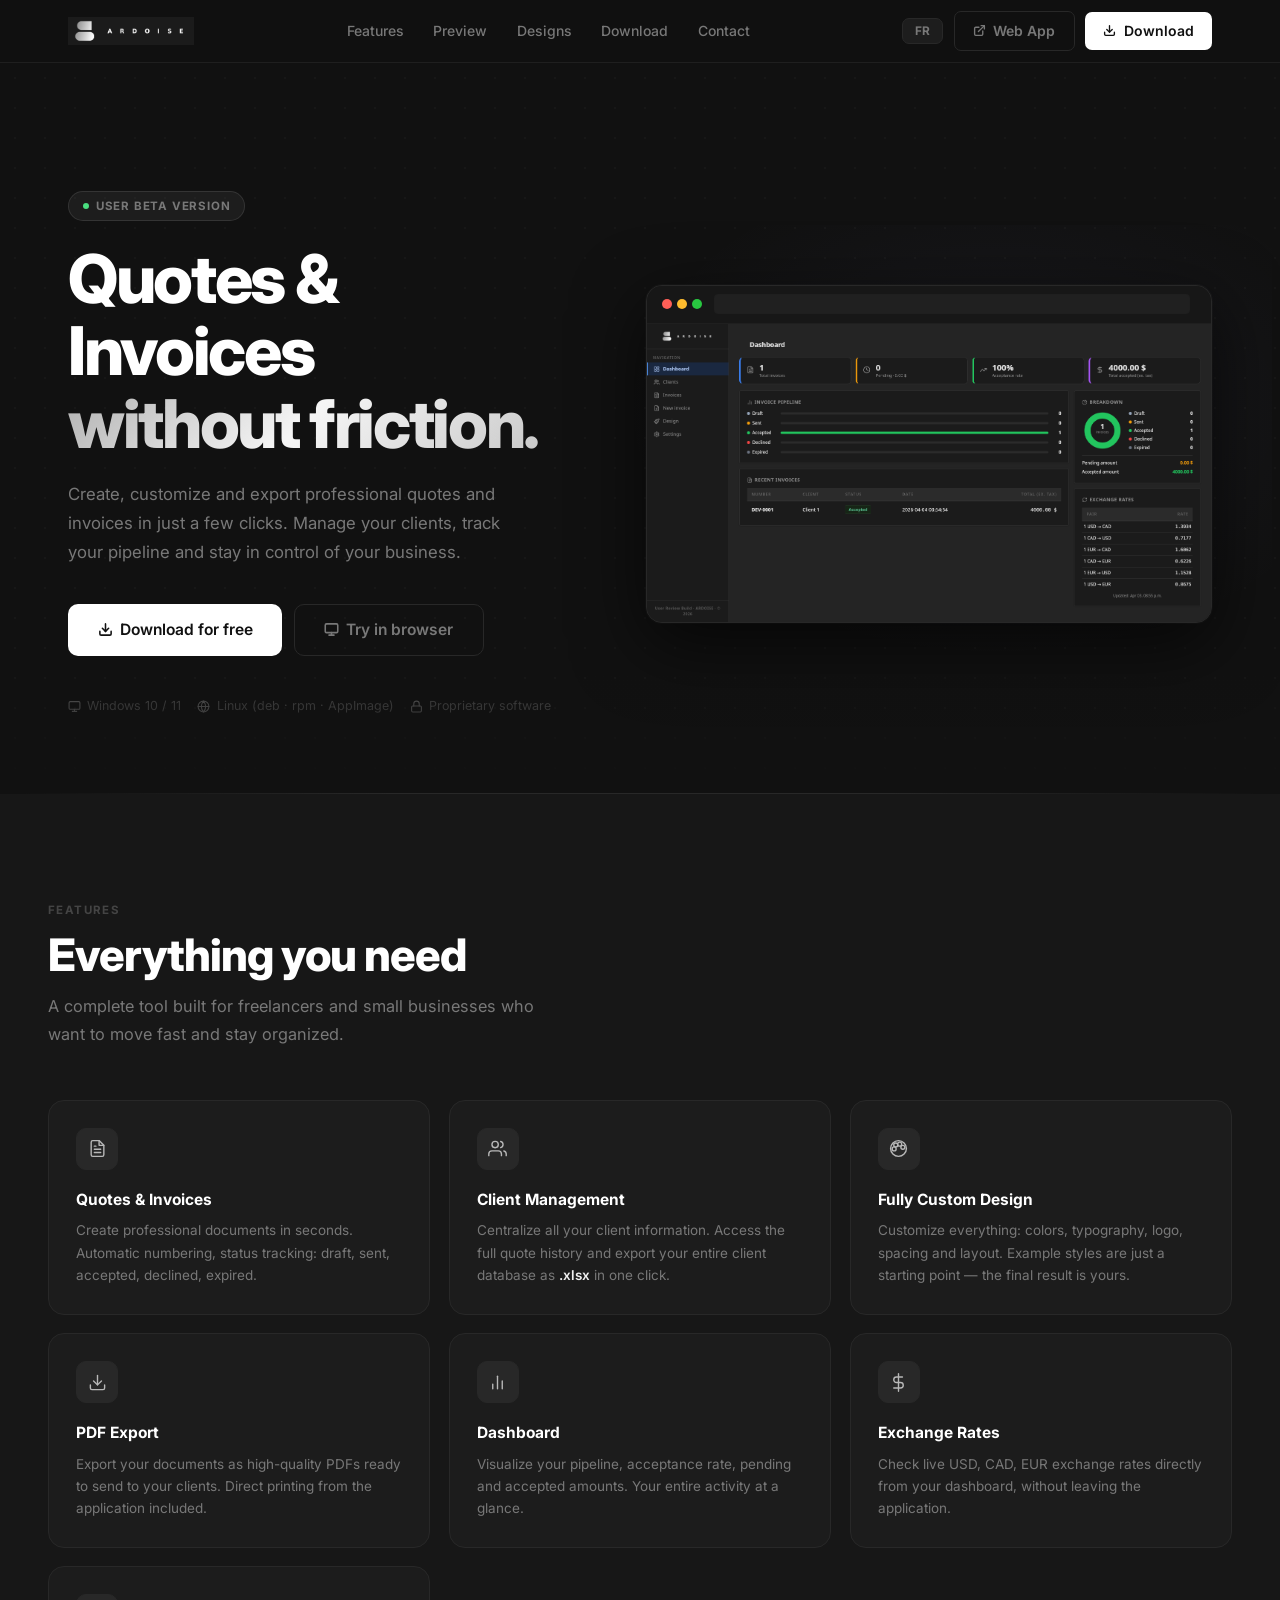
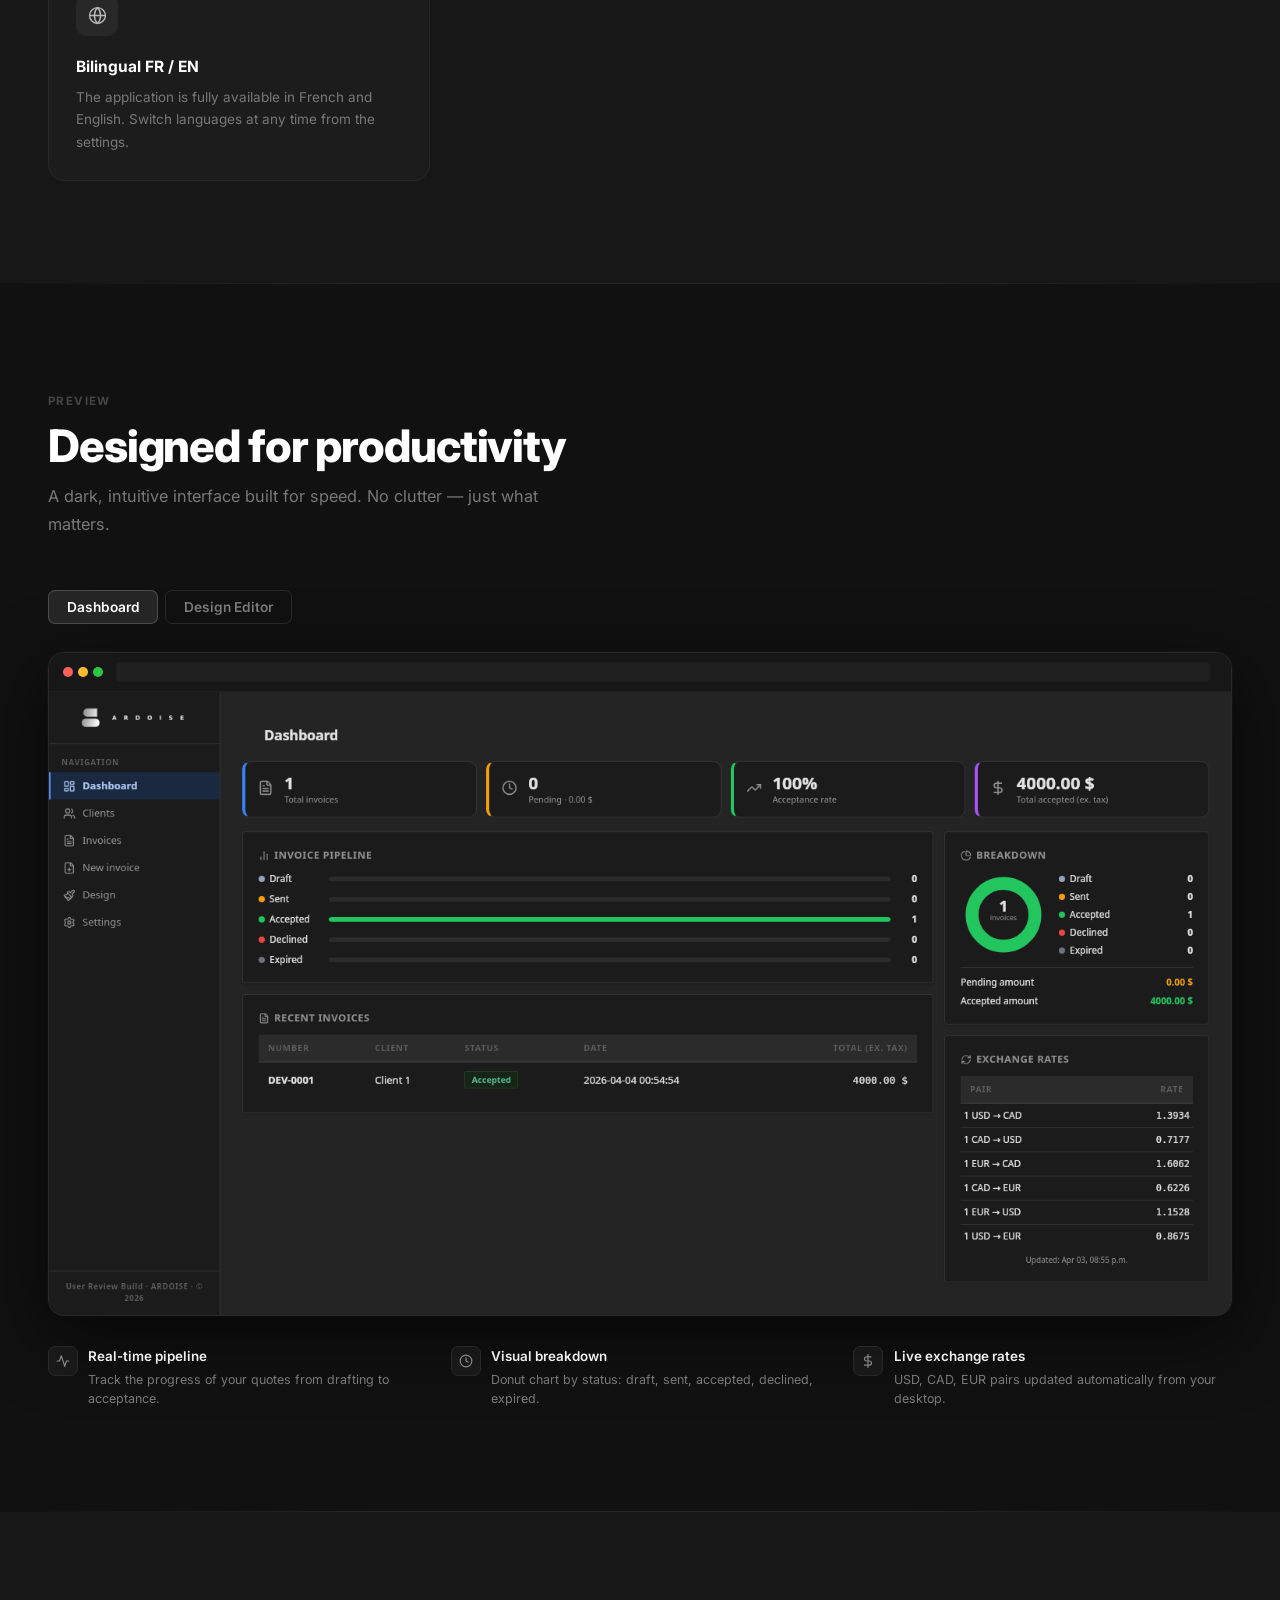
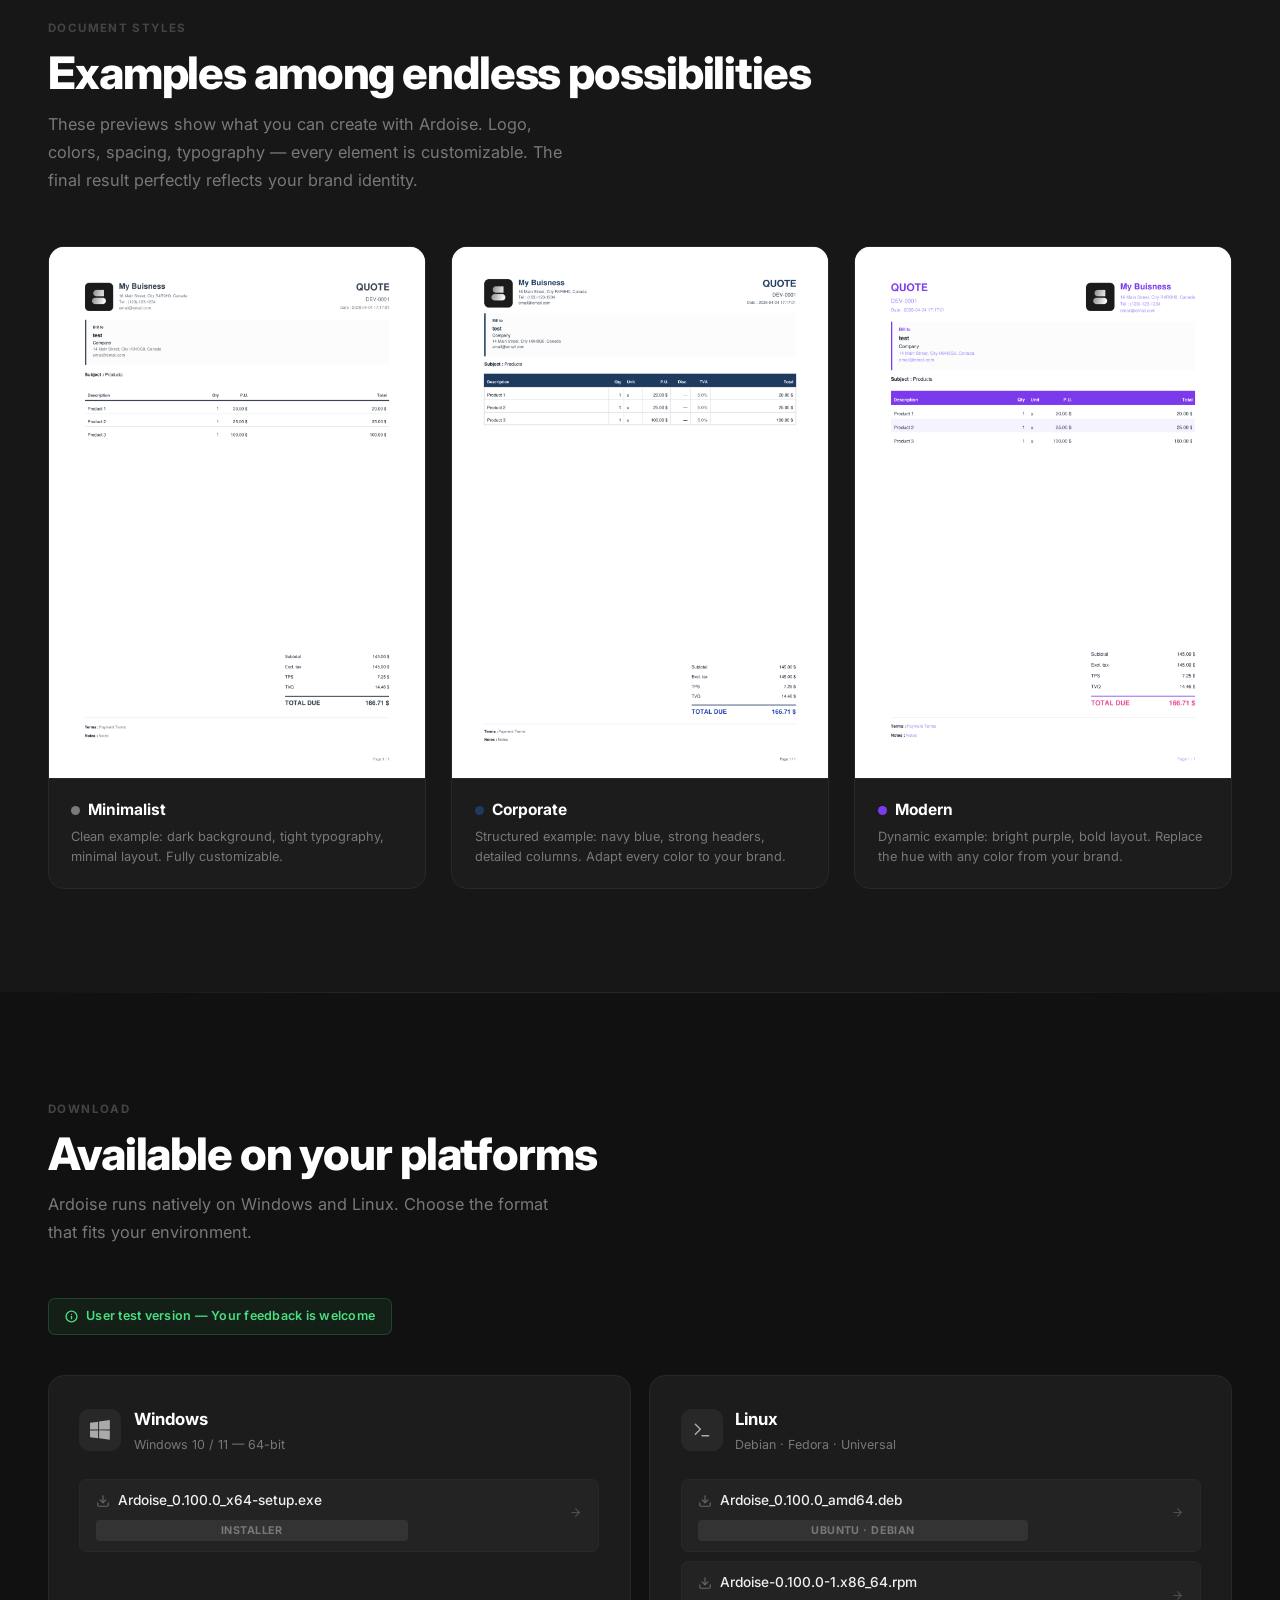
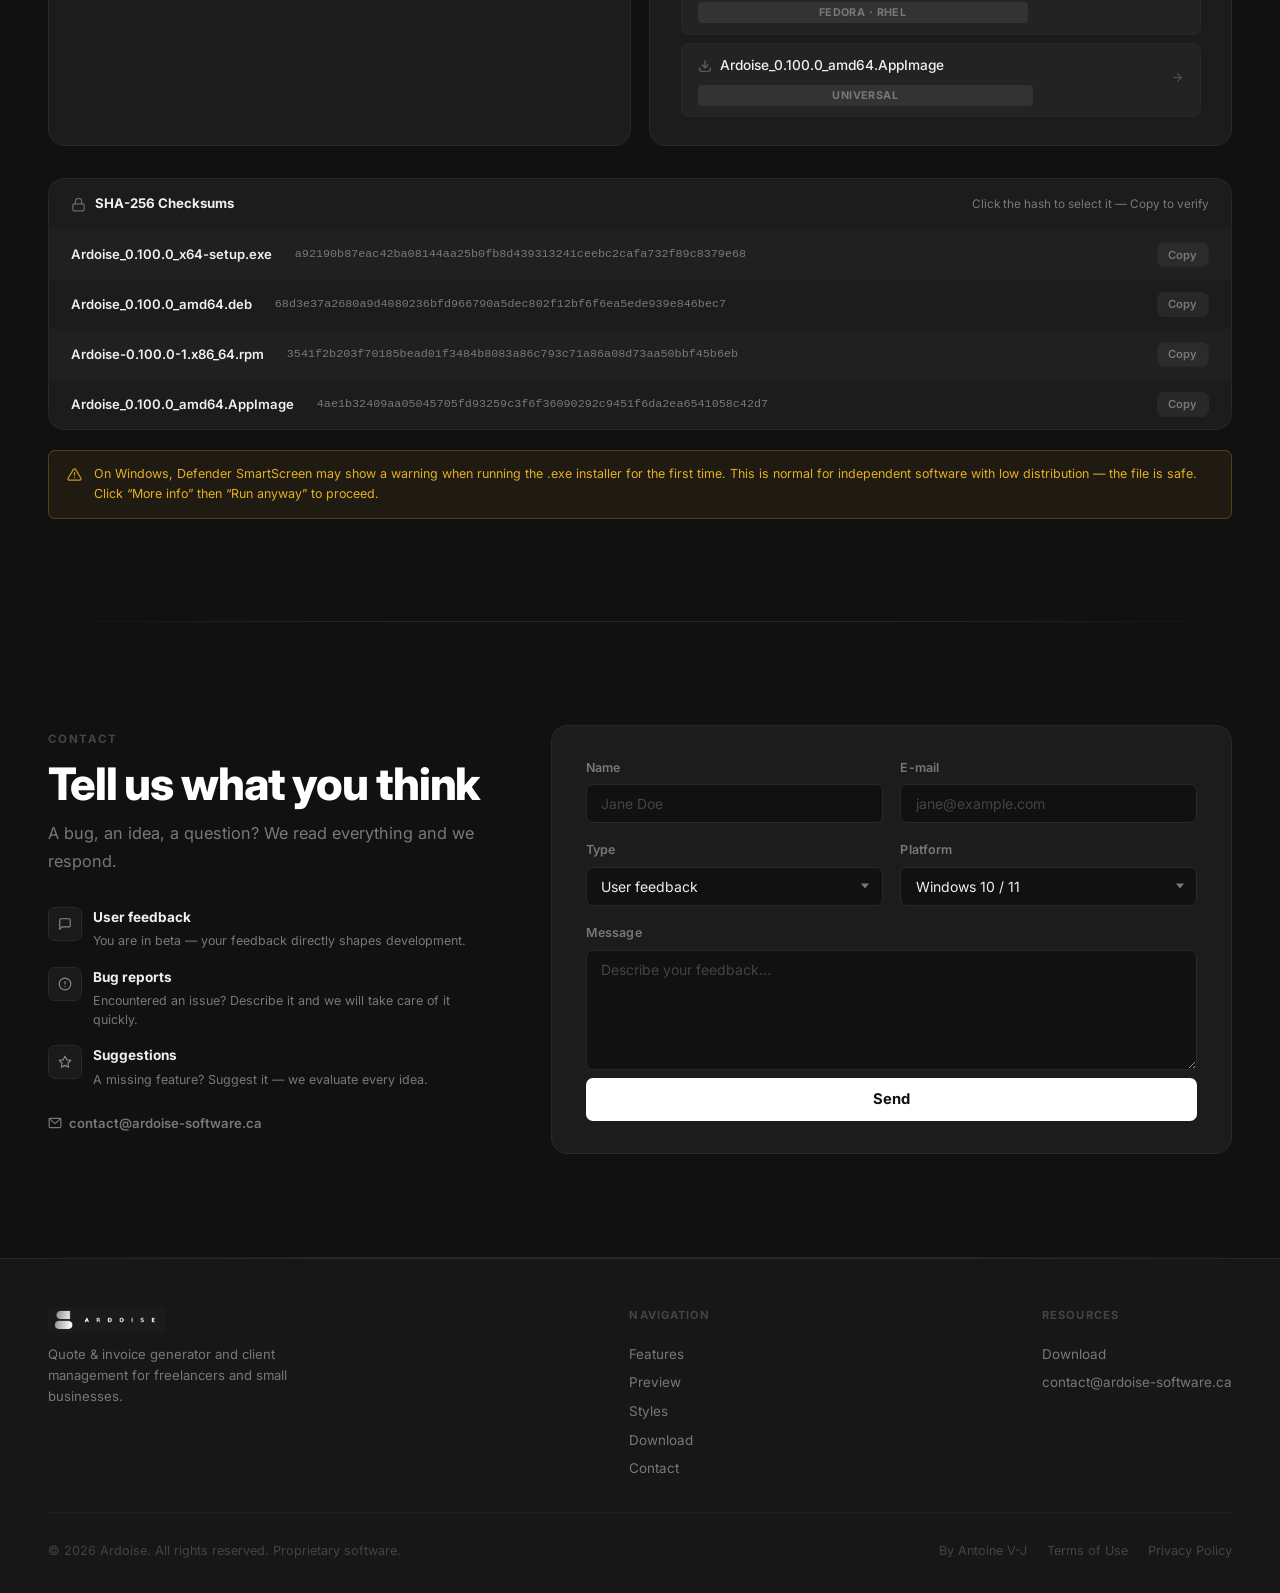
==== commit 6740768d: "New App" ====
--- a/index.html
+++ b/index.html
@@ -952,6 +952,10 @@
     </ul>
     <div style="display:flex;align-items:center;gap:.65rem;">
       <button class="lang-btn" id="langBtn" onclick="toggleLang()">EN</button>
+      <a href="app.html" class="btn btn-ghost">
+        <svg xmlns="http://www.w3.org/2000/svg" width="13" height="13" viewBox="0 0 24 24" fill="none" stroke="currentColor" stroke-width="2.5" stroke-linecap="round" stroke-linejoin="round"><path d="M18 13v6a2 2 0 0 1-2 2H5a2 2 0 0 1-2-2V8a2 2 0 0 1 2-2h6"/><polyline points="15 3 21 3 21 9"/><line x1="10" y1="14" x2="21" y2="3"/></svg>
+        <span data-i18n="nav.open_app">Version web</span>
+      </a>
       <a href="#download" class="btn btn-primary">
         <svg xmlns="http://www.w3.org/2000/svg" width="13" height="13" viewBox="0 0 24 24" fill="none" stroke="currentColor" stroke-width="2.5" stroke-linecap="round" stroke-linejoin="round"><path d="M21 15v4a2 2 0 0 1-2 2H5a2 2 0 0 1-2-2v-4"/><polyline points="7 10 12 15 17 10"/><line x1="12" y1="15" x2="12" y2="3"/></svg>
         <span data-i18n="nav.download_btn">Télécharger</span>
@@ -967,6 +971,7 @@
     <a href="#themes"   onclick="closeNav()" data-i18n="nav.designs">Designs</a>
     <a href="#download" onclick="closeNav()" data-i18n="nav.download">Téléchargement</a>
     <a href="#contact"  onclick="closeNav()" data-i18n="nav.contact">Contact</a>
+    <a href="app.html" data-i18n="nav.open_app">Version web</a>
   </div>
 </nav>
 
@@ -982,7 +987,10 @@
           <svg xmlns="http://www.w3.org/2000/svg" width="15" height="15" viewBox="0 0 24 24" fill="none" stroke="currentColor" stroke-width="2.5" stroke-linecap="round" stroke-linejoin="round"><path d="M21 15v4a2 2 0 0 1-2 2H5a2 2 0 0 1-2-2v-4"/><polyline points="7 10 12 15 17 10"/><line x1="12" y1="15" x2="12" y2="3"/></svg>
           <span data-i18n="hero.btn_dl">Télécharger gratuitement</span>
         </a>
-        <a href="#preview" class="btn btn-ghost btn-lg"><span data-i18n="hero.btn_preview">Voir l'aperçu</span></a>
+        <a href="app.html" class="btn btn-ghost btn-lg">
+          <svg xmlns="http://www.w3.org/2000/svg" width="15" height="15" viewBox="0 0 24 24" fill="none" stroke="currentColor" stroke-width="2.5" stroke-linecap="round" stroke-linejoin="round"><rect x="2" y="3" width="20" height="14" rx="2"/><line x1="8" y1="21" x2="16" y2="21"/><line x1="12" y1="17" x2="12" y2="21"/></svg>
+          <span data-i18n="hero.btn_app">Essayer dans le navigateur</span>
+        </a>
       </div>
       <div class="hero-pills">
         <span class="pill">
@@ -1450,12 +1458,14 @@
       'nav.download':             'Téléchargement',
       'nav.download_btn':         'Télécharger',
       'nav.contact':             'Contact',
+      'nav.open_app':             'Version web',
       'hero.badge':               'Version Bêta Utilisateurs',
       'hero.h1':                  'Devis & Factures',
       'hero.h1_grad':             'sans friction.',
       'hero.desc':                'Créez, personnalisez et exportez des devis et factures professionnels en quelques clics. Gérez vos clients, suivez votre pipeline et gardez le contrôle de votre activité.',
       'hero.btn_dl':              'Télécharger gratuitement',
       'hero.btn_preview':         "Voir l'aperçu",
+      'hero.btn_app':             'Essayer dans le navigateur',
       'hero.pill_proprietary':    'Logiciel propriétaire',
       'features.label':           'Fonctionnalités',
       'features.title':           'Tout ce dont vous avez besoin',
@@ -1557,12 +1567,14 @@
       'nav.download':             'Download',
       'nav.download_btn':         'Download',
       'nav.contact':             'Contact',
+      'nav.open_app':             'Web App',
       'hero.badge':               'User Beta Version',
       'hero.h1':                  'Quotes & Invoices',
       'hero.h1_grad':             'without friction.',
       'hero.desc':                'Create, customize and export professional quotes and invoices in just a few clicks. Manage your clients, track your pipeline and stay in control of your business.',
       'hero.btn_dl':              'Download for free',
       'hero.btn_preview':         'See preview',
+      'hero.btn_app':             'Try in browser',
       'hero.pill_proprietary':    'Proprietary software',
       'features.label':           'Features',
       'features.title':           'Everything you need',
